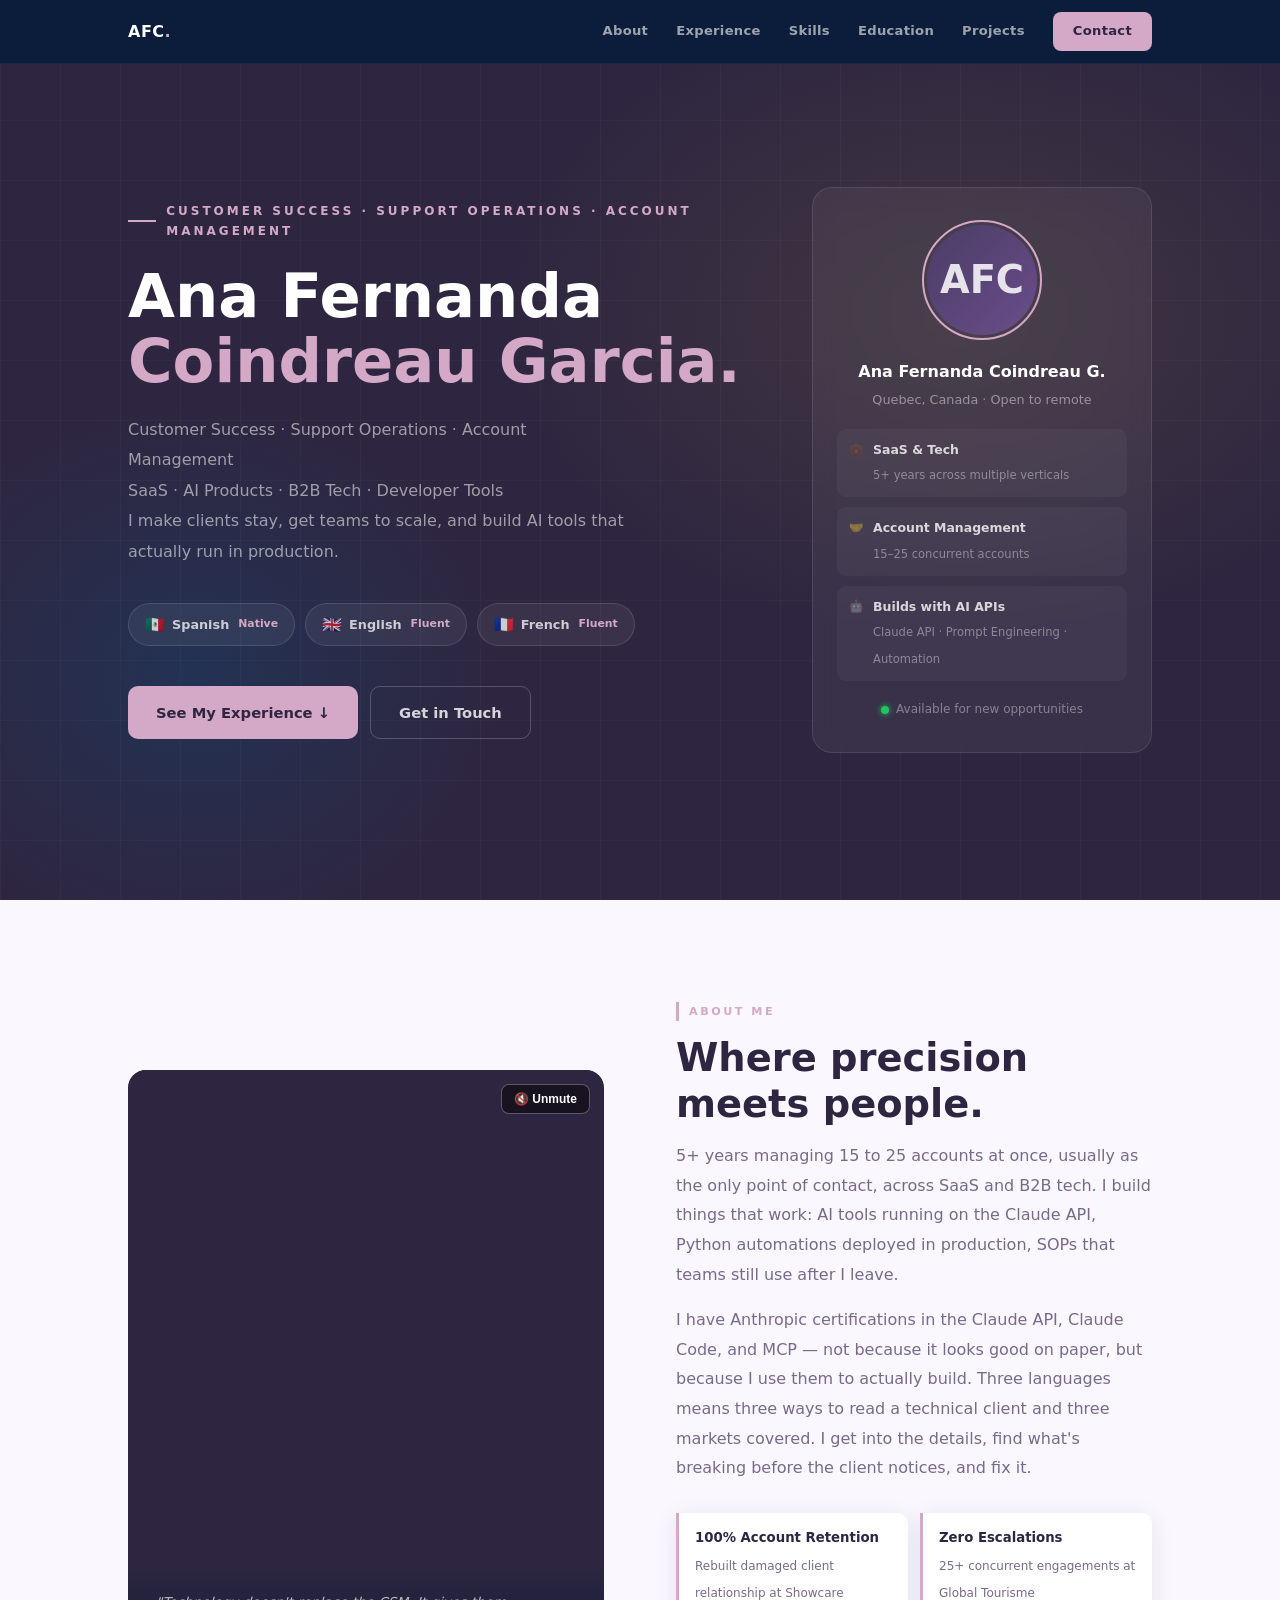
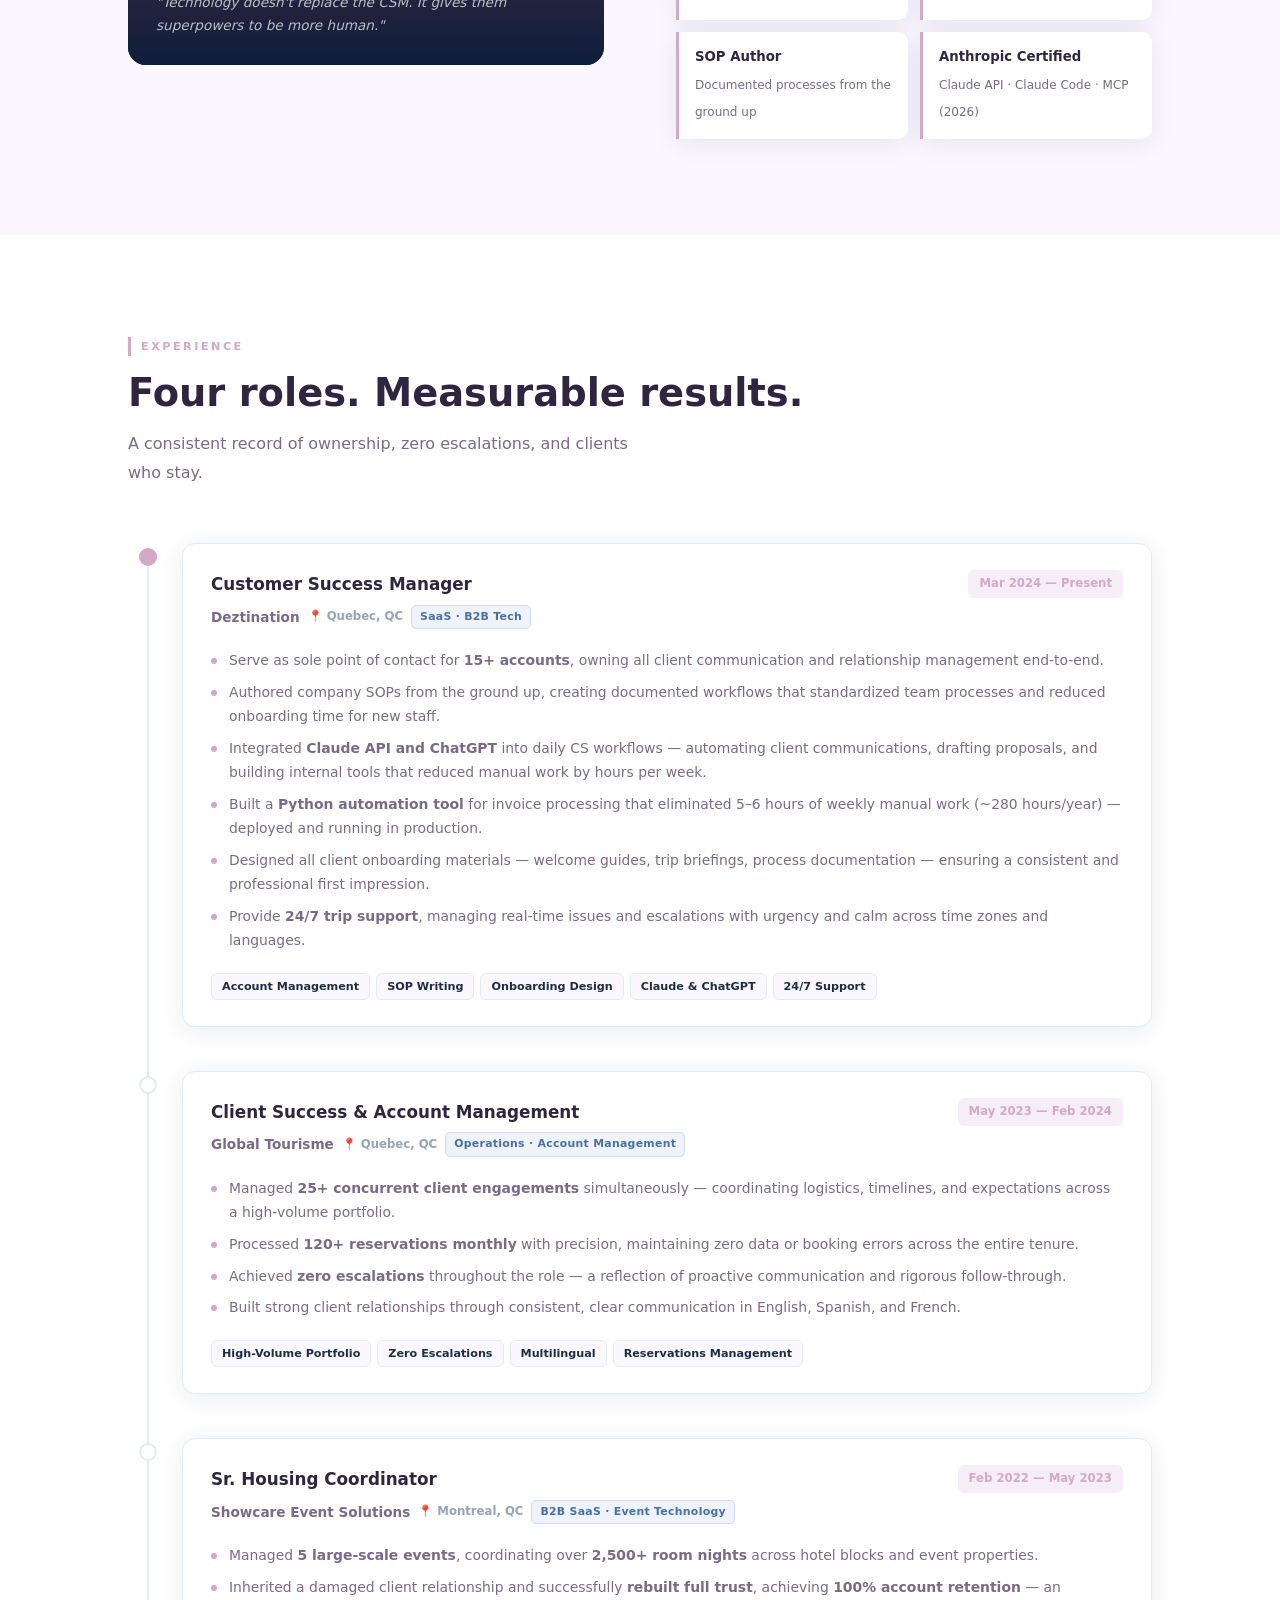
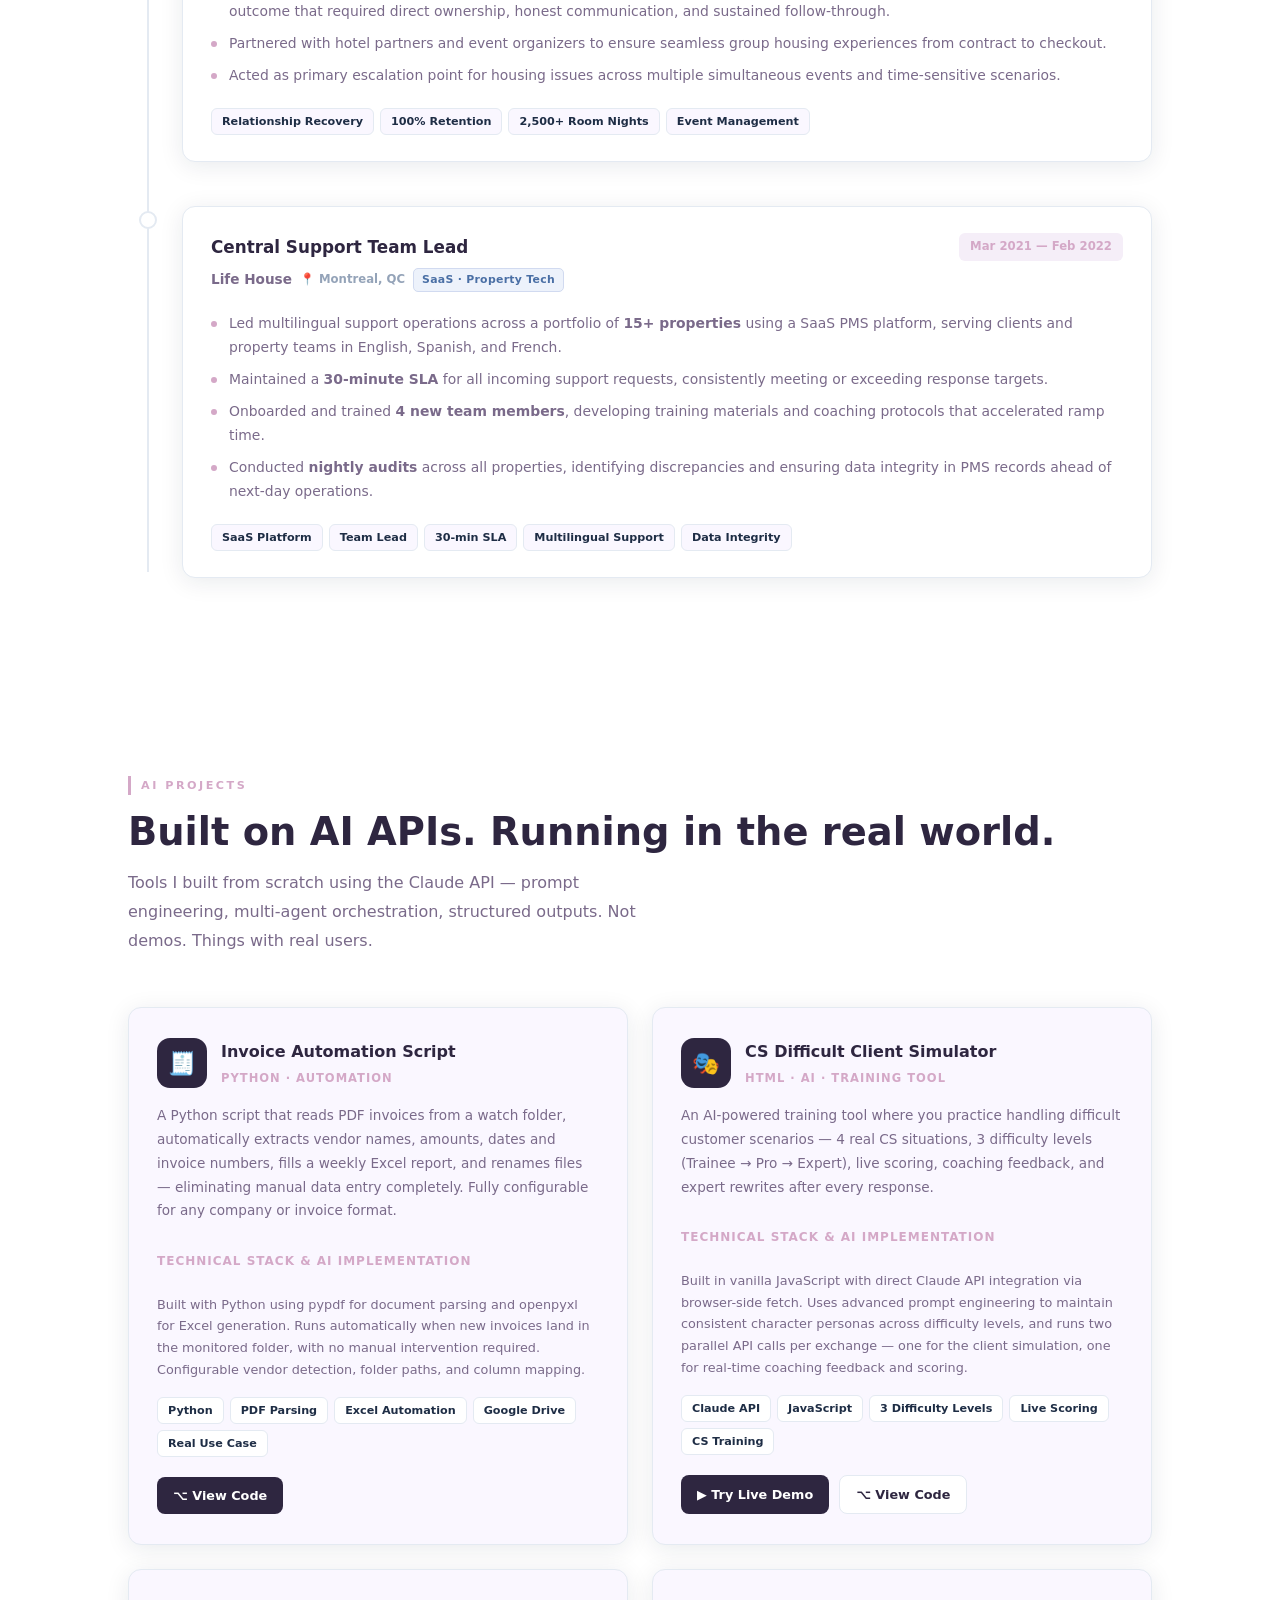
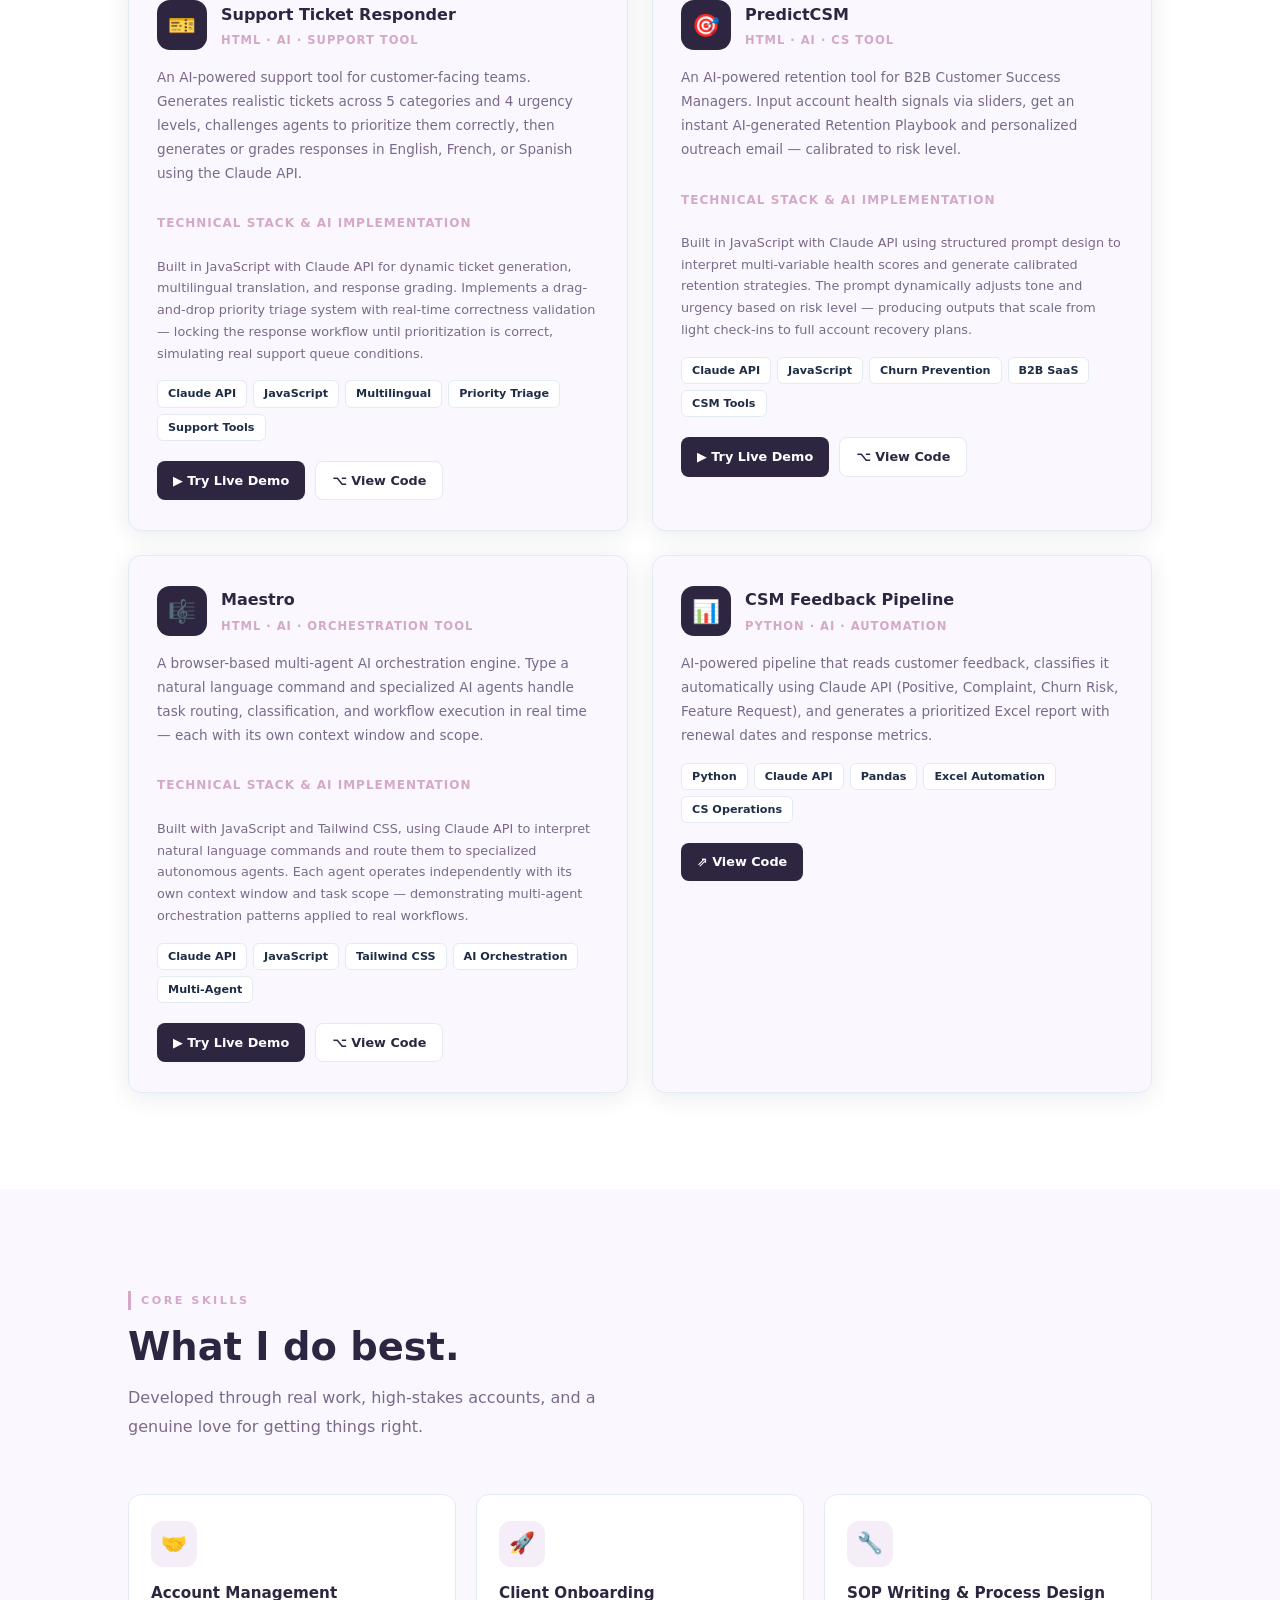
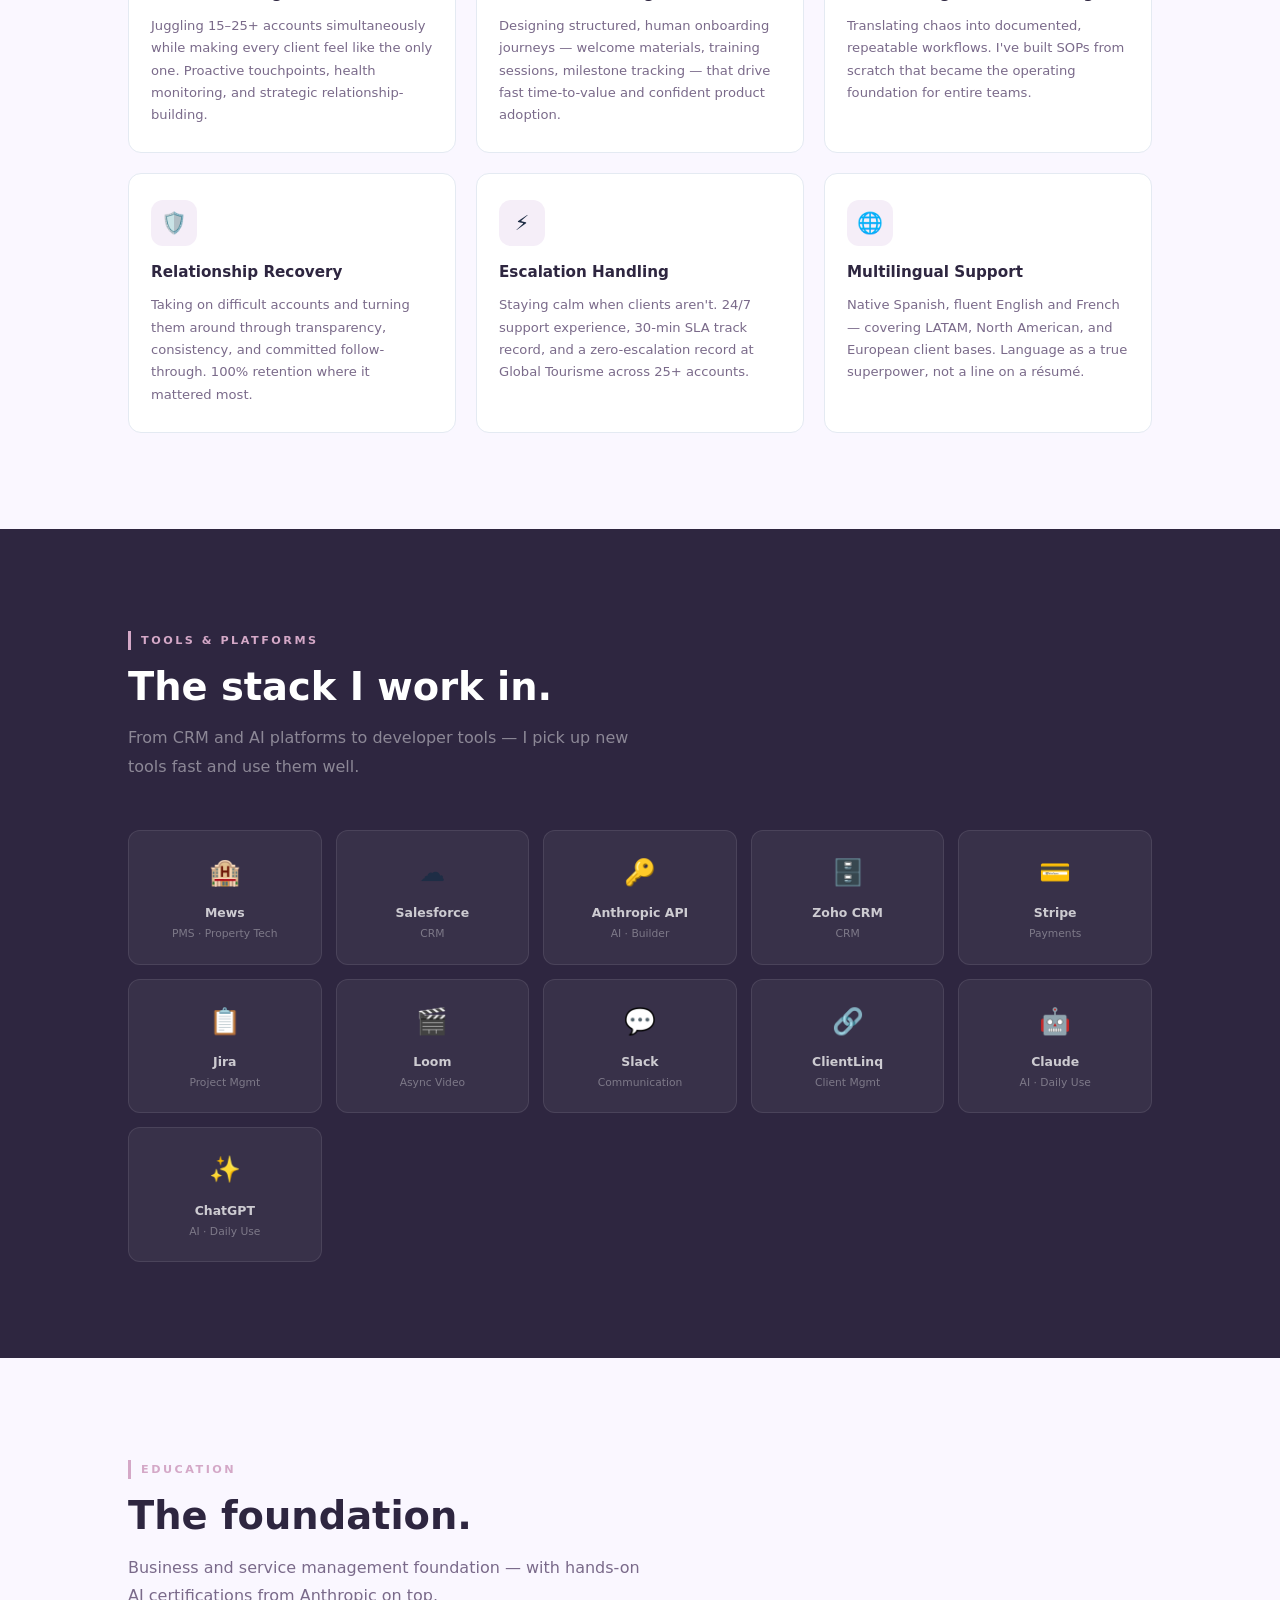
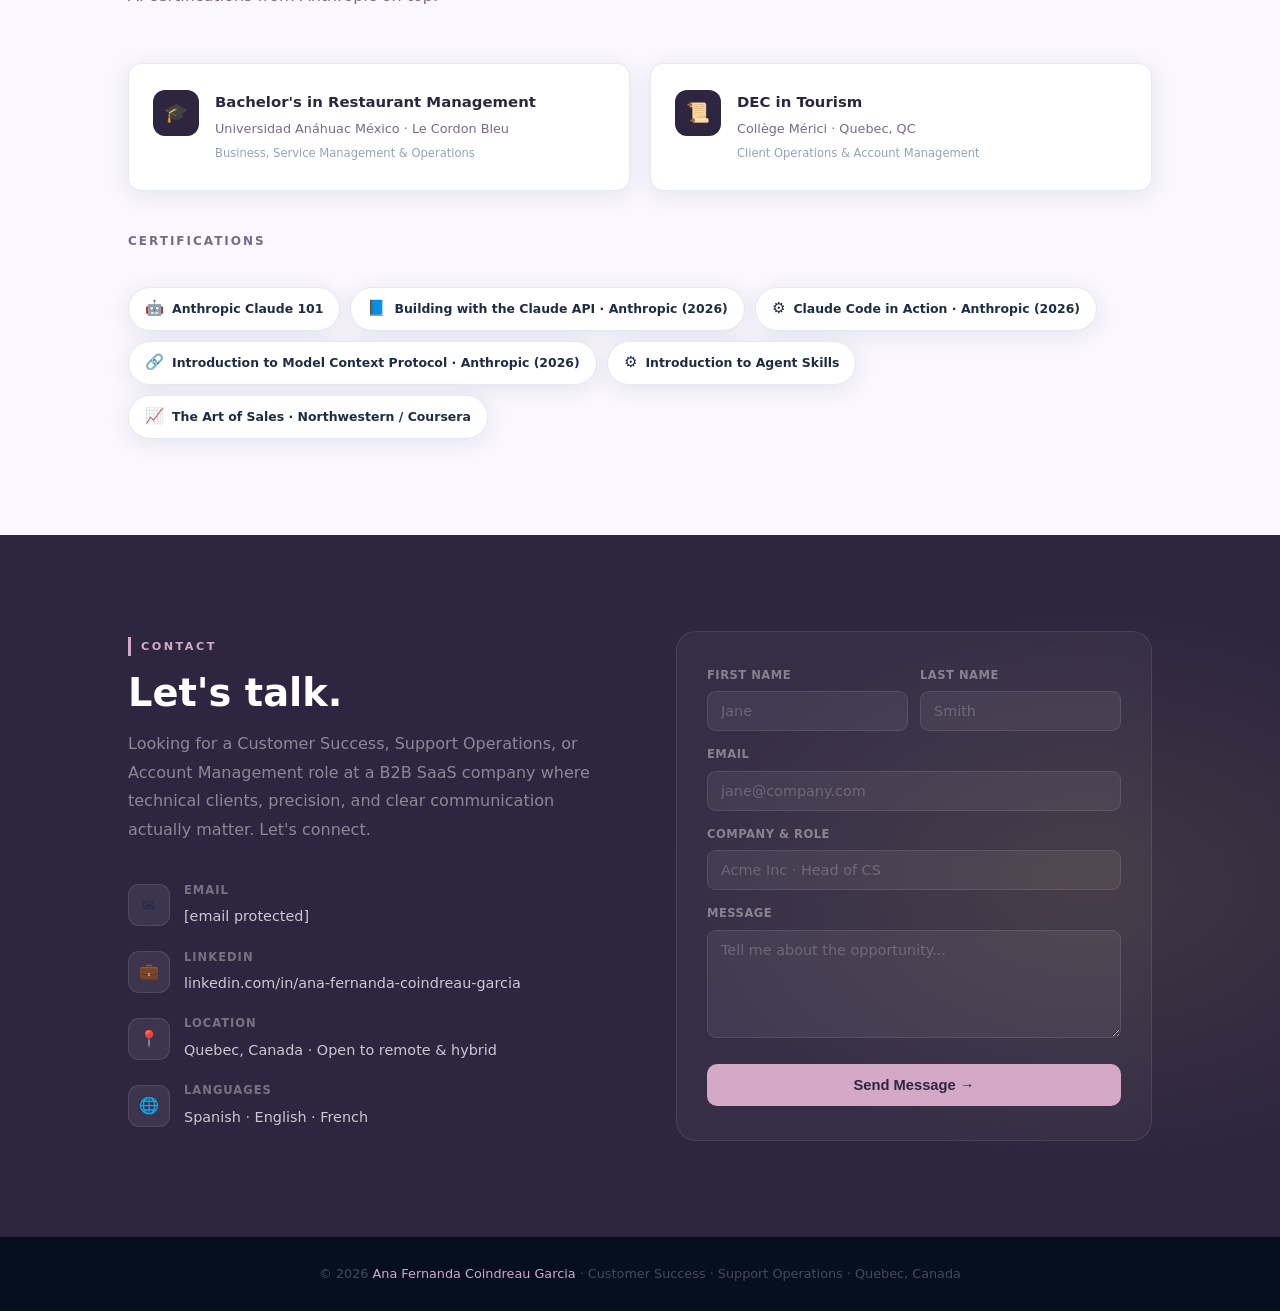
==== index.html @ 80652ab2 "update positioning and contact form" ====
<!DOCTYPE html>
<html lang="en">
<head>
  <meta charset="UTF-8">
  <meta name="viewport" content="width=device-width, initial-scale=1.0">
  <title>Ana Fernanda Coindreau Garcia — Customer Success · Support Operations · Account Management</title>
  <style>
    *, *::before, *::after { margin: 0; padding: 0; box-sizing: border-box; }

    :root {
      --navy:     #2e2640;
      --navy-mid: #3a3050;
      --navy-l:   #4a3d65;
      --gold:     #d4a8c7;
      --gold-l:   #f5eef8;
      --white:    #ffffff;
      --off:      #faf7ff;
      --border:   #e4eaf2;
      --text:     #1e2d45;
      --muted:    #7a6a8a;
      --radius:   13px;
      --sh:       0 4px 24px rgba(11,29,58,.09);
      --sh-lg:    0 12px 48px rgba(11,29,58,.15);
    }

    html { scroll-behavior: smooth; }

    body {
      font-family: 'Segoe UI', system-ui, -apple-system, sans-serif;
      color: var(--text);
      background: var(--white);
      line-height: 1.7;
    }

    a { text-decoration: none; color: inherit; }

    /* ── Helpers ─────────────────────────────────────── */
    .container { max-width: 1080px; margin: 0 auto; padding: 0 28px; }
    section { padding: 96px 0; }

    .tag {
      display: inline-block;
      font-size: .7rem; font-weight: 700; letter-spacing: 2.5px;
      text-transform: uppercase; color: var(--gold);
      border-left: 3px solid var(--gold); padding-left: 10px;
      margin-bottom: 14px;
    }

    .section-title {
      font-size: clamp(1.75rem, 3.5vw, 2.4rem);
      font-weight: 900; color: var(--navy); line-height: 1.2;
      margin-bottom: 14px;
    }

    .section-sub {
      font-size: 1rem; color: var(--muted);
      max-width: 520px; line-height: 1.8;
    }

    /* ── Scroll fade ─────────────────────────────────── */
    .fade { opacity: 1; transform: none; }
    .fade.on { opacity: 1; transform: none; }

    /* ════════════════════════════════════════════════
       NAV
    ════════════════════════════════════════════════ */
    nav {
      position: fixed; top: 0; left: 0; right: 0; z-index: 200;
      height: 64px;
      background: rgba(11,29,58,.97);
      backdrop-filter: blur(14px);
      border-bottom: 1px solid rgba(255,255,255,.06);
      display: flex; align-items: center;
      transition: box-shadow .3s;
    }
    nav.sh { box-shadow: 0 4px 32px rgba(0,0,0,.35); }
    .nav-inner {
      display: flex; align-items: center; justify-content: space-between;
      width: 100%; max-width: 1080px; margin: 0 auto; padding: 0 28px;
    }
    .nav-logo {
      font-size: 1rem; font-weight: 900; color: var(--white); letter-spacing: .5px;
    }
    .nav-logo em { color: var(--gold); font-style: normal; }
    .nav-links { display: flex; gap: 28px; align-items: center; }
    .nav-links a {
      font-size: .82rem; font-weight: 600; letter-spacing: .3px;
      color: rgba(255,255,255,.6); transition: color .2s;
    }
    .nav-links a:hover { color: var(--white); }
    .nav-sim {
      background: rgba(201,168,76,.12) !important;
      border: 1px solid rgba(201,168,76,.3);
      color: var(--gold) !important;
      padding: 7px 16px; border-radius: 8px; font-weight: 700 !important;
      transition: background .2s, border-color .2s !important;
    }
    .nav-sim:hover { background: rgba(201,168,76,.22) !important; border-color: var(--gold) !important; }
    .nav-cta {
      background: var(--gold) !important; color: var(--navy) !important;
      padding: 8px 20px; border-radius: 8px; font-weight: 800 !important;
      transition: opacity .2s !important;
    }
    .nav-cta:hover { opacity: .88 !important; }

    /* ════════════════════════════════════════════════
       HERO
    ════════════════════════════════════════════════ */
    #hero {
      min-height: 100vh;
      background: var(--navy);
      display: flex; align-items: center;
      padding: 120px 0 80px;
      position: relative; overflow: hidden;
    }
    #hero::before {
      content: '';
      position: absolute; inset: 0;
      background:
        radial-gradient(ellipse 55% 55% at 75% 35%, rgba(201,168,76,.12) 0%, transparent 65%),
        radial-gradient(ellipse 40% 50% at 15% 75%, rgba(28,58,96,.6) 0%, transparent 60%);
      pointer-events: none;
    }
    /* subtle grid lines */
    #hero::after {
      content: '';
      position: absolute; inset: 0;
      background-image:
        linear-gradient(rgba(255,255,255,.025) 1px, transparent 1px),
        linear-gradient(90deg, rgba(255,255,255,.025) 1px, transparent 1px);
      background-size: 60px 60px;
      pointer-events: none;
    }

    .hero-inner {
      position: relative; z-index: 1;
      display: grid; grid-template-columns: 1fr 340px; gap: 64px; align-items: center;
    }

    .hero-kicker {
      display: flex; align-items: center; gap: 10px; margin-bottom: 22px;
    }
    .hero-kicker::before {
      content: ''; display: block; width: 32px; height: 2px; background: var(--gold);
    }
    .hero-kicker span {
      font-size: .75rem; font-weight: 700; letter-spacing: 3px;
      text-transform: uppercase; color: var(--gold);
    }

    .hero-name {
      font-size: clamp(2.4rem, 5vw, 3.8rem);
      font-weight: 900; color: var(--white); line-height: 1.08;
      margin-bottom: 20px;
    }
    .hero-name span { color: var(--gold); }

    .hero-tagline {
      font-size: 1rem; color: rgba(255,255,255,.55);
      line-height: 1.9; margin-bottom: 36px; max-width: 500px;
    }

    .lang-pills { display: flex; gap: 10px; flex-wrap: wrap; margin-bottom: 40px; }
    .lang-pill {
      display: flex; align-items: center; gap: 7px;
      background: rgba(255,255,255,.06);
      border: 1px solid rgba(255,255,255,.12);
      border-radius: 30px; padding: 7px 16px;
      font-size: .8rem; font-weight: 600; color: rgba(255,255,255,.75);
    }
    .lang-pill .flag { font-size: 1rem; }
    .lang-pill .level {
      font-size: .68rem; color: var(--gold); margin-left: 2px; font-weight: 700;
    }

    .hero-btns { display: flex; gap: 12px; flex-wrap: wrap; }
    .btn-gold {
      display: inline-flex; align-items: center; gap: 8px;
      background: var(--gold); color: var(--navy);
      padding: 13px 28px; border-radius: 10px;
      font-weight: 800; font-size: .92rem;
      transition: opacity .2s, transform .15s;
    }
    .btn-gold:hover { opacity: .88; transform: translateY(-2px); }
    .btn-ghost {
      display: inline-flex; align-items: center; gap: 8px;
      border: 1.5px solid rgba(255,255,255,.2); color: rgba(255,255,255,.8);
      padding: 13px 28px; border-radius: 10px;
      font-weight: 600; font-size: .92rem;
      transition: border-color .2s, background .2s, transform .15s;
    }
    .btn-ghost:hover {
      border-color: rgba(255,255,255,.5); background: rgba(255,255,255,.05);
      transform: translateY(-2px);
    }

    /* Hero card */
    .hero-card {
      background: rgba(255,255,255,.05);
      border: 1px solid rgba(255,255,255,.1);
      border-radius: 20px; padding: 32px 24px;
      backdrop-filter: blur(10px); text-align: center;
    }
    .avatar {
      width: 120px; height: 120px; border-radius: 50%;
      border: 2px solid var(--gold); padding: 3px;
      margin: 0 auto 18px;
    }
    .avatar-inner {
      width: 100%; height: 100%; border-radius: 50%;
      background: linear-gradient(135deg, var(--navy-l), #6b4d8a);
      display: flex; align-items: center; justify-content: center;
      font-size: 2.4rem; font-weight: 900; color: rgba(255,255,255,.85);
    }
    .hero-card h3 { font-size: 1rem; font-weight: 800; color: var(--white); margin-bottom: 4px; }
    .hero-card p  { font-size: .8rem; color: rgba(255,255,255,.45); margin-bottom: 18px; }
    .hc-row { display: flex; flex-direction: column; gap: 10px; text-align: left; }
    .hc-item {
      display: flex; align-items: flex-start; gap: 10px;
      background: rgba(255,255,255,.04); border-radius: 9px; padding: 10px 12px;
    }
    .hc-icon { font-size: 1rem; flex-shrink: 0; margin-top: 1px; }
    .hc-item strong { display: block; font-size: .78rem; font-weight: 700; color: rgba(255,255,255,.8); }
    .hc-item span   { font-size: .72rem; color: rgba(255,255,255,.4); }
    .avail {
      display: flex; align-items: center; gap: 7px; justify-content: center;
      margin-top: 18px; font-size: .75rem; color: rgba(255,255,255,.4);
    }
    .avail::before {
      content: ''; width: 8px; height: 8px; border-radius: 50%;
      background: #22c55e; box-shadow: 0 0 6px #22c55e;
      animation: blink 2s infinite;
    }
    @keyframes blink { 0%,100%{opacity:1} 50%{opacity:.3} }

    /* ════════════════════════════════════════════════
       ABOUT
    ════════════════════════════════════════════════ */
    #about { background: var(--off); }
    .about-grid { display: grid; grid-template-columns: 1fr 1fr; gap: 72px; align-items: center; }
    .about-left { position: relative; }
    .about-box {
      aspect-ratio: 4/5; border-radius: 18px;
      background: linear-gradient(145deg, var(--navy) 0%, var(--navy-l) 100%);
      display: flex; align-items: center; justify-content: center;
      font-size: 6rem; color: rgba(255,255,255,.1);
      overflow: hidden; position: relative;
    }
    .about-box-overlay {
      position: absolute; bottom: 0; left: 0; right: 0;
      padding: 28px; background: linear-gradient(to top, rgba(11,29,58,.9), transparent);
    }
    .about-box-overlay p {
      font-size: .85rem; color: rgba(255,255,255,.7); font-style: italic;
    }
    .about-float {
      position: absolute; bottom: 80px; right: -20px;
      background: var(--white); border-radius: 14px; padding: 14px 18px;
      box-shadow: var(--sh-lg); display: flex; align-items: center; gap: 12px;
    }
    .af-icon {
      width: 40px; height: 40px; border-radius: 10px;
      background: var(--gold-l); display: flex; align-items: center;
      justify-content: center; font-size: 1.1rem; flex-shrink: 0;
    }
    .about-float strong { display: block; font-size: .85rem; font-weight: 800; color: var(--navy); }
    .about-float span   { font-size: .73rem; color: var(--muted); }
    .about-text p { color: var(--muted); line-height: 1.85; margin-bottom: 18px; }
    .about-grid-2 {
      display: grid; grid-template-columns: 1fr 1fr; gap: 12px; margin-top: 30px;
    }
    .about-chip {
      background: var(--white); border-left: 3px solid var(--gold);
      border-radius: 0 10px 10px 0; padding: 14px 16px;
      box-shadow: var(--sh);
    }
    .about-chip strong { display: block; font-size: .83rem; font-weight: 800; color: var(--navy); margin-bottom: 2px; }
    .about-chip span   { font-size: .75rem; color: var(--muted); }

    /* ════════════════════════════════════════════════
       EXPERIENCE
    ════════════════════════════════════════════════ */
    #experience { background: var(--white); }
    .exp-head { margin-bottom: 56px; }
    .timeline { position: relative; }
    .timeline::before {
      content: ''; position: absolute; left: 19px; top: 6px; bottom: 6px;
      width: 2px; background: var(--border);
    }
    .exp-item { position: relative; padding-left: 54px; padding-bottom: 44px; }
    .exp-item:last-child { padding-bottom: 0; }
    .exp-dot {
      position: absolute; left: 11px; top: 5px;
      width: 18px; height: 18px; border-radius: 50%;
      background: var(--white); border: 2.5px solid var(--border); z-index: 1;
      transition: border-color .3s, background .3s;
    }
    .exp-item:hover .exp-dot,
    .exp-dot.now { border-color: var(--gold); background: var(--gold); }

    .exp-card {
      background: var(--white); border: 1px solid var(--border);
      border-radius: var(--radius); padding: 26px 28px;
      box-shadow: var(--sh);
      transition: box-shadow .25s, border-color .25s;
    }
    .exp-card:hover { box-shadow: var(--sh-lg); border-color: #c9d6e8; }

    .exp-top {
      display: flex; justify-content: space-between;
      align-items: flex-start; gap: 16px; margin-bottom: 6px;
      flex-wrap: wrap;
    }
    .exp-role { font-size: 1.05rem; font-weight: 800; color: var(--navy); }
    .exp-period {
      font-size: .73rem; font-weight: 700; color: var(--gold);
      background: var(--gold-l); padding: 4px 11px; border-radius: 6px;
      white-space: nowrap;
    }
    .exp-company {
      font-size: .85rem; font-weight: 600; color: var(--muted);
      display: flex; align-items: center; gap: 8px; flex-wrap: wrap;
      margin-bottom: 16px;
    }
    .exp-loc { font-size: .73rem; color: #94a3b8; }
    .ind-tag {
      font-size: .68rem; font-weight: 700; letter-spacing: .3px;
      background: #edf2fb; border: 1px solid #d1daf0;
      color: #4a6fa5; padding: 2px 8px; border-radius: 5px;
    }

    .exp-bullets { list-style: none; }
    .exp-bullets li {
      font-size: .87rem; color: var(--muted); line-height: 1.72;
      padding: 4px 0 4px 18px; position: relative;
    }
    .exp-bullets li::before {
      content: ''; position: absolute; left: 0; top: 13px;
      width: 6px; height: 6px; border-radius: 50%; background: var(--gold);
    }

    .exp-footer { display: flex; flex-wrap: wrap; gap: 6px; margin-top: 16px; }
    .exp-tag {
      font-size: .7rem; font-weight: 600; color: var(--text);
      background: var(--off); border: 1px solid var(--border);
      padding: 3px 10px; border-radius: 6px;
    }

    /* ════════════════════════════════════════════════
       SKILLS
    ════════════════════════════════════════════════ */
    #skills { background: var(--off); }
    .skills-grid { display: grid; grid-template-columns: repeat(3,1fr); gap: 20px; margin-top: 52px; }
    .skill-card {
      background: var(--white); border: 1px solid var(--border);
      border-radius: var(--radius); padding: 26px 22px;
      transition: box-shadow .25s, border-color .25s, transform .2s;
    }
    .skill-card:hover {
      box-shadow: var(--sh-lg); border-color: #c9d6e8; transform: translateY(-4px);
    }
    .sk-icon {
      width: 46px; height: 46px; border-radius: 12px;
      background: var(--gold-l);
      display: flex; align-items: center; justify-content: center;
      font-size: 1.3rem; margin-bottom: 14px;
    }
    .skill-card h3 { font-size: .95rem; font-weight: 800; color: var(--navy); margin-bottom: 8px; }
    .skill-card p  { font-size: .82rem; color: var(--muted); line-height: 1.7; }

    /* ════════════════════════════════════════════════
       TOOLS
    ════════════════════════════════════════════════ */
    #tools { background: var(--navy); }
    #tools .section-title { color: var(--white); }
    #tools .section-sub   { color: rgba(255,255,255,.45); }
    .tools-grid { display: grid; grid-template-columns: repeat(5,1fr); gap: 14px; margin-top: 48px; }
    .tool-card {
      background: rgba(255,255,255,.05);
      border: 1px solid rgba(255,255,255,.09);
      border-radius: 12px; padding: 20px 16px;
      text-align: center;
      transition: background .2s, border-color .2s, transform .18s;
      cursor: default;
    }
    .tool-card:hover {
      background: rgba(201,168,76,.1); border-color: rgba(201,168,76,.35);
      transform: translateY(-3px);
    }
    .tool-emoji { font-size: 1.6rem; margin-bottom: 8px; }
    .tool-name  { font-size: .78rem; font-weight: 700; color: rgba(255,255,255,.75); }
    .tool-type  { font-size: .67rem; color: rgba(255,255,255,.35); margin-top: 2px; }

    /* ════════════════════════════════════════════════
       EDUCATION
    ════════════════════════════════════════════════ */
    #education { background: var(--off); }
    .edu-grid { display: grid; grid-template-columns: repeat(2,1fr); gap: 20px; margin-top: 52px; }
    .edu-card {
      background: var(--white); border: 1px solid var(--border);
      border-radius: var(--radius); padding: 26px 24px;
      box-shadow: var(--sh); display: flex; gap: 16px;
      transition: box-shadow .25s;
    }
    .edu-card:hover { box-shadow: var(--sh-lg); }
    .edu-card.span-2 { grid-column: 1/-1; }
    .edu-icon {
      width: 46px; height: 46px; border-radius: 12px;
      background: var(--navy); flex-shrink: 0;
      display: flex; align-items: center; justify-content: center;
      font-size: 1.2rem;
    }
    .edu-icon.gold-bg { background: var(--gold-l); }
    .edu-body strong { display: block; font-size: .93rem; font-weight: 800; color: var(--navy); margin-bottom: 3px; }
    .edu-body span   { display: block; font-size: .8rem; color: var(--muted); }

    .cert-row { display: flex; flex-wrap: wrap; gap: 10px; margin-top: 36px; }
    .cert-pill {
      display: flex; align-items: center; gap: 8px;
      background: var(--white); border: 1px solid var(--border);
      border-radius: 30px; padding: 8px 16px;
      font-size: .78rem; font-weight: 600; color: var(--text);
      box-shadow: var(--sh);
    }
    .cert-pill span { font-size: .95rem; }

    /* ════════════════════════════════════════════════
       CONTACT
    ════════════════════════════════════════════════ */
    #contact {
      background: var(--navy);
      position: relative; overflow: hidden;
    }
    #contact::before {
      content: ''; position: absolute; inset: 0;
      background: radial-gradient(ellipse 50% 60% at 85% 50%, rgba(201,168,76,.12) 0%, transparent 65%);
      pointer-events: none;
    }
    .contact-grid { display: grid; grid-template-columns: 1fr 1fr; gap: 72px; align-items: start; position: relative; }
    .contact-left .section-title { color: var(--white); }
    .contact-left .section-sub   { color: rgba(255,255,255,.45); }
    .contact-items { margin-top: 36px; display: flex; flex-direction: column; gap: 18px; }
    .ci {
      display: flex; align-items: center; gap: 14px;
    }
    .ci-icon {
      width: 42px; height: 42px; border-radius: 11px;
      background: rgba(255,255,255,.07); border: 1px solid rgba(255,255,255,.1);
      display: flex; align-items: center; justify-content: center;
      font-size: 1rem; flex-shrink: 0;
    }
    .ci strong { display: block; font-size: .72rem; font-weight: 700; letter-spacing: 1px; text-transform: uppercase; color: rgba(255,255,255,.35); margin-bottom: 2px; }
    .ci a, .ci span { font-size: .9rem; color: rgba(255,255,255,.75); }
    .ci a:hover { color: var(--gold); }

    /* Form */
    .c-form {
      background: rgba(255,255,255,.04);
      border: 1px solid rgba(255,255,255,.09);
      border-radius: 20px; padding: 34px 30px;
      backdrop-filter: blur(10px);
    }
    .fr { margin-bottom: 14px; }
    .fr label {
      display: block; font-size: .72rem; font-weight: 700;
      letter-spacing: .5px; text-transform: uppercase;
      color: rgba(255,255,255,.4); margin-bottom: 6px;
    }
    .fr input, .fr textarea {
      width: 100%;
      background: rgba(255,255,255,.06); border: 1px solid rgba(255,255,255,.1);
      border-radius: 9px; padding: 11px 13px;
      color: var(--white); font-size: .9rem; font-family: inherit; outline: none;
      transition: border-color .2s, background .2s;
    }
    .fr input::placeholder, .fr textarea::placeholder { color: rgba(255,255,255,.22); }
    .fr input:focus, .fr textarea:focus {
      border-color: var(--gold); background: rgba(255,255,255,.09);
    }
    .fr textarea { resize: vertical; min-height: 108px; }
    .fr-2 { display: grid; grid-template-columns: 1fr 1fr; gap: 12px; }
    .btn-send {
      width: 100%; background: var(--gold); color: var(--navy);
      border: none; border-radius: 10px; padding: 13px;
      font-size: .92rem; font-weight: 800; cursor: pointer;
      margin-top: 4px; transition: opacity .2s, transform .15s;
    }
    .btn-send:hover { opacity: .88; transform: translateY(-2px); }

    /* ════════════════════════════════════════════════
       FOOTER
    ════════════════════════════════════════════════ */
    footer {
      background: #060f1f; padding: 26px;
      text-align: center; font-size: .8rem; color: rgba(255,255,255,.25);
    }
    footer em { color: var(--gold); font-style: normal; }

    /* ════════════════════════════════════════════════
       RESPONSIVE
    ════════════════════════════════════════════════ */
    @media (max-width: 900px) {
      .hero-inner { grid-template-columns: 1fr; }
      .hero-card  { display: none; }
      .about-grid { grid-template-columns: 1fr; }
      .about-left { display: none; }
      .skills-grid { grid-template-columns: 1fr 1fr; }
      .tools-grid  { grid-template-columns: repeat(3,1fr); }
      .edu-grid    { grid-template-columns: 1fr; }
      .edu-card.span-2 { grid-column: auto; }
      .contact-grid { grid-template-columns: 1fr; }
      .fr-2 { grid-template-columns: 1fr; }
    }
    @media (max-width: 600px) {
      .skills-grid { grid-template-columns: 1fr; }
      .tools-grid  { grid-template-columns: repeat(2,1fr); }
      .nav-links a:not(.nav-cta) { display: none; }
    }

    /* ════════════════════════════════════════════════
       PROJECTS
    ════════════════════════════════════════════════ */
    #projects { background: var(--white); }
    .projects-grid { display: grid; grid-template-columns: 1fr 1fr; gap: 24px; margin-top: 52px; }
    .proj-card {
      background: var(--off); border: 1px solid var(--border);
      border-radius: var(--radius); padding: 30px 28px;
      box-shadow: var(--sh); display: flex; flex-direction: column; gap: 16px;
      transition: box-shadow .25s, border-color .25s, transform .2s;
    }
    .proj-card:hover { box-shadow: var(--sh-lg); border-color: #c9d6e8; transform: translateY(-4px); }
    .proj-top { display: flex; align-items: center; gap: 14px; }
    .proj-icon {
      width: 50px; height: 50px; border-radius: 13px;
      background: var(--navy); display: flex; align-items: center;
      justify-content: center; font-size: 1.4rem; flex-shrink: 0;
    }
    .proj-title { font-size: 1rem; font-weight: 900; color: var(--navy); margin-bottom: 3px; }
    .proj-type { font-size: .72rem; font-weight: 700; color: var(--gold); letter-spacing: 1px; text-transform: uppercase; }
    .proj-desc { font-size: .85rem; color: var(--muted); line-height: 1.75; }
    .proj-tags { display: flex; flex-wrap: wrap; gap: 6px; }
    .proj-tag {
      font-size: .7rem; font-weight: 600; color: var(--text);
      background: var(--white); border: 1px solid var(--border);
      padding: 3px 10px; border-radius: 6px;
    }
    .proj-links { display: flex; gap: 10px; flex-wrap: wrap; margin-top: 4px; }
    .proj-link {
      display: inline-flex; align-items: center; gap: 6px;
      font-size: .8rem; font-weight: 700;
      padding: 8px 16px; border-radius: 8px;
      transition: all .2s;
    }
    .proj-link.primary {
      background: var(--navy); color: var(--white);
    }
    .proj-link.primary:hover { background: var(--navy-l); transform: translateY(-1px); }
    .proj-link.secondary {
      background: var(--white); color: var(--navy);
      border: 1.5px solid var(--border);
    }
    .proj-link.secondary:hover { border-color: var(--gold); color: var(--gold); transform: translateY(-1px); }
    .proj-link.demo {
      background: var(--gold-l); color: var(--navy);
      border: 1.5px solid rgba(201,168,76,.3);
    }
    .proj-link.demo:hover { background: var(--gold); transform: translateY(-1px); }
    .proj-coming {
      font-size: .75rem; color: var(--muted); font-style: italic;
      display: flex; align-items: center; gap: 6px;
    }
    @media (max-width: 900px) { .projects-grid { grid-template-columns: 1fr; } }
  </style>
</head>
<body>

<!-- ══ NAV ══════════════════════════════════════════ -->
<nav id="nav">
  <div class="nav-inner">
    <div class="nav-logo">AFC<em>.</em></div>
    <div class="nav-links">
      <a href="#about">About</a>
      <a href="#experience">Experience</a>
      <a href="#skills">Skills</a>
      <a href="#education">Education</a>
      <a href="#projects">Projects</a>
<a href="#contact" class="nav-cta">Contact</a>
            </div>
        </div>
    </div>
</nav>  </div>
</nav>

<!-- ══ HERO ═════════════════════════════════════════ -->
<section id="hero">
  <div class="container">
    <div class="hero-inner">

      <div>
        <div class="hero-kicker"><span>Customer Success · Support Operations · Account Management</span></div>

        <h1 class="hero-name">
          Ana Fernanda<br><span>Coindreau Garcia.</span>
        </h1>

        <p class="hero-tagline">
          Customer Success · Support Operations · Account Management<br>
          SaaS · AI Products · B2B Tech · Developer Tools<br>
          I make clients stay, get teams to scale, and build AI tools that actually run in production.
        </p>

        <div class="lang-pills">
          <div class="lang-pill"><span class="flag">🇲🇽</span> Spanish <span class="level">Native</span></div>
          <div class="lang-pill"><span class="flag">🇬🇧</span> English <span class="level">Fluent</span></div>
          <div class="lang-pill"><span class="flag">🇫🇷</span> French <span class="level">Fluent</span></div>
        </div>

        <div class="hero-btns">
          <a href="#experience" class="btn-gold">See My Experience ↓</a>
          <a href="#contact" class="btn-ghost">Get in Touch</a>
        </div>
      </div>

      <!-- Card -->
      <div class="hero-card fade">
        <div class="avatar"><div class="avatar-inner">AFC</div></div>
        <h3>Ana Fernanda Coindreau G.</h3>
        <p>Quebec, Canada · Open to remote</p>
        <div class="hc-row">
          <div class="hc-item">
            <span class="hc-icon">💼</span>
            <div><strong>SaaS & Tech</strong><span>5+ years across multiple verticals</span></div>
          </div>
          <div class="hc-item">
            <span class="hc-icon">🤝</span>
            <div><strong>Account Management</strong><span>15–25 concurrent accounts</span></div>
          </div>
          <div class="hc-item">
            <span class="hc-icon">🤖</span>
            <div><strong>Builds with AI APIs</strong><span>Claude API · Prompt Engineering · Automation</span></div>
          </div>
        </div>
        <div class="avail">Available for new opportunities</div>
      </div>

    </div>
  </div>
</section>

<!-- ══ ABOUT ═════════════════════════════════════════ -->
<section id="about">
  <div class="container">
    <div class="about-grid">

      <div class="about-left fade">
        <div class="about-box">
          <video id="about-video" autoplay muted loop playsinline style="width:100%;height:100%;object-fit:cover;object-position:center top;position:absolute;inset:0;border-radius:18px;background:#2e2640;">
            <source src="intro.mp4" type="video/mp4">
          </video>
          <button id="unmute-btn" onclick="toggleMute()" style="position:absolute;top:14px;right:14px;z-index:10;background:rgba(0,0,0,.5);border:1px solid rgba(255,255,255,.3);border-radius:8px;padding:7px 12px;color:white;font-size:.75rem;font-weight:700;cursor:pointer;backdrop-filter:blur(6px);">🔇 Unmute</button>
          <div class="about-box-overlay">
            <p>"Technology doesn't replace the CSM. It gives them superpowers to be more human."</p>
          </div>
        </div>

      </div>

      <div class="fade">
        <span class="tag">About Me</span>
        <h2 class="section-title">Where precision meets people.</h2>
        <p class="about-text" style="color:var(--muted);line-height:1.85;margin-bottom:16px">
          5+ years managing 15 to 25 accounts at once, usually as the only point of contact, across SaaS and B2B tech. I build things that work: AI tools running on the Claude API, Python automations deployed in production, SOPs that teams still use after I leave.
        </p>
        <p style="color:var(--muted);line-height:1.85;margin-bottom:16px">
          I have Anthropic certifications in the Claude API, Claude Code, and MCP — not because it looks good on paper, but because I use them to actually build. Three languages means three ways to read a technical client and three markets covered. I get into the details, find what's breaking before the client notices, and fix it.
        </p>
        <div class="about-grid-2">
          <div class="about-chip">
            <strong>100% Account Retention</strong>
            <span>Rebuilt damaged client relationship at Showcare</span>
          </div>
          <div class="about-chip">
            <strong>Zero Escalations</strong>
            <span>25+ concurrent engagements at Global Tourisme</span>
          </div>
          <div class="about-chip">
            <strong>SOP Author</strong>
            <span>Documented processes from the ground up</span>
          </div>
          <div class="about-chip">
            <strong>Anthropic Certified</strong>
            <span>Claude API · Claude Code · MCP (2026)</span>
          </div>
        </div>
      </div>

    </div>
  </div>
</section>

<!-- ══ EXPERIENCE ════════════════════════════════════ -->
<section id="experience">
  <div class="container">
    <div class="exp-head fade">
      <span class="tag">Experience</span>
      <h2 class="section-title">Four roles. Measurable results.</h2>
      <p class="section-sub">A consistent record of ownership, zero escalations, and clients who stay.</p>
    </div>

    <div class="timeline">

      <!-- 1 -->
      <div class="exp-item fade">
        <div class="exp-dot now"></div>
        <div class="exp-card">
          <div class="exp-top">
            <div class="exp-role">Customer Success Manager</div>
            <div class="exp-period">Mar 2024 — Present</div>
          </div>
          <div class="exp-company">
            Deztination
            <span class="exp-loc">📍 Quebec, QC</span>
            <span class="ind-tag">SaaS · B2B Tech</span>
          </div>
          <ul class="exp-bullets">
            <li>Serve as sole point of contact for <strong>15+ accounts</strong>, owning all client communication and relationship management end-to-end.</li>
            <li>Authored company SOPs from the ground up, creating documented workflows that standardized team processes and reduced onboarding time for new staff.</li>
            <li>Integrated <strong>Claude API and ChatGPT</strong> into daily CS workflows — automating client communications, drafting proposals, and building internal tools that reduced manual work by hours per week.</li>
             <li>Built a <strong>Python automation tool</strong> for invoice processing that eliminated 5–6 hours of weekly manual work (~280 hours/year) — deployed and running in production.</li>            
              <li>Designed all client onboarding materials — welcome guides, trip briefings, process documentation — ensuring a consistent and professional first impression.</li>
            <li>Provide <strong>24/7 trip support</strong>, managing real-time issues and escalations with urgency and calm across time zones and languages.</li>
          </ul>
          <div class="exp-footer">
            <span class="exp-tag">Account Management</span>
            <span class="exp-tag">SOP Writing</span>
            <span class="exp-tag">Onboarding Design</span>
            <span class="exp-tag">Claude & ChatGPT</span>
            <span class="exp-tag">24/7 Support</span>
          </div>
        </div>
      </div>

      <!-- 2 -->
      <div class="exp-item fade">
        <div class="exp-dot"></div>
        <div class="exp-card">
          <div class="exp-top">
            <div class="exp-role">Client Success & Account Management</div>
            <div class="exp-period">May 2023 — Feb 2024</div>
          </div>
          <div class="exp-company">
            Global Tourisme
            <span class="exp-loc">📍 Quebec, QC</span>
            <span class="ind-tag">Operations · Account Management</span>
          </div>
          <ul class="exp-bullets">
            <li>Managed <strong>25+ concurrent client engagements</strong> simultaneously — coordinating logistics, timelines, and expectations across a high-volume portfolio.</li>
            <li>Processed <strong>120+ reservations monthly</strong> with precision, maintaining zero data or booking errors across the entire tenure.</li>
            <li>Achieved <strong>zero escalations</strong> throughout the role — a reflection of proactive communication and rigorous follow-through.</li>
            <li>Built strong client relationships through consistent, clear communication in English, Spanish, and French.</li>
          </ul>
          <div class="exp-footer">
            <span class="exp-tag">High-Volume Portfolio</span>
            <span class="exp-tag">Zero Escalations</span>
            <span class="exp-tag">Multilingual</span>
            <span class="exp-tag">Reservations Management</span>
          </div>
        </div>
      </div>

      <!-- 3 -->
      <div class="exp-item fade">
        <div class="exp-dot"></div>
        <div class="exp-card">
          <div class="exp-top">
            <div class="exp-role">Sr. Housing Coordinator</div>
            <div class="exp-period">Feb 2022 — May 2023</div>
          </div>
          <div class="exp-company">
            Showcare Event Solutions
            <span class="exp-loc">📍 Montreal, QC</span>
            <span class="ind-tag">B2B SaaS · Event Technology</span>
          </div>
          <ul class="exp-bullets">
            <li>Managed <strong>5 large-scale events</strong>, coordinating over <strong>2,500+ room nights</strong> across hotel blocks and event properties.</li>
            <li>Inherited a damaged client relationship and successfully <strong>rebuilt full trust</strong>, achieving <strong>100% account retention</strong> — an outcome that required direct ownership, honest communication, and sustained follow-through.</li>
            <li>Partnered with hotel partners and event organizers to ensure seamless group housing experiences from contract to checkout.</li>
            <li>Acted as primary escalation point for housing issues across multiple simultaneous events and time-sensitive scenarios.</li>
          </ul>
          <div class="exp-footer">
            <span class="exp-tag">Relationship Recovery</span>
            <span class="exp-tag">100% Retention</span>
            <span class="exp-tag">2,500+ Room Nights</span>
            <span class="exp-tag">Event Management</span>
          </div>
        </div>
      </div>

      <!-- 4 -->
      <div class="exp-item fade">
        <div class="exp-dot"></div>
        <div class="exp-card">
          <div class="exp-top">
            <div class="exp-role">Central Support Team Lead</div>
            <div class="exp-period">Mar 2021 — Feb 2022</div>
          </div>
          <div class="exp-company">
            Life House
            <span class="exp-loc">📍 Montreal, QC</span>
            <span class="ind-tag">SaaS · Property Tech</span>
          </div>
          <ul class="exp-bullets">
            <li>Led multilingual support operations across a portfolio of <strong>15+ properties</strong> using a SaaS PMS platform, serving clients and property teams in English, Spanish, and French.</li>
            <li>Maintained a <strong>30-minute SLA</strong> for all incoming support requests, consistently meeting or exceeding response targets.</li>
            <li>Onboarded and trained <strong>4 new team members</strong>, developing training materials and coaching protocols that accelerated ramp time.</li>
            <li>Conducted <strong>nightly audits</strong> across all properties, identifying discrepancies and ensuring data integrity in PMS records ahead of next-day operations.</li>
          </ul>
          <div class="exp-footer">
            <span class="exp-tag">SaaS Platform</span>
            <span class="exp-tag">Team Lead</span>
            <span class="exp-tag">30-min SLA</span>
            <span class="exp-tag">Multilingual Support</span>
            <span class="exp-tag">Data Integrity</span>
          </div>
        </div>
      </div>

    </div>
  </div>
</section>


<!-- ══ PROJECTS ══════════════════════════════════════ -->
<section id="projects">
  <div class="container">
    <div class="fade">
      <span class="tag">AI Projects</span>
      <h2 class="section-title">Built on AI APIs. Running in the real world.</h2>
      <p class="section-sub">Tools I built from scratch using the Claude API — prompt engineering, multi-agent orchestration, structured outputs. Not demos. Things with real users.</p>
    </div>
    <div class="projects-grid">

      <!-- Project 1 -->
      <div class="proj-card fade">
        <div class="proj-top">
          <div class="proj-icon">🧾</div>
          <div>
            <div class="proj-title">Invoice Automation Script</div>
            <div class="proj-type">Python · Automation</div>
          </div>
        </div>
        <p class="proj-desc">
          A Python script that reads PDF invoices from a watch folder, automatically extracts vendor names, amounts, dates and invoice numbers, fills a weekly Excel report, and renames files — eliminating manual data entry completely. Fully configurable for any company or invoice format.
        </p>
        <p style="font-size:.75rem;font-weight:700;letter-spacing:1px;text-transform:uppercase;color:var(--gold);margin:12px 0 6px">Technical Stack & AI Implementation</p>
        <p style="font-size:.8rem;color:var(--muted);line-height:1.7;">Built with Python using pypdf for document parsing and openpyxl for Excel generation. Runs automatically when new invoices land in the monitored folder, with no manual intervention required. Configurable vendor detection, folder paths, and column mapping.</p>
        <div class="proj-tags">
          <span class="proj-tag">Python</span>
          <span class="proj-tag">PDF Parsing</span>
          <span class="proj-tag">Excel Automation</span>
          <span class="proj-tag">Google Drive</span>
          <span class="proj-tag">Real Use Case</span>
        </div>
        <div class="proj-links">
          <a href="https://github.com/Fernanda-Coindreau/invoice-automation" target="_blank" class="proj-link primary">⌥ View Code</a>
        </div>
      </div>

      <!-- Project 2 -->
      <div class="proj-card fade">
        <div class="proj-top">
          <div class="proj-icon">🎭</div>
          <div>
            <div class="proj-title">CS Difficult Client Simulator</div>
            <div class="proj-type">HTML · AI · Training Tool</div>
          </div>
        </div>
        <p class="proj-desc">
          An AI-powered training tool where you practice handling difficult customer scenarios — 4 real CS situations, 3 difficulty levels (Trainee → Pro → Expert), live scoring, coaching feedback, and expert rewrites after every response.
        </p>
        <p style="font-size:.75rem;font-weight:700;letter-spacing:1px;text-transform:uppercase;color:var(--gold);margin:12px 0 6px">Technical Stack & AI Implementation</p>
        <p style="font-size:.8rem;color:var(--muted);line-height:1.7;">Built in vanilla JavaScript with direct Claude API integration via browser-side fetch. Uses advanced prompt engineering to maintain consistent character personas across difficulty levels, and runs two parallel API calls per exchange — one for the client simulation, one for real-time coaching feedback and scoring.</p>
        <div class="proj-tags">
          <span class="proj-tag">Claude API</span>
          <span class="proj-tag">JavaScript</span>
          <span class="proj-tag">3 Difficulty Levels</span>
          <span class="proj-tag">Live Scoring</span>
          <span class="proj-tag">CS Training</span>
        </div>
        <div class="proj-links">
          <a href="https://fernanda-coindreau.github.io/cs-ticket-simulator" target="_blank" class="proj-link primary">▶ Try Live Demo</a>
          <a href="https://github.com/Fernanda-Coindreau/cs-ticket-simulator" target="_blank" class="proj-link secondary">⌥ View Code</a>
    
        </div>
      </div>
      <!-- Project 3 -->
      <div class="proj-card fade">
        <div class="proj-top">
          <div class="proj-icon">🎫</div>
          <div>
            <div class="proj-title">Support Ticket Responder</div>
            <div class="proj-type">HTML · AI · Support Tool</div>
          </div>
        </div>
        <p class="proj-desc">
          An AI-powered support tool for customer-facing teams. Generates realistic tickets across 5 categories and 4 urgency levels, challenges agents to prioritize them correctly, then generates or grades responses in English, French, or Spanish using the Claude API.
        </p>
        <p style="font-size:.75rem;font-weight:700;letter-spacing:1px;text-transform:uppercase;color:var(--gold);margin:12px 0 6px">Technical Stack & AI Implementation</p>
        <p style="font-size:.8rem;color:var(--muted);line-height:1.7;">Built in JavaScript with Claude API for dynamic ticket generation, multilingual translation, and response grading. Implements a drag-and-drop priority triage system with real-time correctness validation — locking the response workflow until prioritization is correct, simulating real support queue conditions.</p>
        <div class="proj-tags">
          <span class="proj-tag">Claude API</span>
          <span class="proj-tag">JavaScript</span>
          <span class="proj-tag">Multilingual</span>
          <span class="proj-tag">Priority Triage</span>
          <span class="proj-tag">Support Tools</span>
        </div>
        <div class="proj-links">
          <a href="https://fernanda-coindreau.github.io/ticket-responder/ticket-responder.html" target="_blank" class="proj-link primary">▶ Try Live Demo</a>
          <a href="https://github.com/Fernanda-Coindreau/ticket-responder" target="_blank" class="proj-link secondary">⌥ View Code</a>
        </div>
      </div>

      <!-- Project 4 - PredictCSM -->
      <div class="proj-card fade">
        <div class="proj-top">
          <div class="proj-icon">🎯</div>
          <div>
            <div class="proj-title">PredictCSM</div>
            <div class="proj-type">HTML · AI · CS Tool</div>
          </div>
        </div>
        <p class="proj-desc">An AI-powered retention tool for B2B Customer Success Managers. Input account health signals via sliders, get an instant AI-generated Retention Playbook and personalized outreach email — calibrated to risk level.</p>
        <p style="font-size:.75rem;font-weight:700;letter-spacing:1px;text-transform:uppercase;color:var(--gold);margin:12px 0 6px">Technical Stack & AI Implementation</p>
        <p style="font-size:.8rem;color:var(--muted);line-height:1.7;">Built in JavaScript with Claude API using structured prompt design to interpret multi-variable health scores and generate calibrated retention strategies. The prompt dynamically adjusts tone and urgency based on risk level — producing outputs that scale from light check-ins to full account recovery plans.</p>
        <div class="proj-tags">
          <span class="proj-tag">Claude API</span>
          <span class="proj-tag">JavaScript</span>
          <span class="proj-tag">Churn Prevention</span>
          <span class="proj-tag">B2B SaaS</span>
          <span class="proj-tag">CSM Tools</span>
        </div>
        <div class="proj-links">
          <a href="https://fernanda-coindreau.github.io/predictcsm/predictcsm.html" target="_blank" class="proj-link primary">▶ Try Live Demo</a>
          <a href="https://github.com/Fernanda-Coindreau/Fernanda-Coindreau.github.io/tree/main/predictcsm" target="_blank" class="proj-link secondary">⌥ View Code</a>
        </div>
      </div>

      <!-- Project 5 - Maestro -->
      <div class="proj-card fade">
        <div class="proj-top">
          <div class="proj-icon">🎼</div>
          <div>
            <div class="proj-title">Maestro</div>
            <div class="proj-type">HTML · AI · Orchestration Tool</div>
          </div>
        </div>
        <p class="proj-desc">
          A browser-based multi-agent AI orchestration engine. Type a natural language command and specialized AI agents handle task routing, classification, and workflow execution in real time — each with its own context window and scope.
        </p>
        <p style="font-size:.75rem;font-weight:700;letter-spacing:1px;text-transform:uppercase;color:var(--gold);margin:12px 0 6px">Technical Stack & AI Implementation</p>
        <p style="font-size:.8rem;color:var(--muted);line-height:1.7;">Built with JavaScript and Tailwind CSS, using Claude API to interpret natural language commands and route them to specialized autonomous agents. Each agent operates independently with its own context window and task scope — demonstrating multi-agent orchestration patterns applied to real workflows.</p>
        <div class="proj-tags">
          <span class="proj-tag">Claude API</span>
          <span class="proj-tag">JavaScript</span>
          <span class="proj-tag">Tailwind CSS</span>
          <span class="proj-tag">AI Orchestration</span>
          <span class="proj-tag">Multi-Agent</span>
        </div>
        <div class="proj-links">
          <a href="https://fernanda-coindreau.github.io/maestro" target="_blank" class="proj-link primary">▶ Try Live Demo</a>
          <a href="https://github.com/Fernanda-Coindreau/maestro" target="_blank" class="proj-link secondary">⌥ View Code</a>
        </div>
      </div>

      <!-- Project 6 - CSM Feedback Pipeline -->
      <div class="proj-card fade">
        <div class="proj-top">
          <div class="proj-icon">📊</div>
          <div>
            <div class="proj-title">CSM Feedback Pipeline</div>
            <div class="proj-type">Python · AI · Automation</div>
          </div>
        </div>
        <p class="proj-desc">
          AI-powered pipeline that reads customer feedback, classifies it automatically using Claude API (Positive, Complaint, Churn Risk, Feature Request), and generates a prioritized Excel report with renewal dates and response metrics.
        </p>
        <div class="proj-tags">
          <span class="proj-tag">Python</span>
          <span class="proj-tag">Claude API</span>
          <span class="proj-tag">Pandas</span>
          <span class="proj-tag">Excel Automation</span>
          <span class="proj-tag">CS Operations</span>
        </div>
        <div class="proj-links">
          <a href="https://github.com/Fernanda-Coindreau/csm-feedback-pipeline" target="_blank" class="proj-link primary">⇗ View Code</a>
        </div>
      </div>

    </div>

    </div>
  </div>
</section>

<!-- ══ SKILLS ════════════════════════════════════════ -->
<section id="skills">
  <div class="container">
    <div class="fade">
      <span class="tag">Core Skills</span>
      <h2 class="section-title">What I do best.</h2>
      <p class="section-sub">Developed through real work, high-stakes accounts, and a genuine love for getting things right.</p>
    </div>
    <div class="skills-grid">
      <div class="skill-card fade">
        <div class="sk-icon">🤝</div>
        <h3>Account Management</h3>
        <p>Juggling 15–25+ accounts simultaneously while making every client feel like the only one. Proactive touchpoints, health monitoring, and strategic relationship-building.</p>
      </div>
      <div class="skill-card fade">
        <div class="sk-icon">🚀</div>
        <h3>Client Onboarding</h3>
        <p>Designing structured, human onboarding journeys — welcome materials, training sessions, milestone tracking — that drive fast time-to-value and confident product adoption.</p>
      </div>
      <div class="skill-card fade">
        <div class="sk-icon">🔧</div>
        <h3>SOP Writing & Process Design</h3>
        <p>Translating chaos into documented, repeatable workflows. I've built SOPs from scratch that became the operating foundation for entire teams.</p>
      </div>
      <div class="skill-card fade">
        <div class="sk-icon">🛡️</div>
        <h3>Relationship Recovery</h3>
        <p>Taking on difficult accounts and turning them around through transparency, consistency, and committed follow-through. 100% retention where it mattered most.</p>
      </div>
      <div class="skill-card fade">
        <div class="sk-icon">⚡</div>
        <h3>Escalation Handling</h3>
        <p>Staying calm when clients aren't. 24/7 support experience, 30-min SLA track record, and a zero-escalation record at Global Tourisme across 25+ accounts.</p>
      </div>
      <div class="skill-card fade">
        <div class="sk-icon">🌐</div>
        <h3>Multilingual Support</h3>
        <p>Native Spanish, fluent English and French — covering LATAM, North American, and European client bases. Language as a true superpower, not a line on a résumé.</p>
      </div>
    </div>
  </div>
</section>

<!-- ══ TOOLS ══════════════════════════════════════════ -->
<section id="tools">
  <div class="container">
    <div class="fade">
      <span class="tag" style="color:var(--gold)">Tools & Platforms</span>
      <h2 class="section-title">The stack I work in.</h2>
      <p class="section-sub">From CRM and AI platforms to developer tools — I pick up new tools fast and use them well.</p>
    </div>
    <div class="tools-grid">
      <div class="tool-card fade">
        <div class="tool-emoji">🏨</div>
        <div class="tool-name">Mews</div>
        <div class="tool-type">PMS · Property Tech</div>
      </div>
      <div class="tool-card fade">
        <div class="tool-emoji">☁️</div>
        <div class="tool-name">Salesforce</div>
        <div class="tool-type">CRM</div>
      </div>
      <div class="tool-card fade">
        <div class="tool-emoji">🔑</div>
        <div class="tool-name">Anthropic API</div>
        <div class="tool-type">AI · Builder</div>
      </div>
      <div class="tool-card fade">
        <div class="tool-emoji">🗄️</div>
        <div class="tool-name">Zoho CRM</div>
        <div class="tool-type">CRM</div>
      </div>
      <div class="tool-card fade">
        <div class="tool-emoji">💳</div>
        <div class="tool-name">Stripe</div>
        <div class="tool-type">Payments</div>
      </div>
      <div class="tool-card fade">
        <div class="tool-emoji">📋</div>
        <div class="tool-name">Jira</div>
        <div class="tool-type">Project Mgmt</div>
      </div>
      <div class="tool-card fade">
        <div class="tool-emoji">🎬</div>
        <div class="tool-name">Loom</div>
        <div class="tool-type">Async Video</div>
      </div>
      <div class="tool-card fade">
        <div class="tool-emoji">💬</div>
        <div class="tool-name">Slack</div>
        <div class="tool-type">Communication</div>
      </div>
      <div class="tool-card fade">
        <div class="tool-emoji">🔗</div>
        <div class="tool-name">ClientLinq</div>
        <div class="tool-type">Client Mgmt</div>
      </div>
      <div class="tool-card fade">
        <div class="tool-emoji">🤖</div>
        <div class="tool-name">Claude</div>
        <div class="tool-type">AI · Daily Use</div>
      </div>
      <div class="tool-card fade">
        <div class="tool-emoji">✨</div>
        <div class="tool-name">ChatGPT</div>
        <div class="tool-type">AI · Daily Use</div>
      </div>
    </div>
  </div>
</section>

<!-- ══ EDUCATION ═════════════════════════════════════ -->
<section id="education">
  <div class="container">
    <div class="fade">
      <span class="tag">Education</span>
      <h2 class="section-title">The foundation.</h2>
      <p class="section-sub">Business and service management foundation — with hands-on AI certifications from Anthropic on top.</p>
    </div>
    <div class="edu-grid">
      <div class="edu-card fade">
        <div class="edu-icon"><span style="font-size:1.2rem">🎓</span></div>
        <div class="edu-body">
          <strong>Bachelor's in Restaurant Management</strong>
          <span>Universidad Anáhuac México · Le Cordon Bleu</span>
          <span style="color:#94a3b8;font-size:.72rem;margin-top:4px;display:block">Business, Service Management & Operations</span>
        </div>
      </div>
      <div class="edu-card fade">
        <div class="edu-icon"><span style="font-size:1.2rem">📜</span></div>
        <div class="edu-body">
          <strong>DEC in Tourism</strong>
          <span>Collège Mérici · Quebec, QC</span>
          <span style="color:#94a3b8;font-size:.72rem;margin-top:4px;display:block">Client Operations & Account Management</span>
        </div>
      </div>
    </div>

    <div style="margin-top:40px" class="fade">
      <p style="font-size:.75rem;font-weight:700;letter-spacing:2px;text-transform:uppercase;color:var(--muted);margin-bottom:18px">
        Certifications
      </p>
      <div class="cert-row">
       <div class="cert-pill"><span>🤖</span> Anthropic Claude 101</div>
<div class="cert-pill"><span>📘</span> Building with the Claude API · Anthropic (2026)</div>
<div class="cert-pill"><span>⚙️</span> Claude Code in Action · Anthropic (2026)</div>
<div class="cert-pill"><span>🔗</span> Introduction to Model Context Protocol · Anthropic (2026)</div>
        <div class="cert-pill"><span>⚙️</span> Introduction to Agent Skills</div>
        <div class="cert-pill"><span>📈</span> The Art of Sales · Northwestern / Coursera</div>
      </div>
    </div>
  </div>
</section>

<!-- ══ CONTACT ═══════════════════════════════════════ -->
<section id="contact">
  <div class="container">
    <div class="contact-grid">

      <div class="contact-left fade">
        <span class="tag">Contact</span>
        <h2 class="section-title">Let's talk.</h2>
        <p class="section-sub">
          Looking for a Customer Success, Support Operations, or Account Management role at a B2B SaaS company where technical clients, precision, and clear communication actually matter. Let's connect.
        </p>
        <div class="contact-items">
          <div class="ci">
            <div class="ci-icon">✉️</div>
            <div>
              <strong>Email</strong>
              <a href="/cdn-cgi/l/email-protection#52343720313d3b3c3533206b6312353f333b3e7c313d3f"><span class="__cf_email__" data-cfemail="1c7a796e7f7375727b7d6e252d5c7b717d7570327f7371">[email&#160;protected]</span></a>
            </div>
          </div>
          <div class="ci">
            <div class="ci-icon">💼</div>
            <div>
              <strong>LinkedIn</strong>
              <a href="https://www.linkedin.com/in/ana-fernanda-coindreau-garcia/" target="_blank">linkedin.com/in/ana-fernanda-coindreau-garcia</a>
            </div>
          </div>
          <div class="ci">
            <div class="ci-icon">📍</div>
            <div>
              <strong>Location</strong>
              <span>Quebec, Canada · Open to remote &amp; hybrid</span>
            </div>
          </div>
          <div class="ci">
            <div class="ci-icon">🌐</div>
            <div>
              <strong>Languages</strong>
              <span>Spanish · English · French</span>
            </div>
          </div>
        </div>
      </div>

      <div class="c-form fade">
        <div class="fr-2">
          <div class="fr"><label>First Name</label><input type="text" placeholder="Jane"></div>
          <div class="fr"><label>Last Name</label><input type="text" placeholder="Smith"></div>
        </div>
        <div class="fr"><label>Email</label><input type="email" placeholder="jane@company.com"></div>
        <div class="fr"><label>Company & Role</label><input type="text" placeholder="Acme Inc · Head of CS"></div>
        <div class="fr">
          <label>Message</label>
          <textarea placeholder="Tell me about the opportunity..."></textarea>
        </div>
        <button class="btn-send" id="send-btn">Send Message →</button>
      </div>

    </div>
  </div>
</section>

<!-- ══ FOOTER ════════════════════════════════════════ -->
<footer>
  <p>© 2026 <em>Ana Fernanda Coindreau Garcia</em> · Customer Success · Support Operations · Quebec, Canada</p>
</footer>

<script data-cfasync="false" src="/cdn-cgi/scripts/5c5dd728/cloudflare-static/email-decode.min.js"></script><script>
  // Nav shadow on scroll
  const nav = document.getElementById('nav');
  window.addEventListener('scroll', () => nav.classList.toggle('sh', scrollY > 40));

  // Mute toggle for about video
  function toggleMute() {
    const video = document.getElementById('about-video');
    const btn = document.getElementById('unmute-btn');
    video.muted = !video.muted;
    btn.textContent = video.muted ? '🔇 Unmute' : '🔊 Mute';
  }

  // Scroll fade-in
  const io = new IntersectionObserver(entries =>
    entries.forEach(e => { if (e.isIntersecting) e.target.classList.add('on'); }),
    { threshold: 0.1 }
  );
  document.querySelectorAll('.fade').forEach(el => io.observe(el));

  // Contact form — sends to Formspree
  document.getElementById('send-btn').addEventListener('click', async () => {
    const btn = document.getElementById('send-btn');
    const firstName = document.querySelector('input[placeholder="Jane"]').value.trim();
    const lastName  = document.querySelector('input[placeholder="Smith"]').value.trim();
    const email     = document.querySelector('input[type="email"]').value.trim();
    const company   = document.querySelector('input[placeholder="Acme Inc · Head of CS"]').value.trim();
    const message   = document.querySelector('textarea').value.trim();

    if (!email || !message) {
      btn.textContent = 'Please fill in Email and Message ✗';
      btn.style.background = '#e05252';
      setTimeout(() => { btn.textContent = 'Send Message →'; btn.style.background = ''; }, 2500);
      return;
    }

    btn.textContent = 'Sending…';
    btn.style.opacity = '.7';
    btn.style.pointerEvents = 'none';

    try {
      const res = await fetch('https://formspree.io/f/mjgzlrog', {
        method: 'POST',
        headers: { 'Content-Type': 'application/json', 'Accept': 'application/json' },
        body: JSON.stringify({ name: `${firstName} ${lastName}`, email, company, message })
      });
      if (res.ok) {
        btn.textContent = 'Message Sent ✓';
        btn.style.background = '#22c55e';
        btn.style.opacity = '1';
      } else {
        throw new Error('Server error');
      }
    } catch {
      btn.textContent = 'Failed — try email directly ✗';
      btn.style.background = '#e05252';
      btn.style.opacity = '1';
      btn.style.pointerEvents = 'auto';
    }
  });
</script>
</body>
</html>
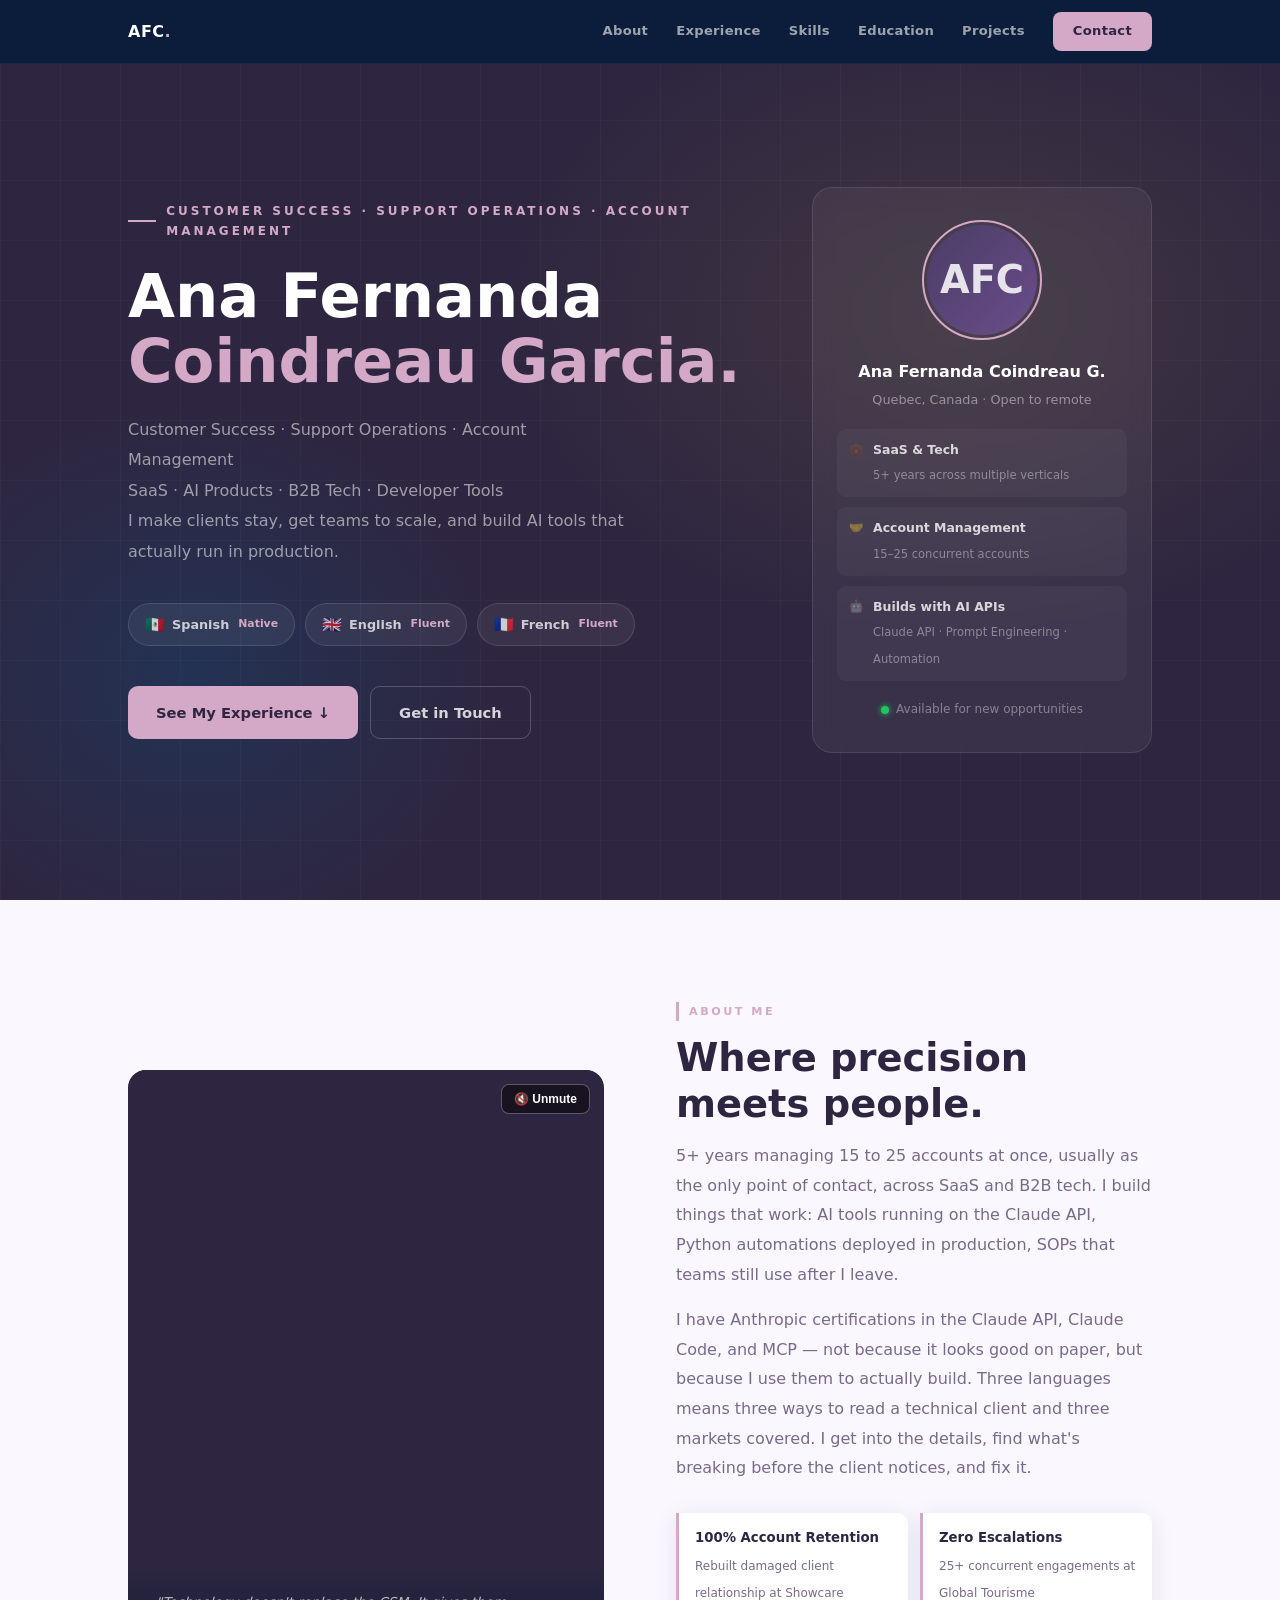
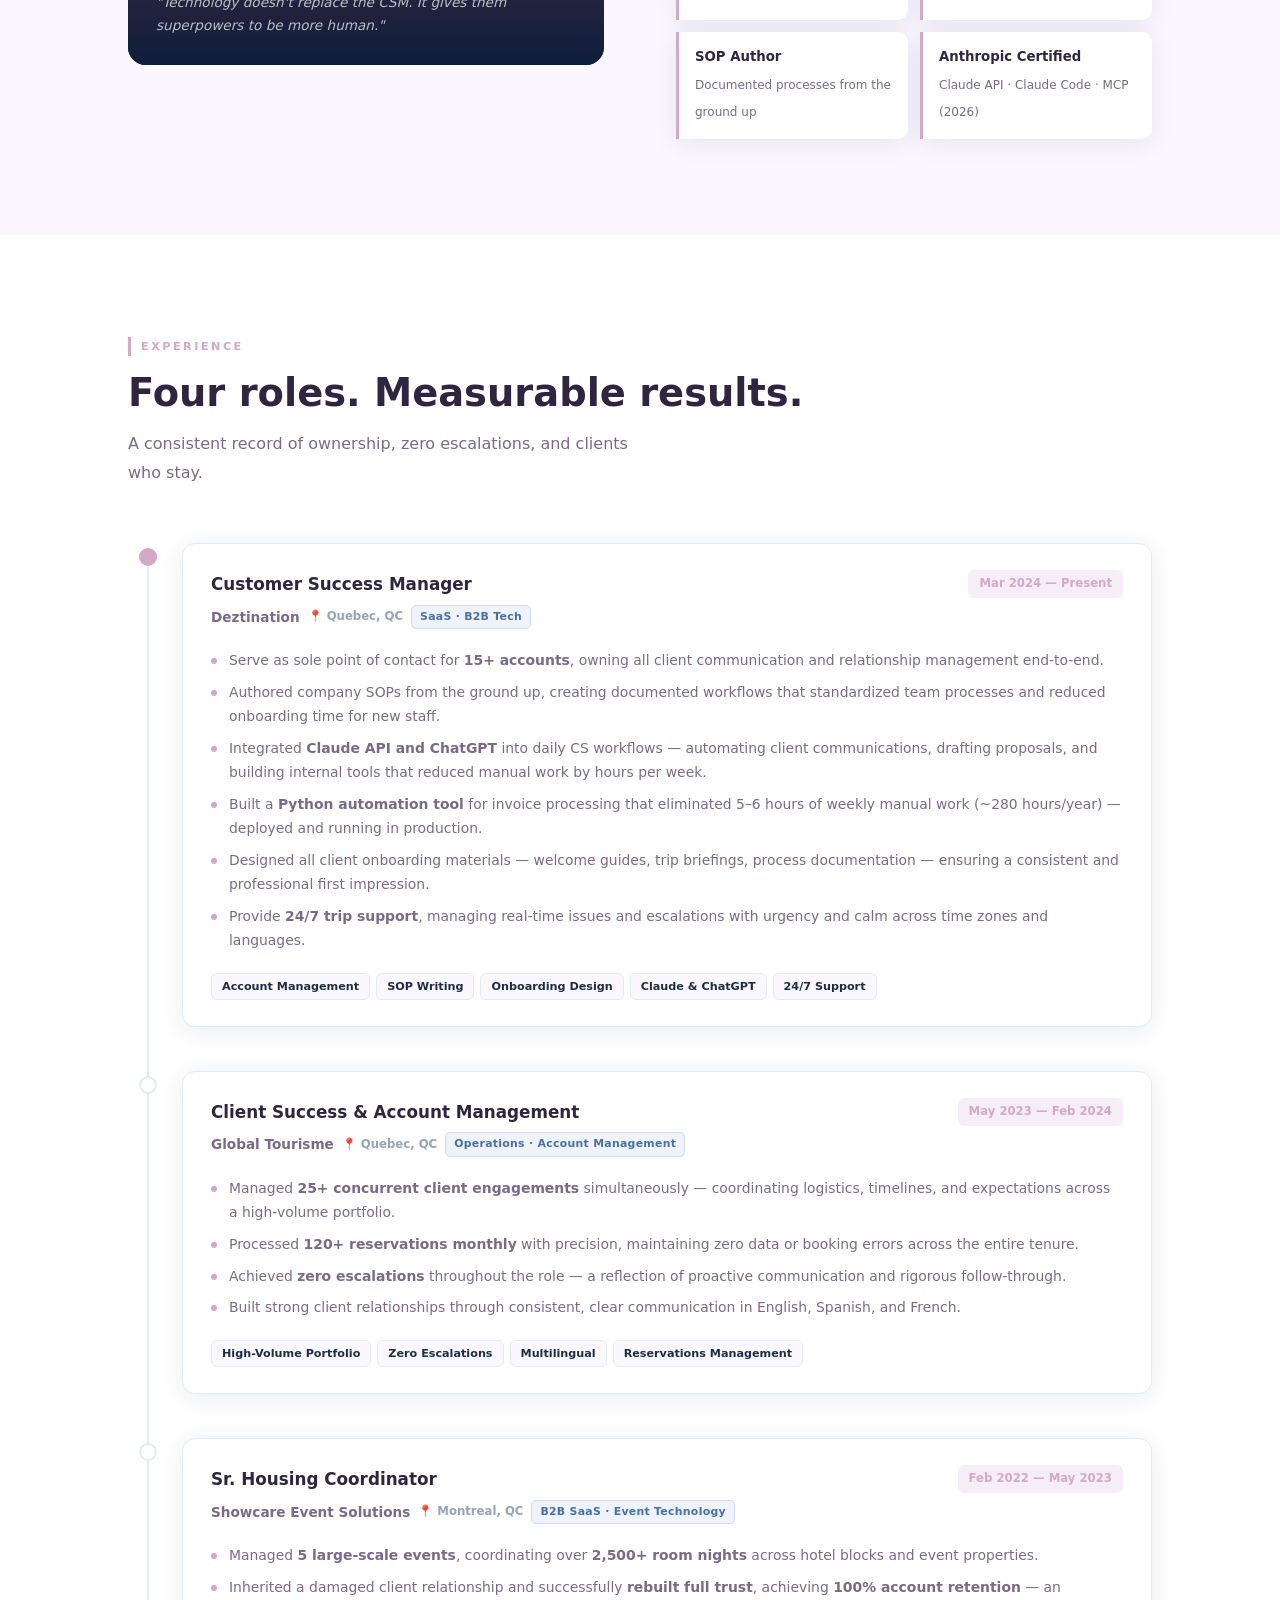
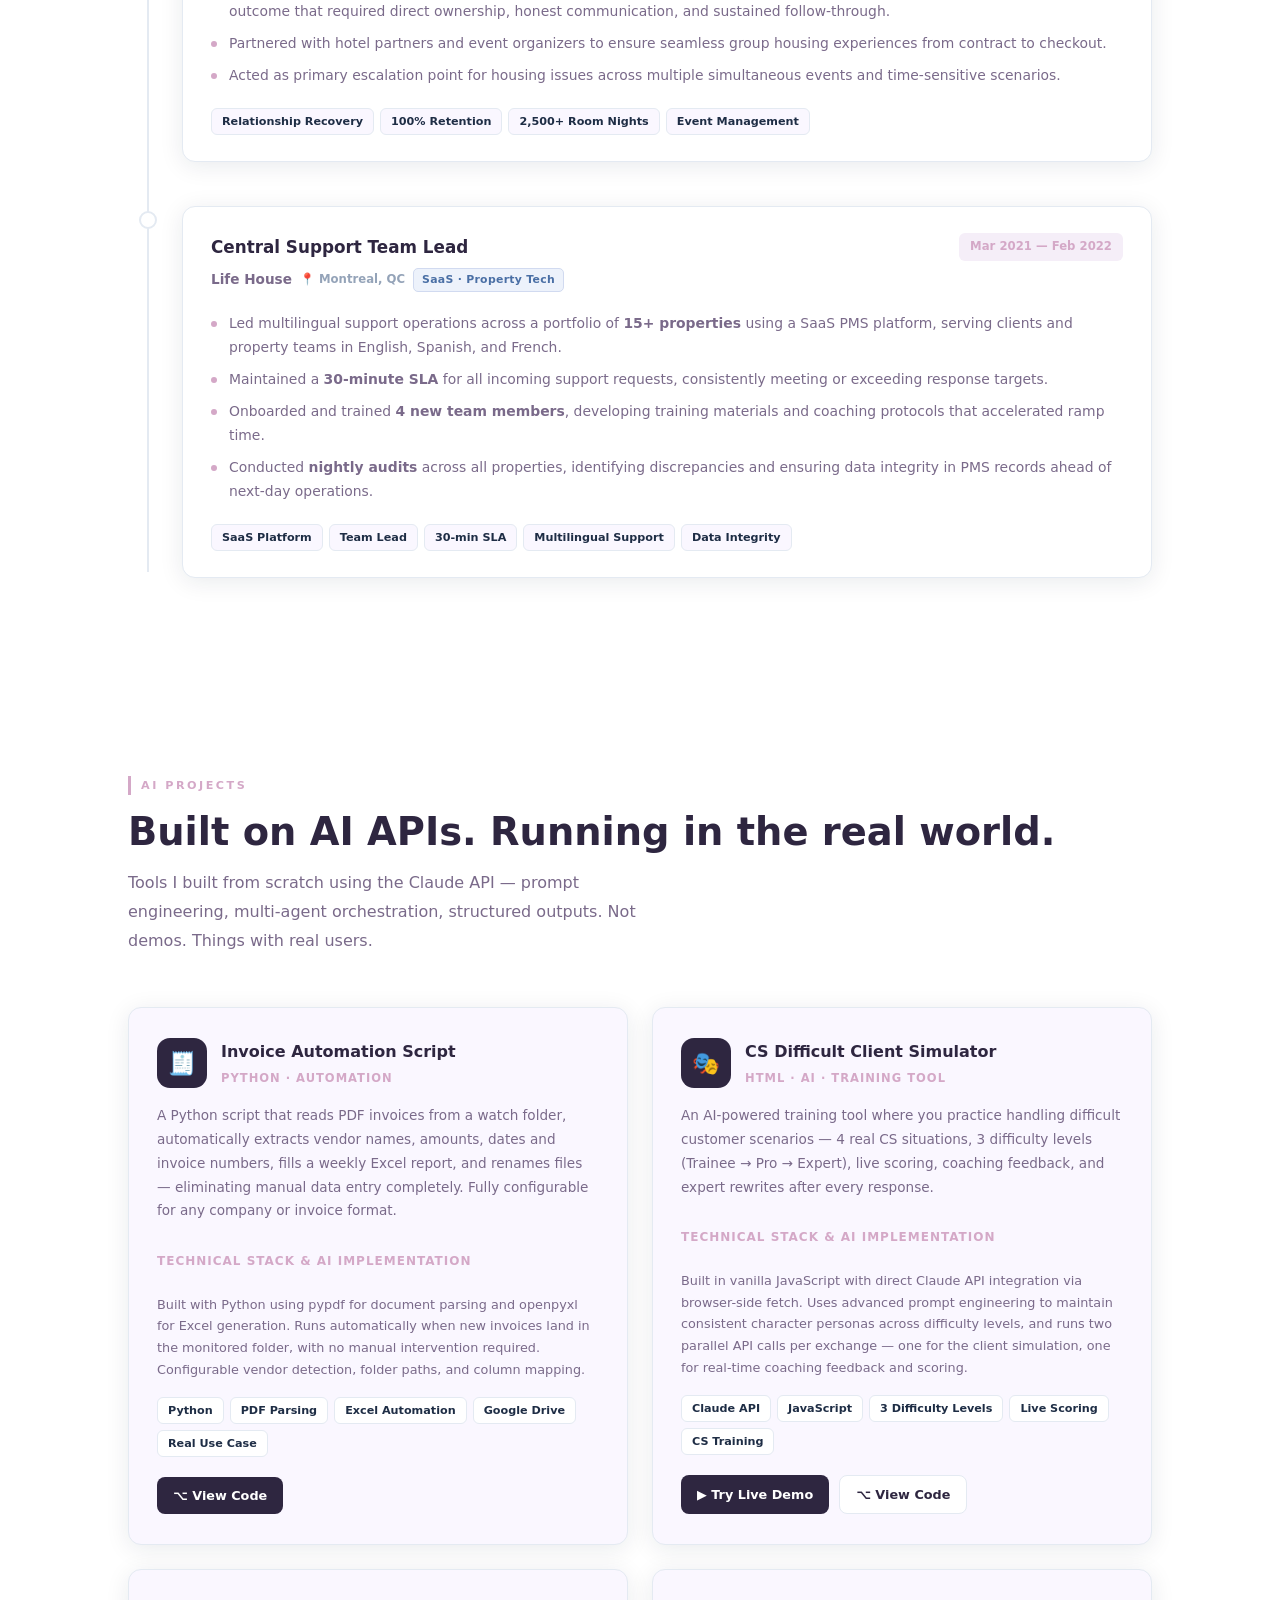
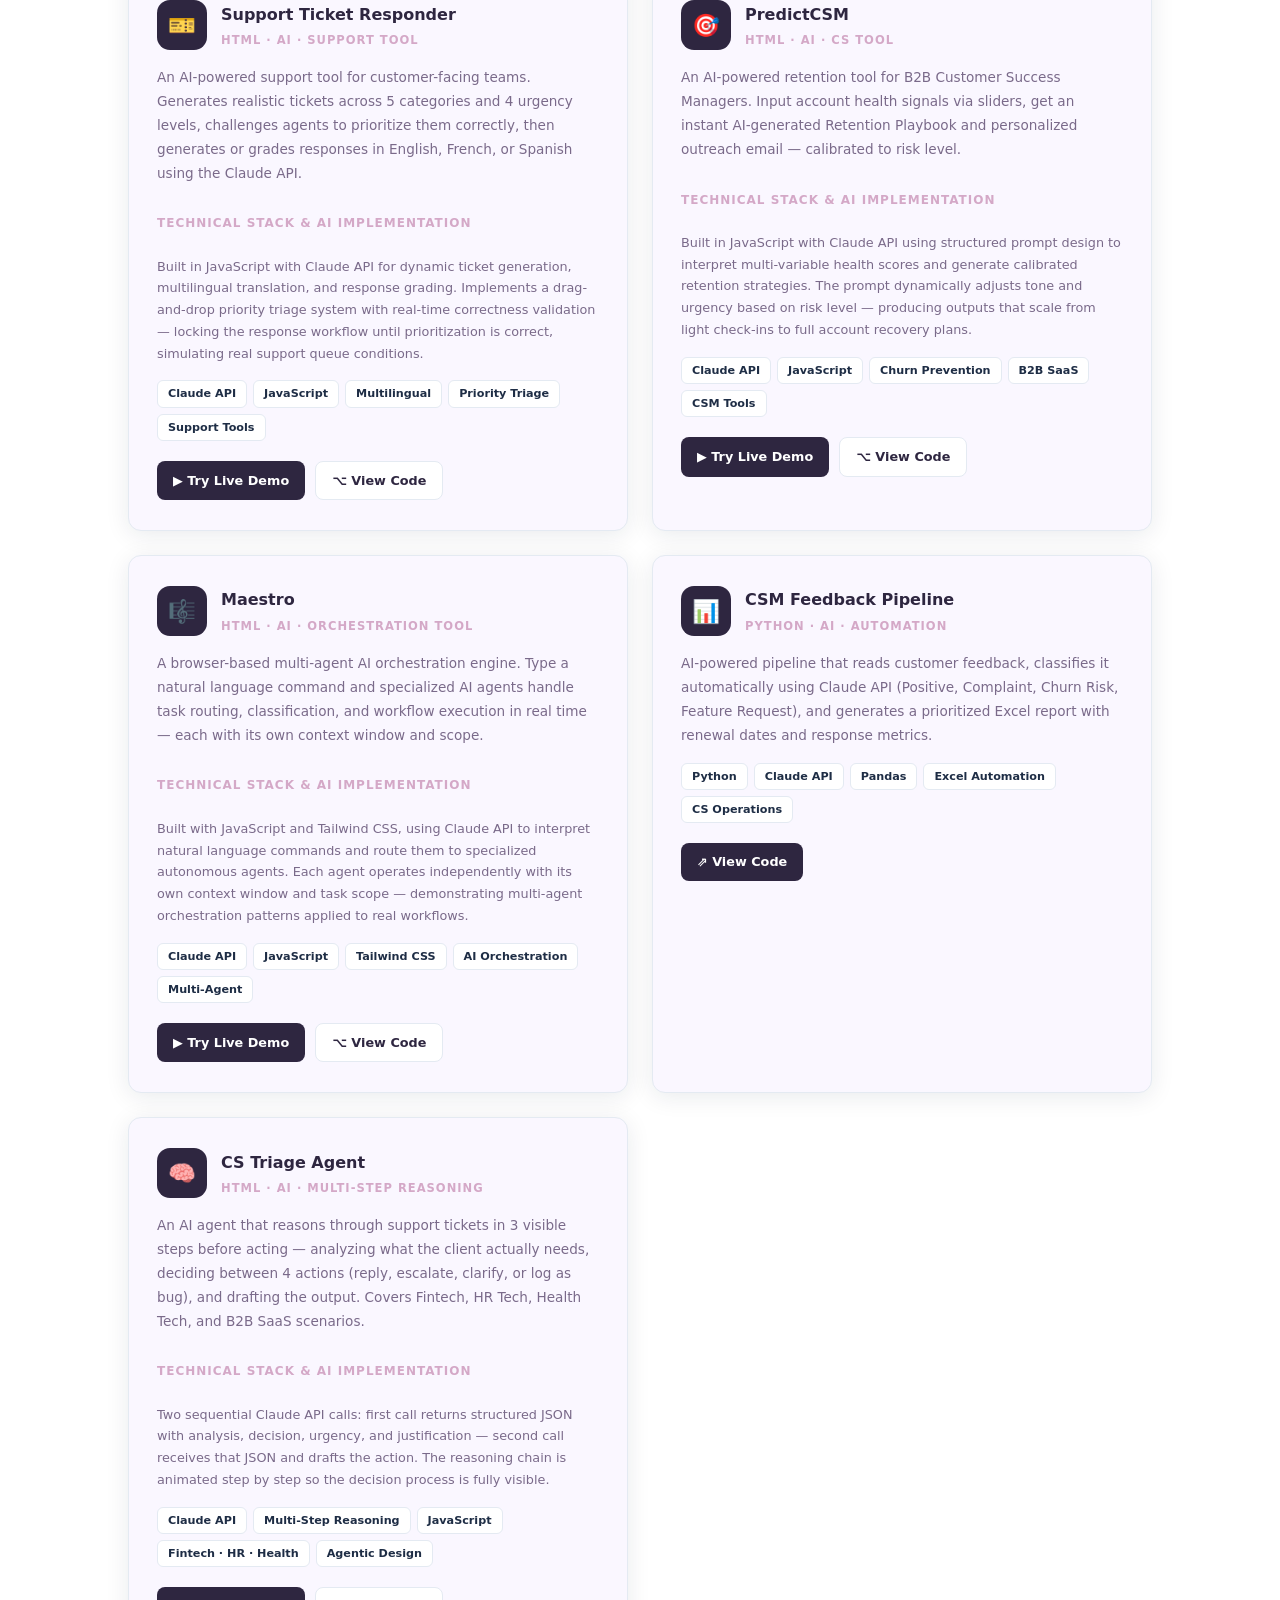
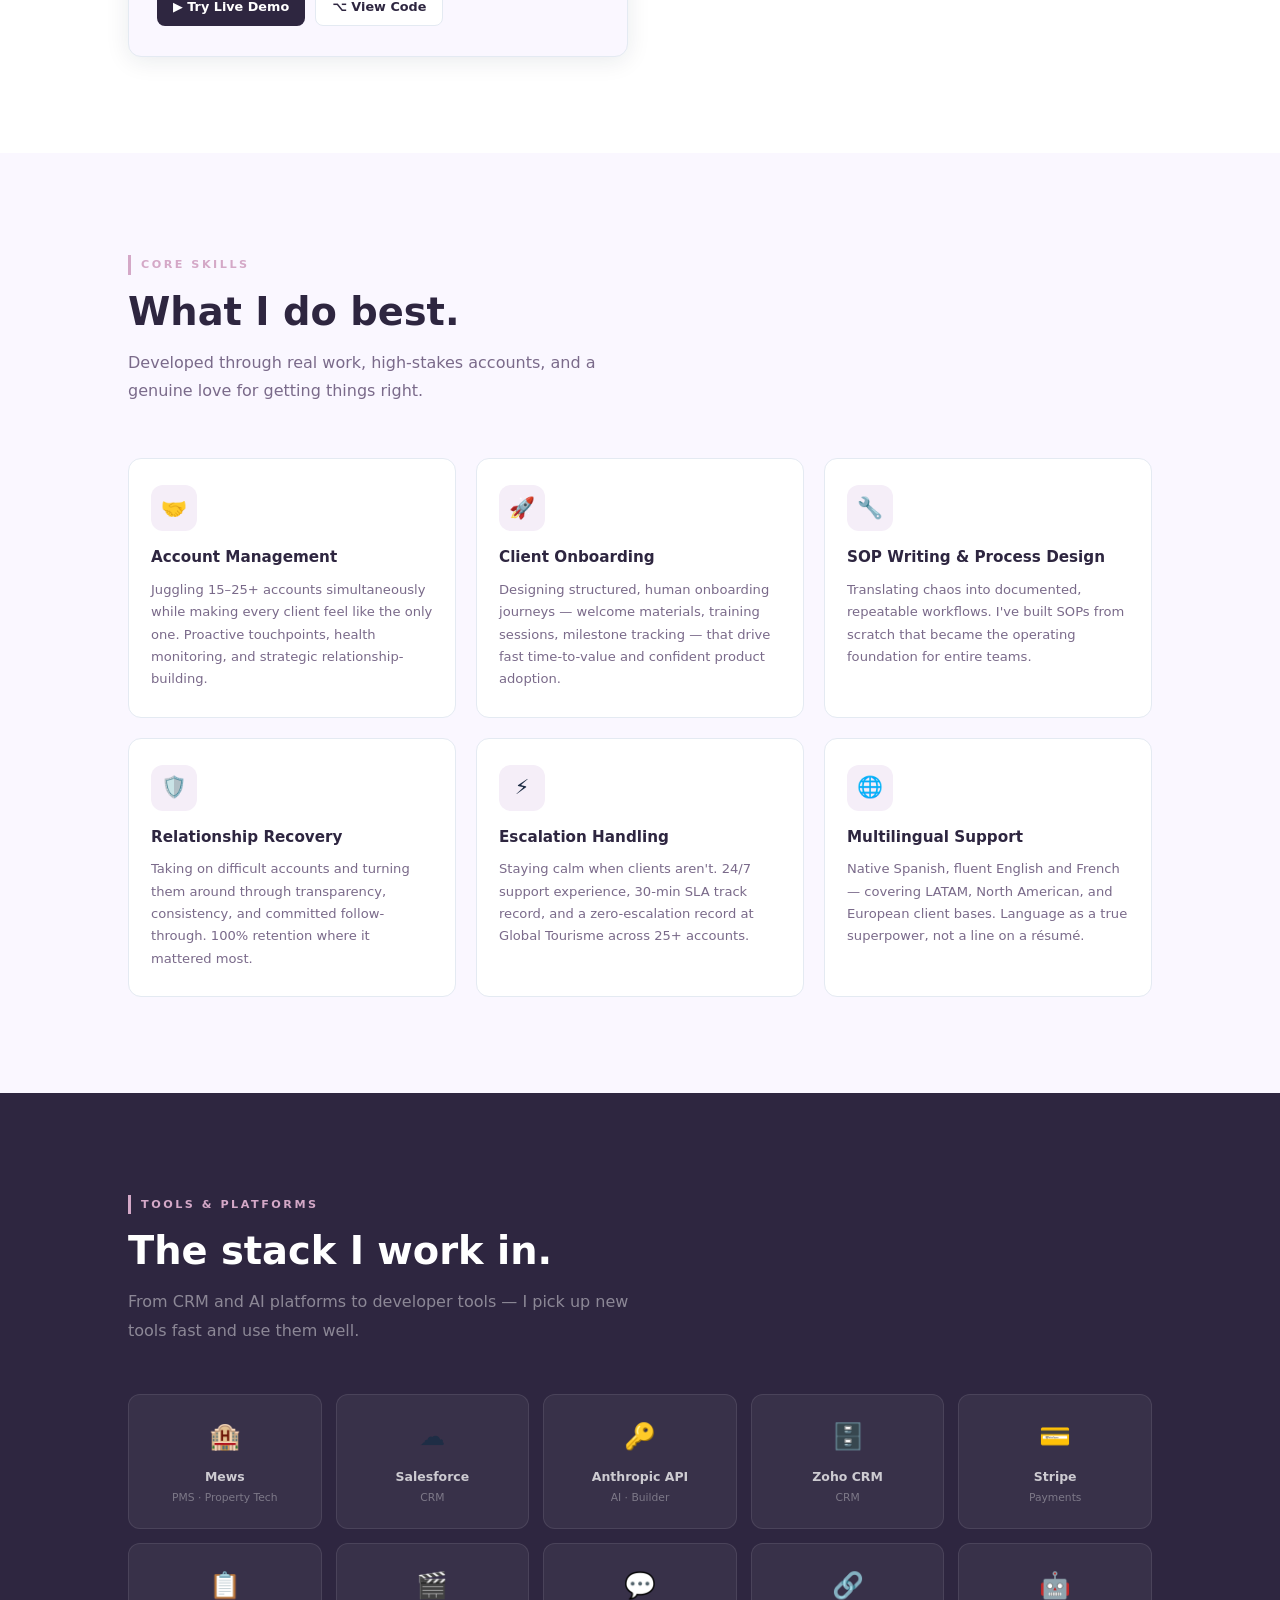
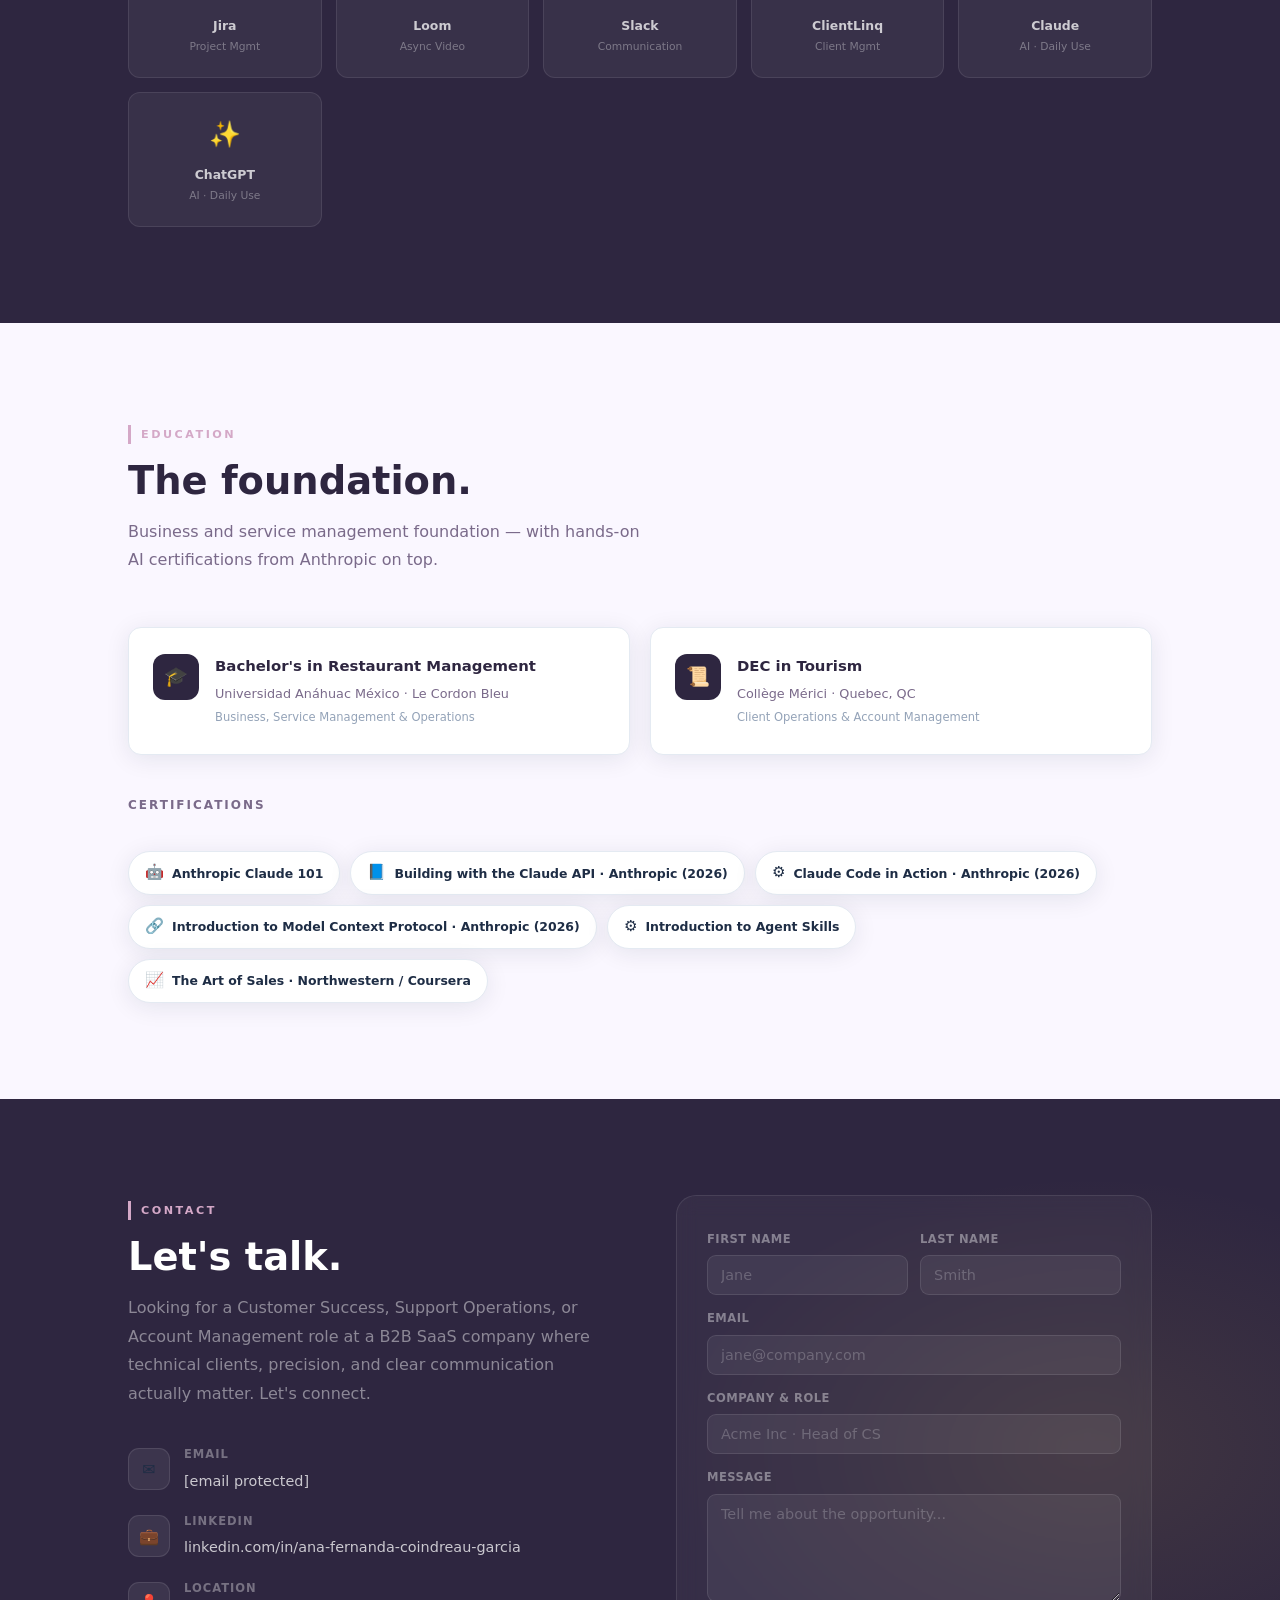
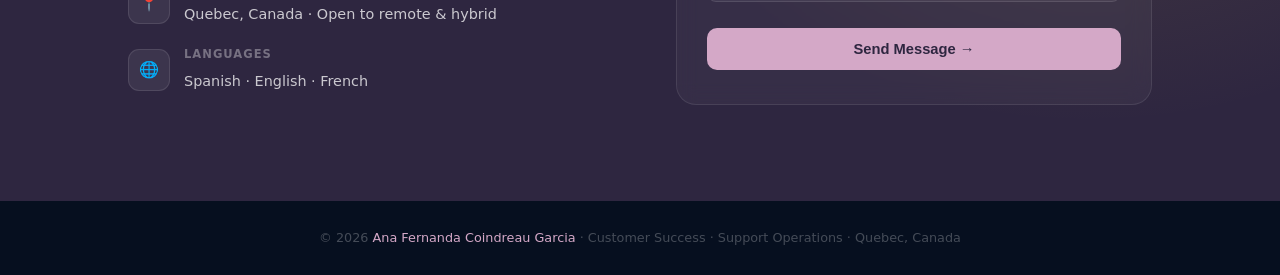
==== commit 2e3d9a7b: "add CS Triage Agent project card" ====
--- a/index.html
+++ b/index.html
@@ -995,7 +995,32 @@
           <a href="https://github.com/Fernanda-Coindreau/csm-feedback-pipeline" target="_blank" class="proj-link primary">⇗ View Code</a>
         </div>
       </div>
-
+<!-- Project 7 - CS Triage Agent -->
+<div class="proj-card fade">
+  <div class="proj-top">
+    <div class="proj-icon">🧠</div>
+    <div>
+      <div class="proj-title">CS Triage Agent</div>
+      <div class="proj-type">HTML · AI · Multi-Step Reasoning</div>
+    </div>
+  </div>
+  <p class="proj-desc">
+    An AI agent that reasons through support tickets in 3 visible steps before acting — analyzing what the client actually needs, deciding between 4 actions (reply, escalate, clarify, or log as bug), and drafting the output. Covers Fintech, HR Tech, Health Tech, and B2B SaaS scenarios.
+  </p>
+  <p style="font-size:.75rem;font-weight:700;letter-spacing:1px;text-transform:uppercase;color:var(--gold);margin:12px 0 6px">Technical Stack & AI Implementation</p>
+  <p style="font-size:.8rem;color:var(--muted);line-height:1.7;">Two sequential Claude API calls: first call returns structured JSON with analysis, decision, urgency, and justification — second call receives that JSON and drafts the action. The reasoning chain is animated step by step so the decision process is fully visible.</p>
+  <div class="proj-tags">
+    <span class="proj-tag">Claude API</span>
+    <span class="proj-tag">Multi-Step Reasoning</span>
+    <span class="proj-tag">JavaScript</span>
+    <span class="proj-tag">Fintech · HR · Health</span>
+    <span class="proj-tag">Agentic Design</span>
+  </div>
+  <div class="proj-links">
+    <a href="https://fernanda-coindreau.github.io/cs-triage-agent/" target="_blank" class="proj-link primary">▶ Try Live Demo</a>
+    <a href="https://github.com/Fernanda-Coindreau/cs-triage-agent" target="_blank" class="proj-link secondary">⌥ View Code</a>
+  </div>
+</div>
     </div>
 
     </div>
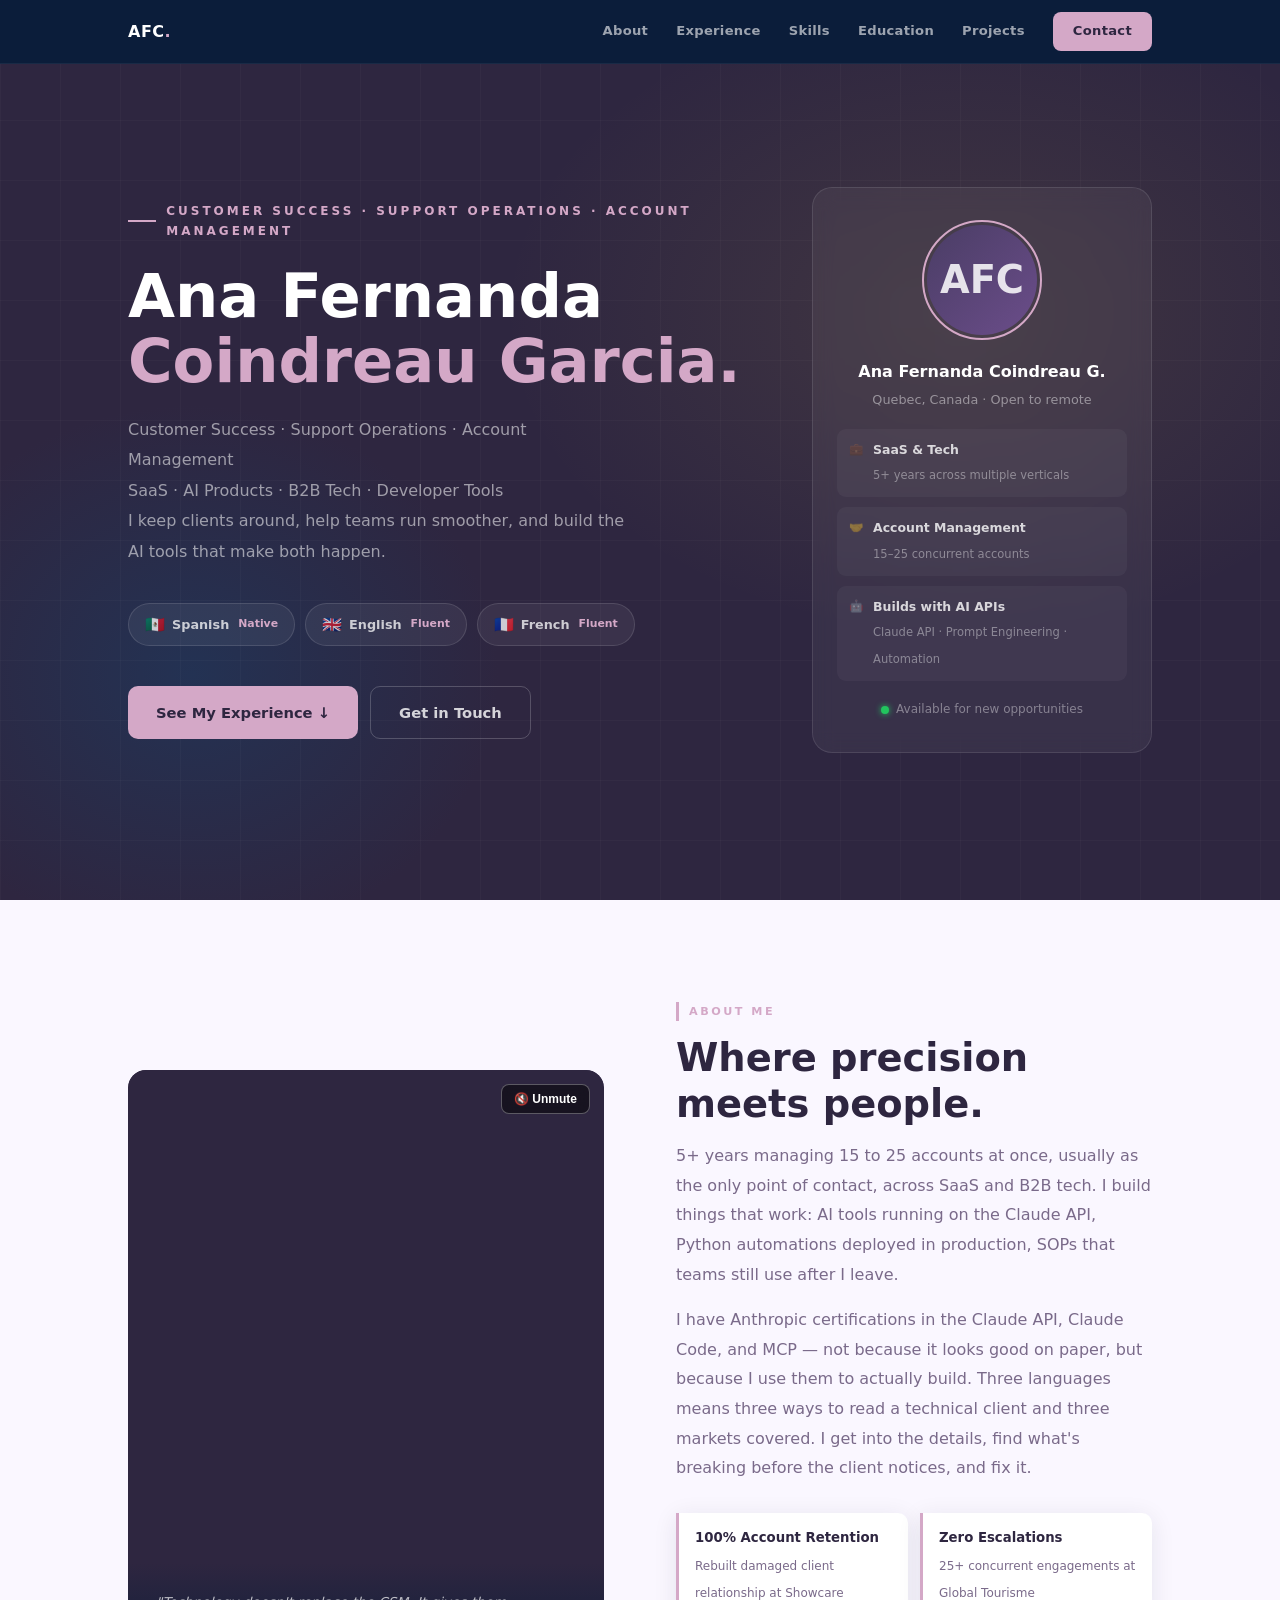
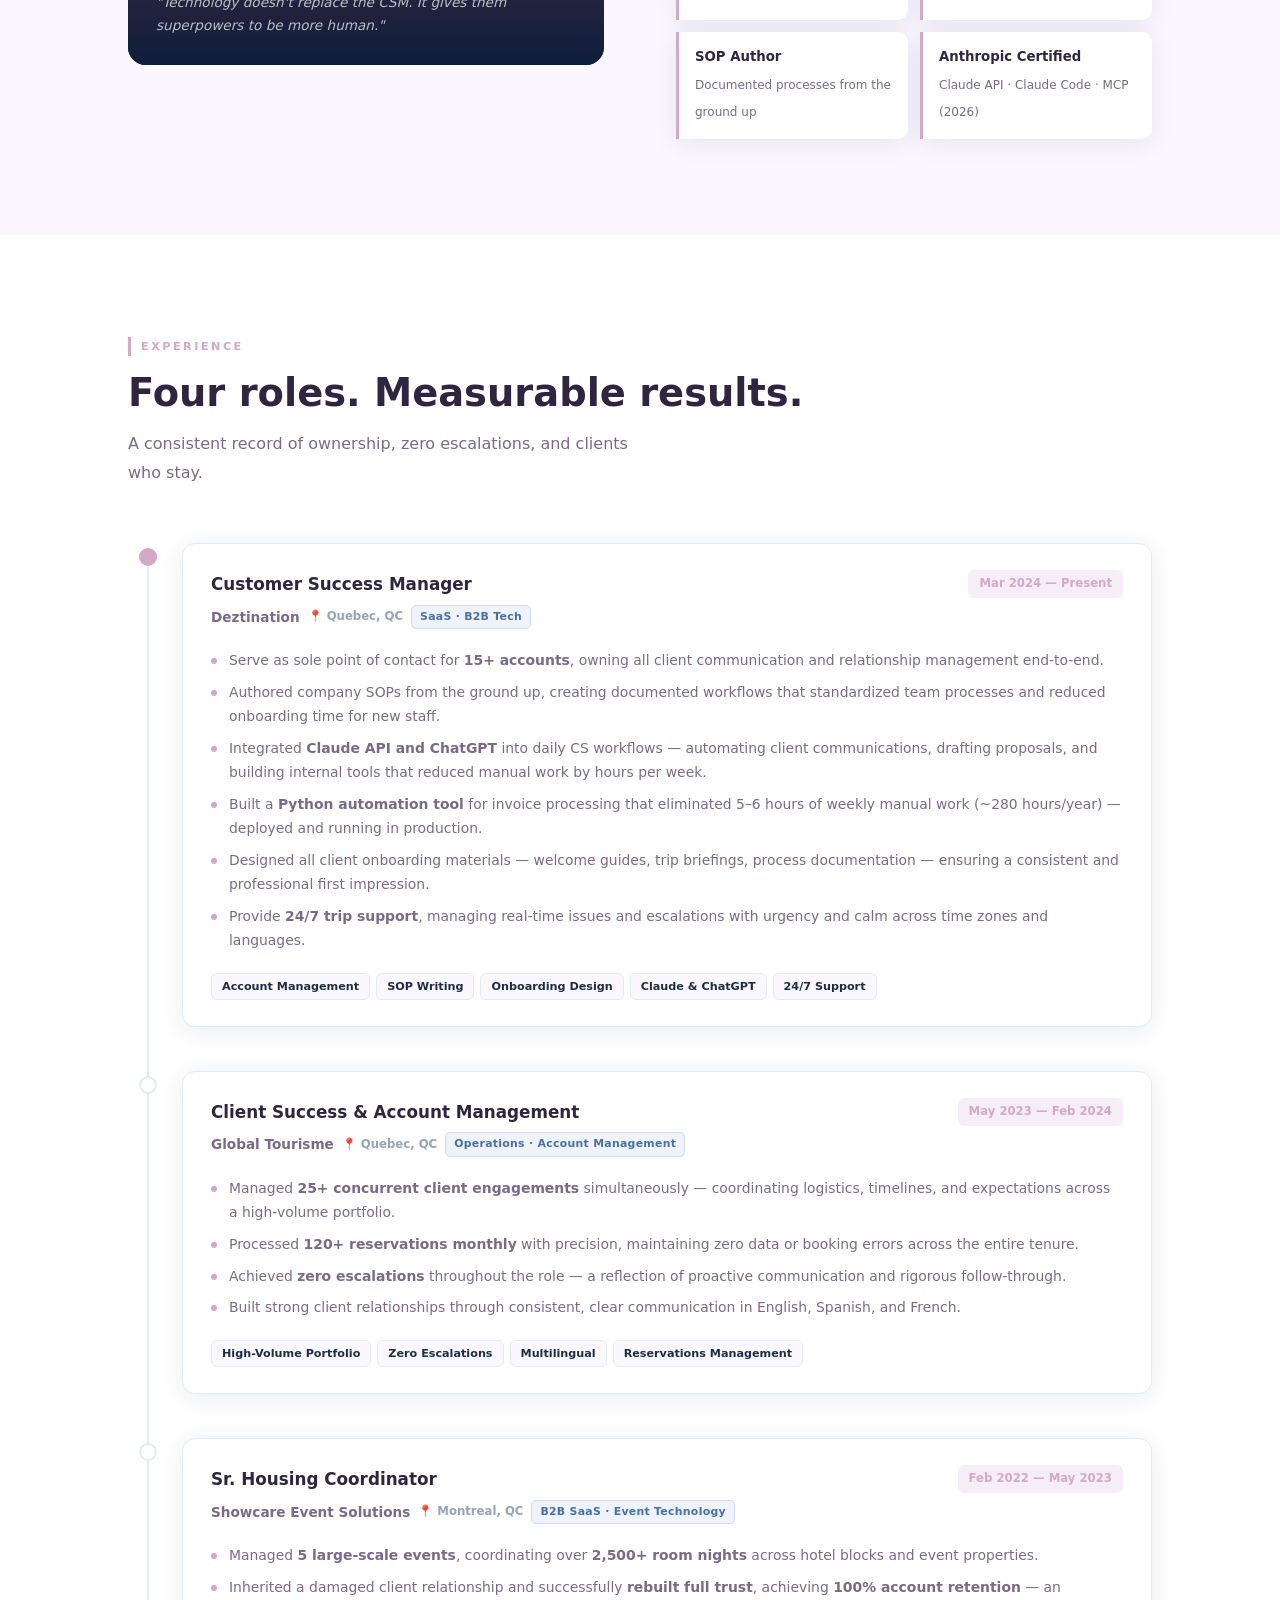
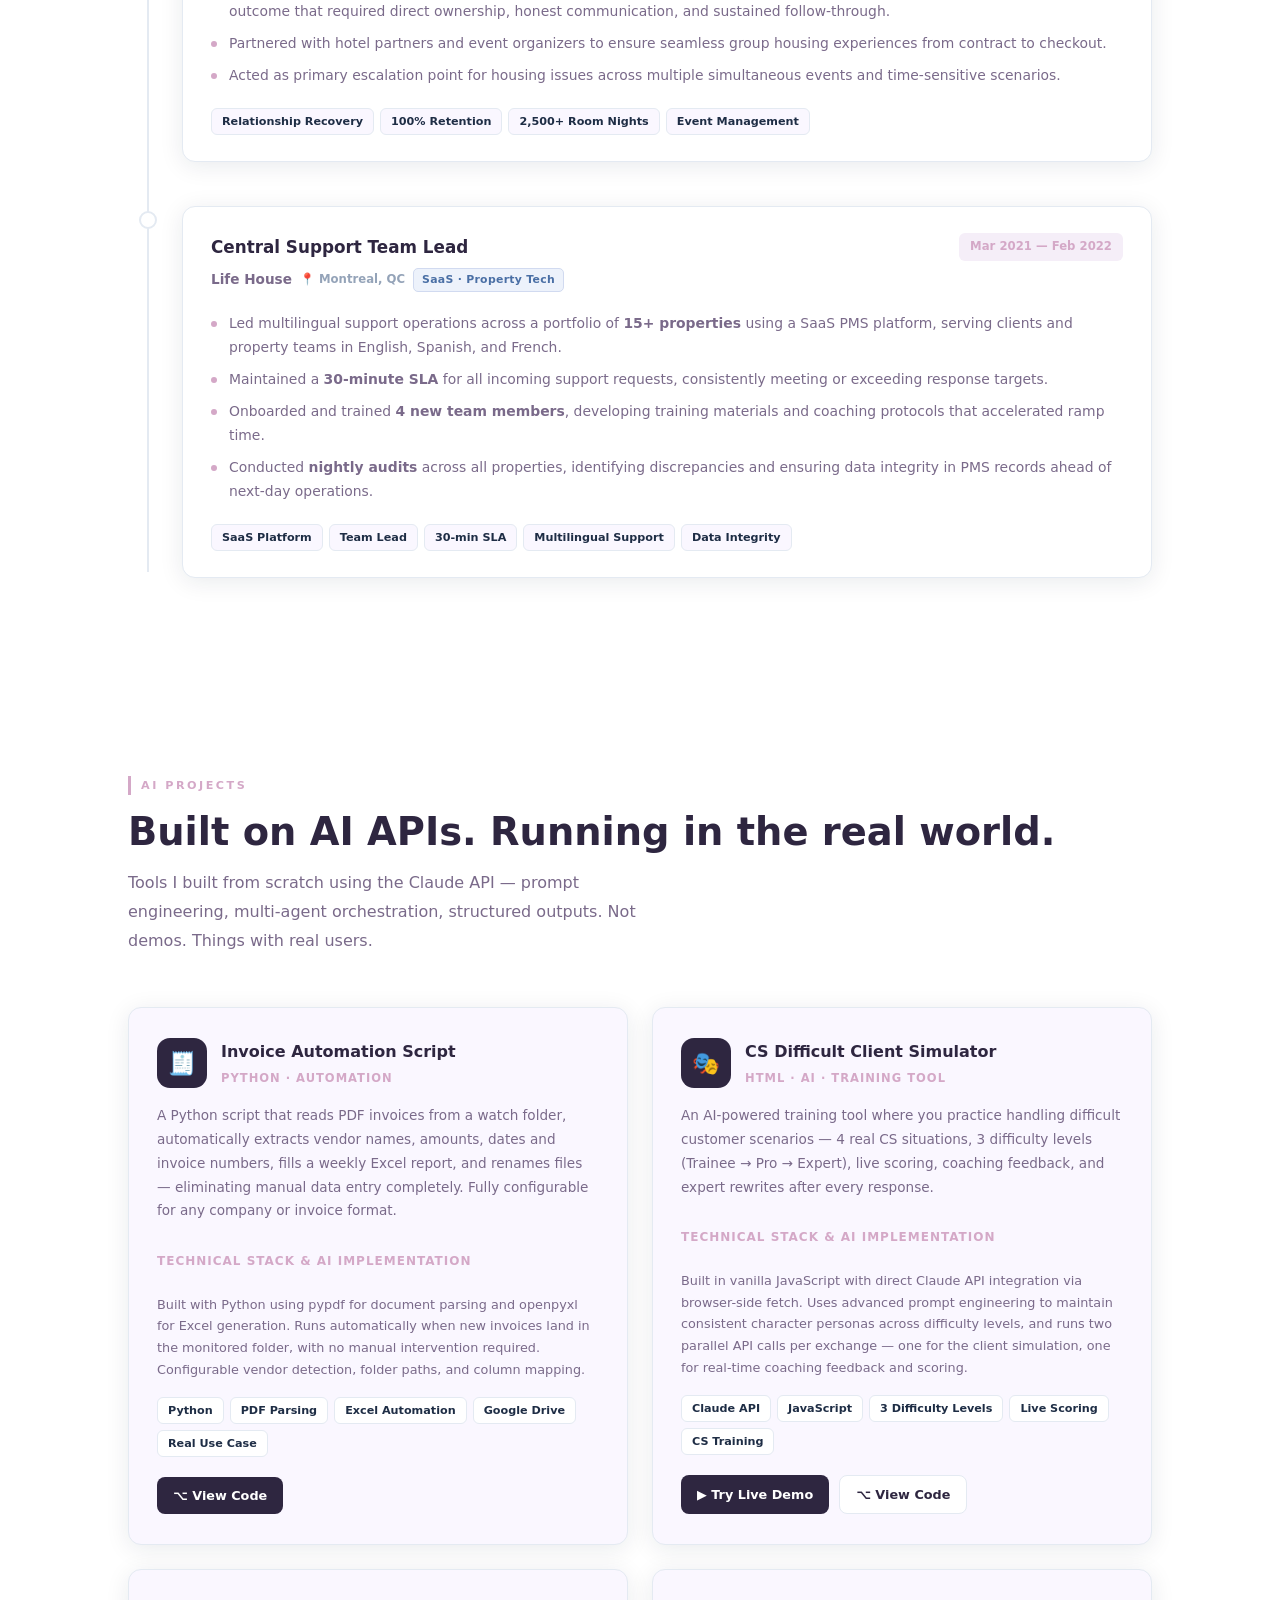
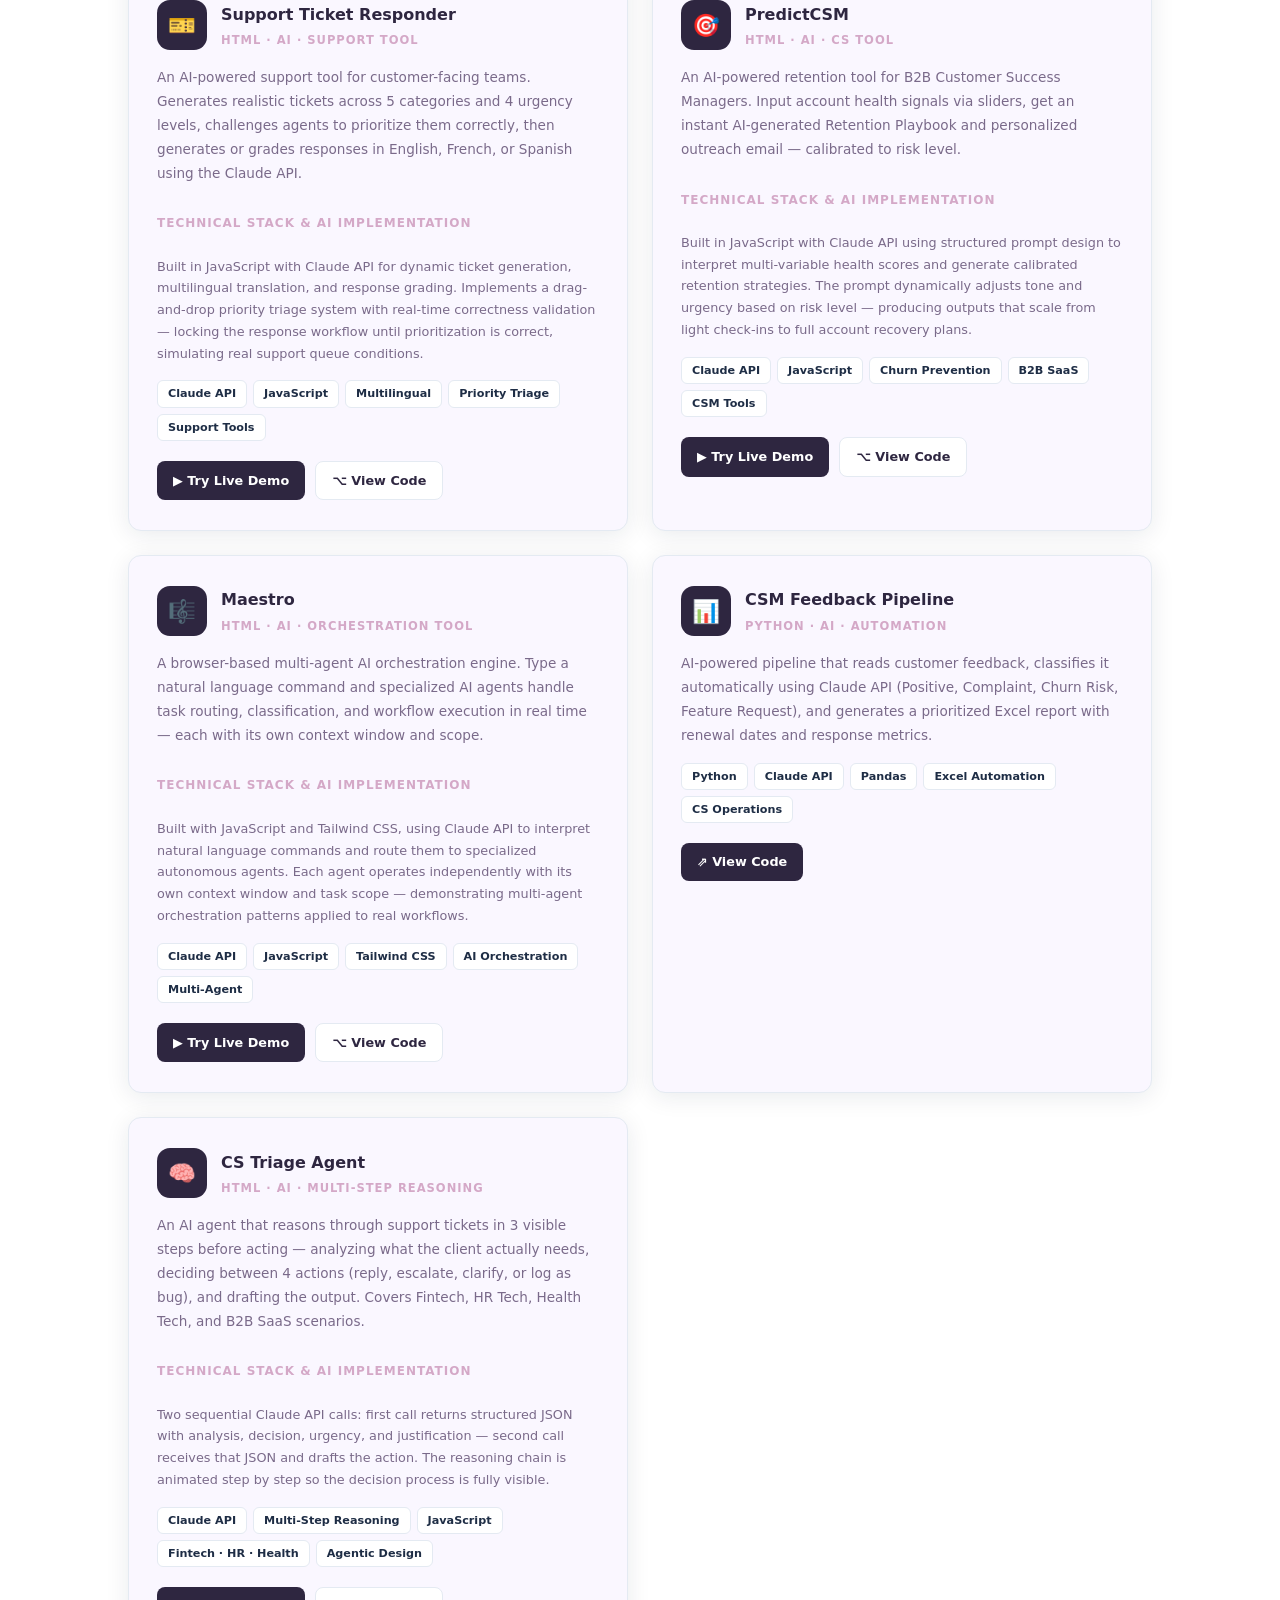
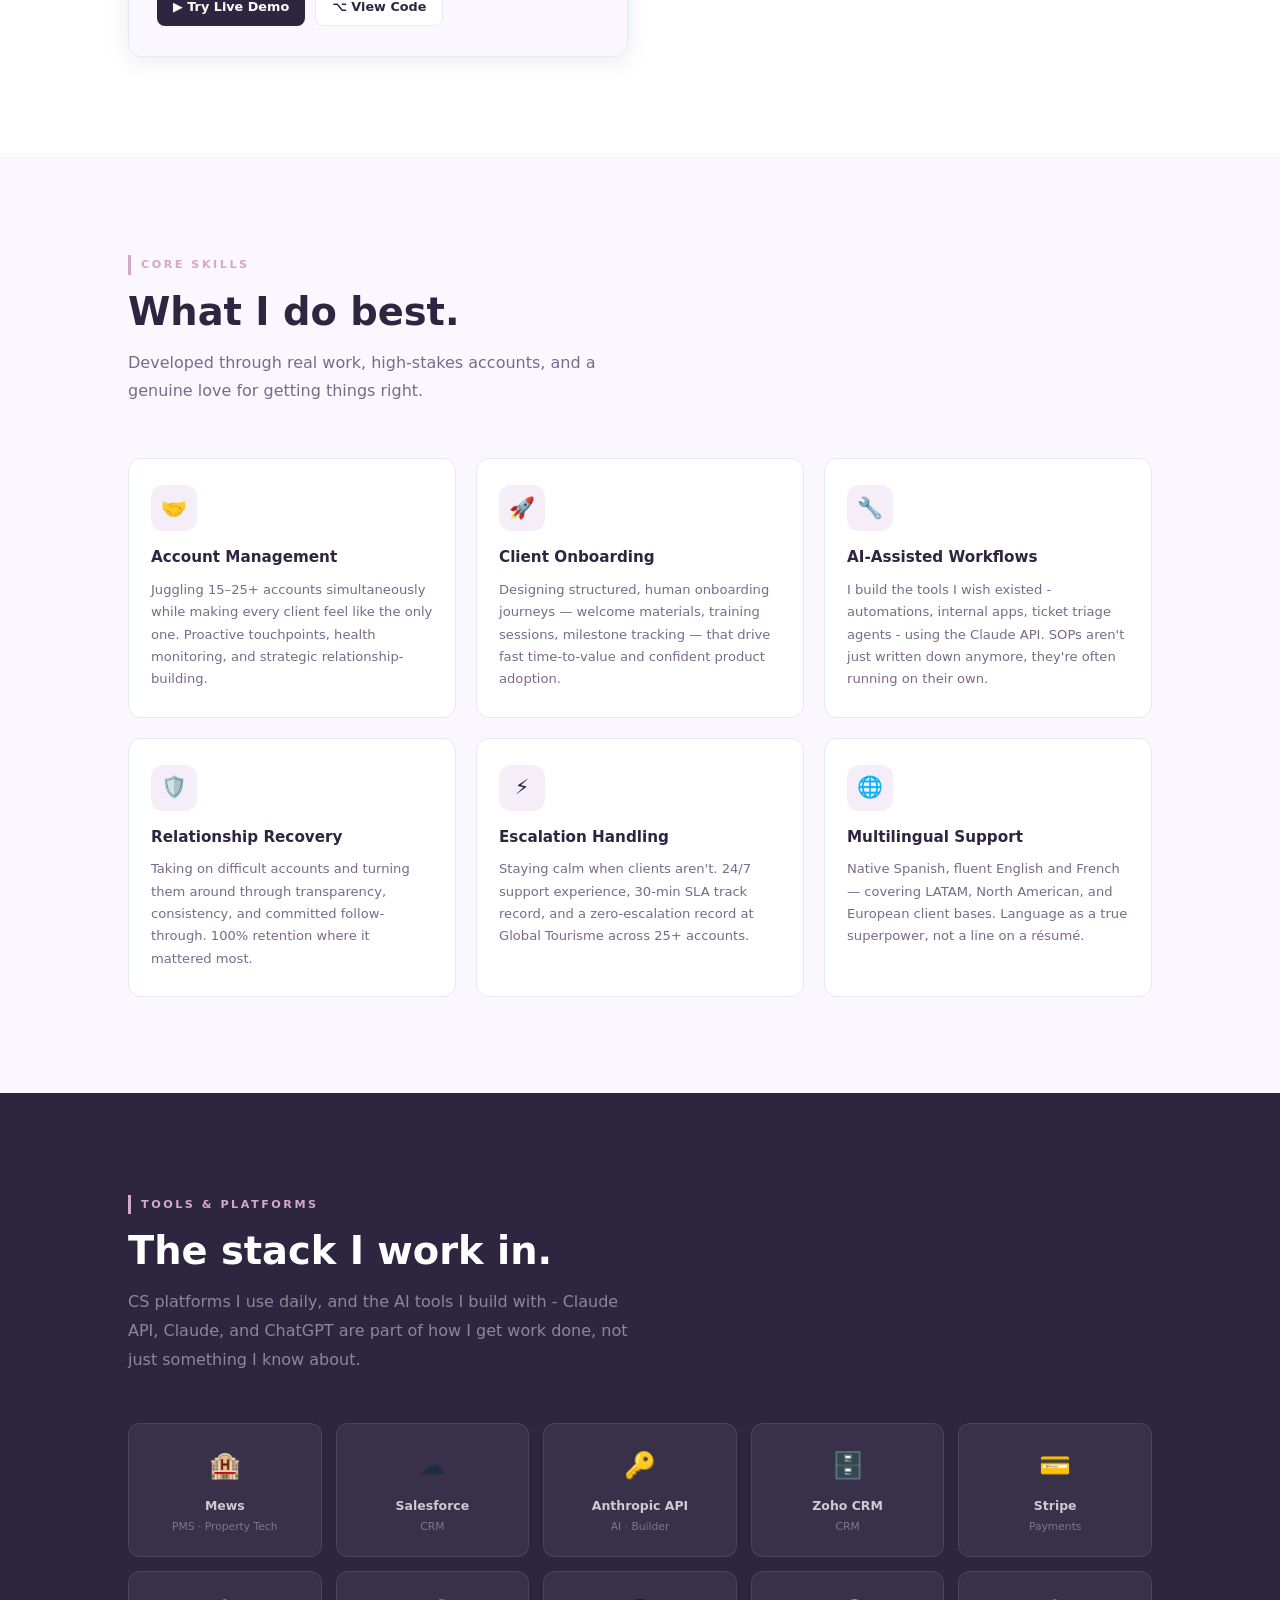
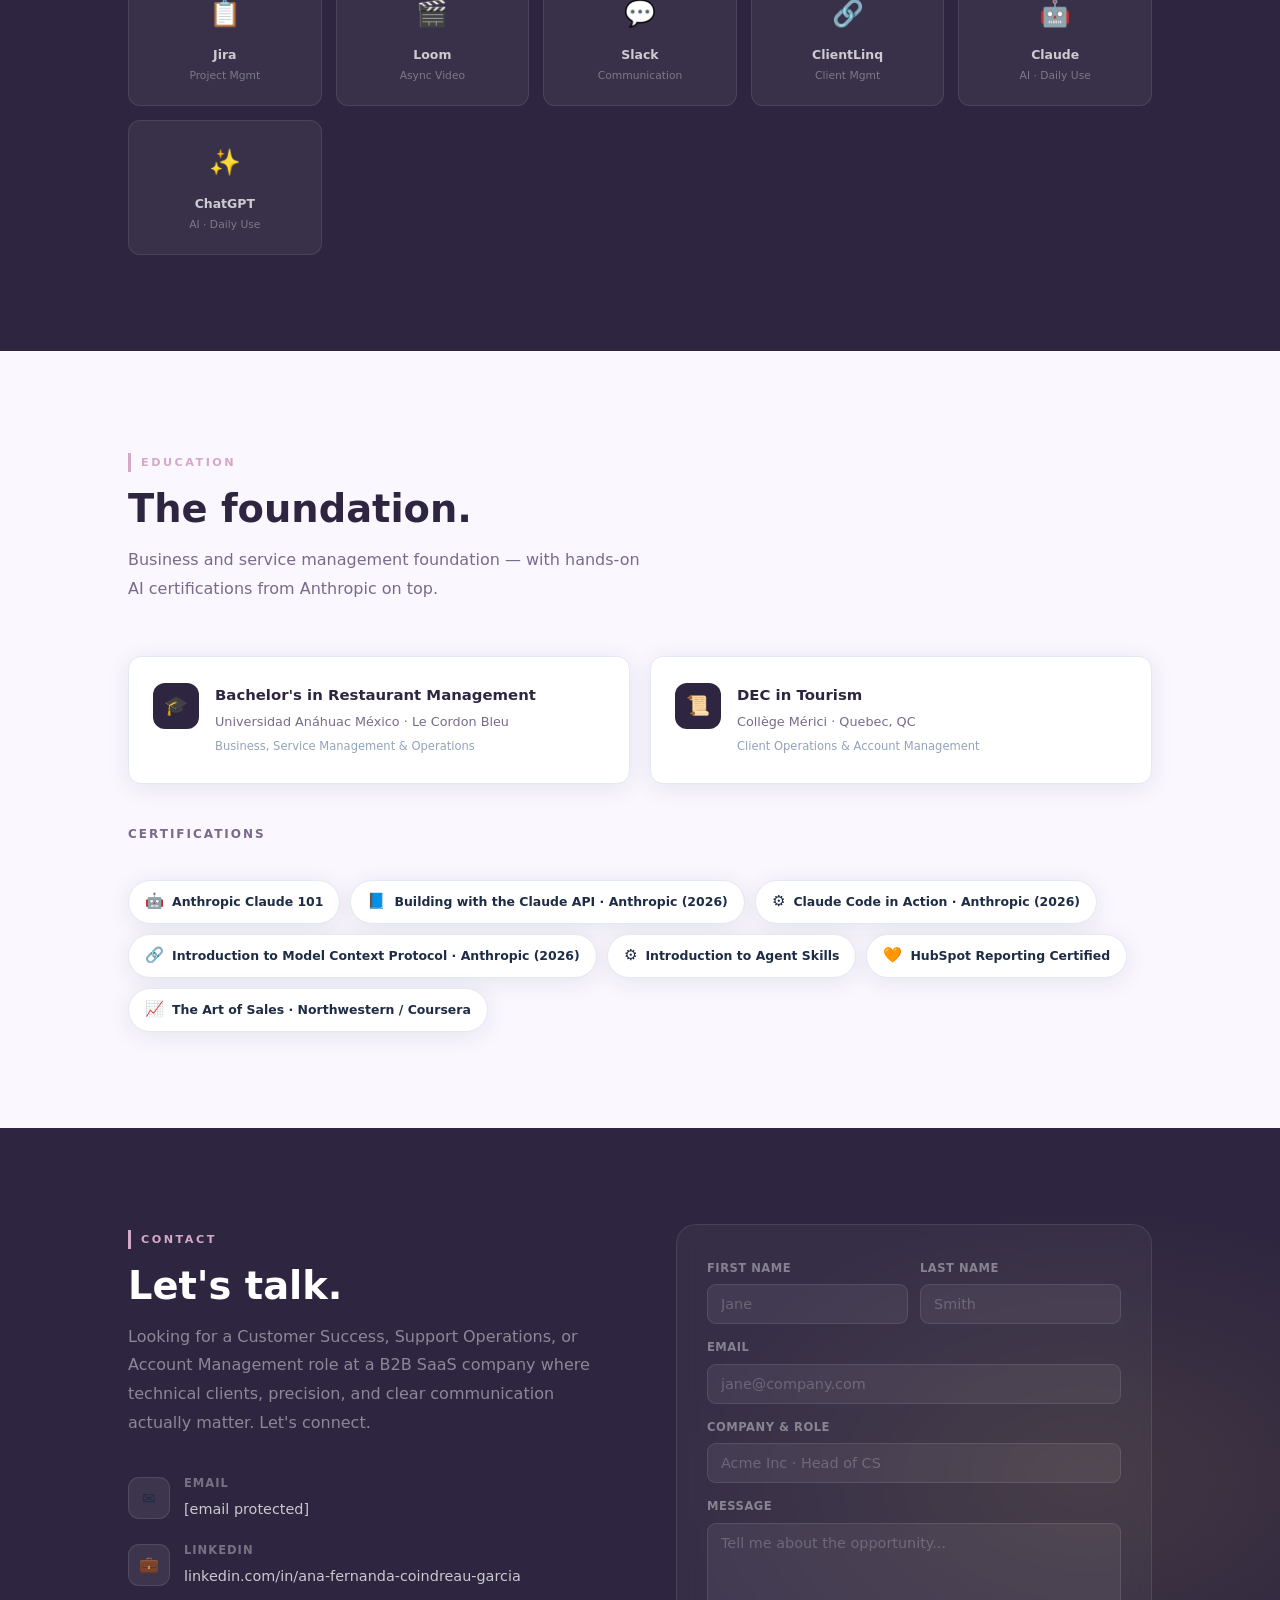
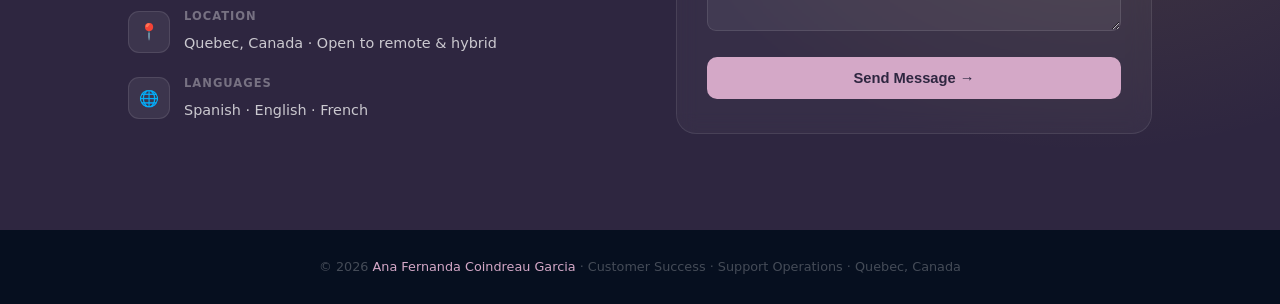
==== commit 29243621: "Update index.html" ====
--- a/index.html
+++ b/index.html
@@ -606,7 +606,7 @@
         <p class="hero-tagline">
           Customer Success · Support Operations · Account Management<br>
           SaaS · AI Products · B2B Tech · Developer Tools<br>
-          I make clients stay, get teams to scale, and build AI tools that actually run in production.
+          I keep clients around, help teams run smoother, and build the AI tools that make both happen.
         </p>
 
         <div class="lang-pills">
@@ -1018,7 +1018,7 @@
   </div>
   <div class="proj-links">
     <a href="https://fernanda-coindreau.github.io/cs-triage-agent/" target="_blank" class="proj-link primary">▶ Try Live Demo</a>
-    <a href="https://github.com/Fernanda-Coindreau/cs-triage-agent" target="_blank" class="proj-link secondary">⌥ View Code</a>
+    <a href="https://github.com/Fernanda-Coindreau/Fernanda-Coindreau.github.io/tree/main/cs-triage-agent" target="_blank" class="proj-link secondary">⌥ View Code</a>
   </div>
 </div>
     </div>
@@ -1048,8 +1048,8 @@
       </div>
       <div class="skill-card fade">
         <div class="sk-icon">🔧</div>
-        <h3>SOP Writing & Process Design</h3>
-        <p>Translating chaos into documented, repeatable workflows. I've built SOPs from scratch that became the operating foundation for entire teams.</p>
+        <h3>AI-Assisted Workflows</h3>
+        <p>I build the tools I wish existed - automations, internal apps, ticket triage agents - using the Claude API. SOPs aren't just written down anymore, they're often running on their own.</p>
       </div>
       <div class="skill-card fade">
         <div class="sk-icon">🛡️</div>
@@ -1076,7 +1076,7 @@
     <div class="fade">
       <span class="tag" style="color:var(--gold)">Tools & Platforms</span>
       <h2 class="section-title">The stack I work in.</h2>
-      <p class="section-sub">From CRM and AI platforms to developer tools — I pick up new tools fast and use them well.</p>
+      <p class="section-sub">CS platforms I use daily, and the AI tools I build with - Claude API, Claude, and ChatGPT are part of how I get work done, not just something I know about.</p>
     </div>
     <div class="tools-grid">
       <div class="tool-card fade">
@@ -1175,6 +1175,7 @@
 <div class="cert-pill"><span>⚙️</span> Claude Code in Action · Anthropic (2026)</div>
 <div class="cert-pill"><span>🔗</span> Introduction to Model Context Protocol · Anthropic (2026)</div>
         <div class="cert-pill"><span>⚙️</span> Introduction to Agent Skills</div>
+        <div class="cert-pill"><span>🧡</span> HubSpot Reporting Certified</div>
         <div class="cert-pill"><span>📈</span> The Art of Sales · Northwestern / Coursera</div>
       </div>
     </div>
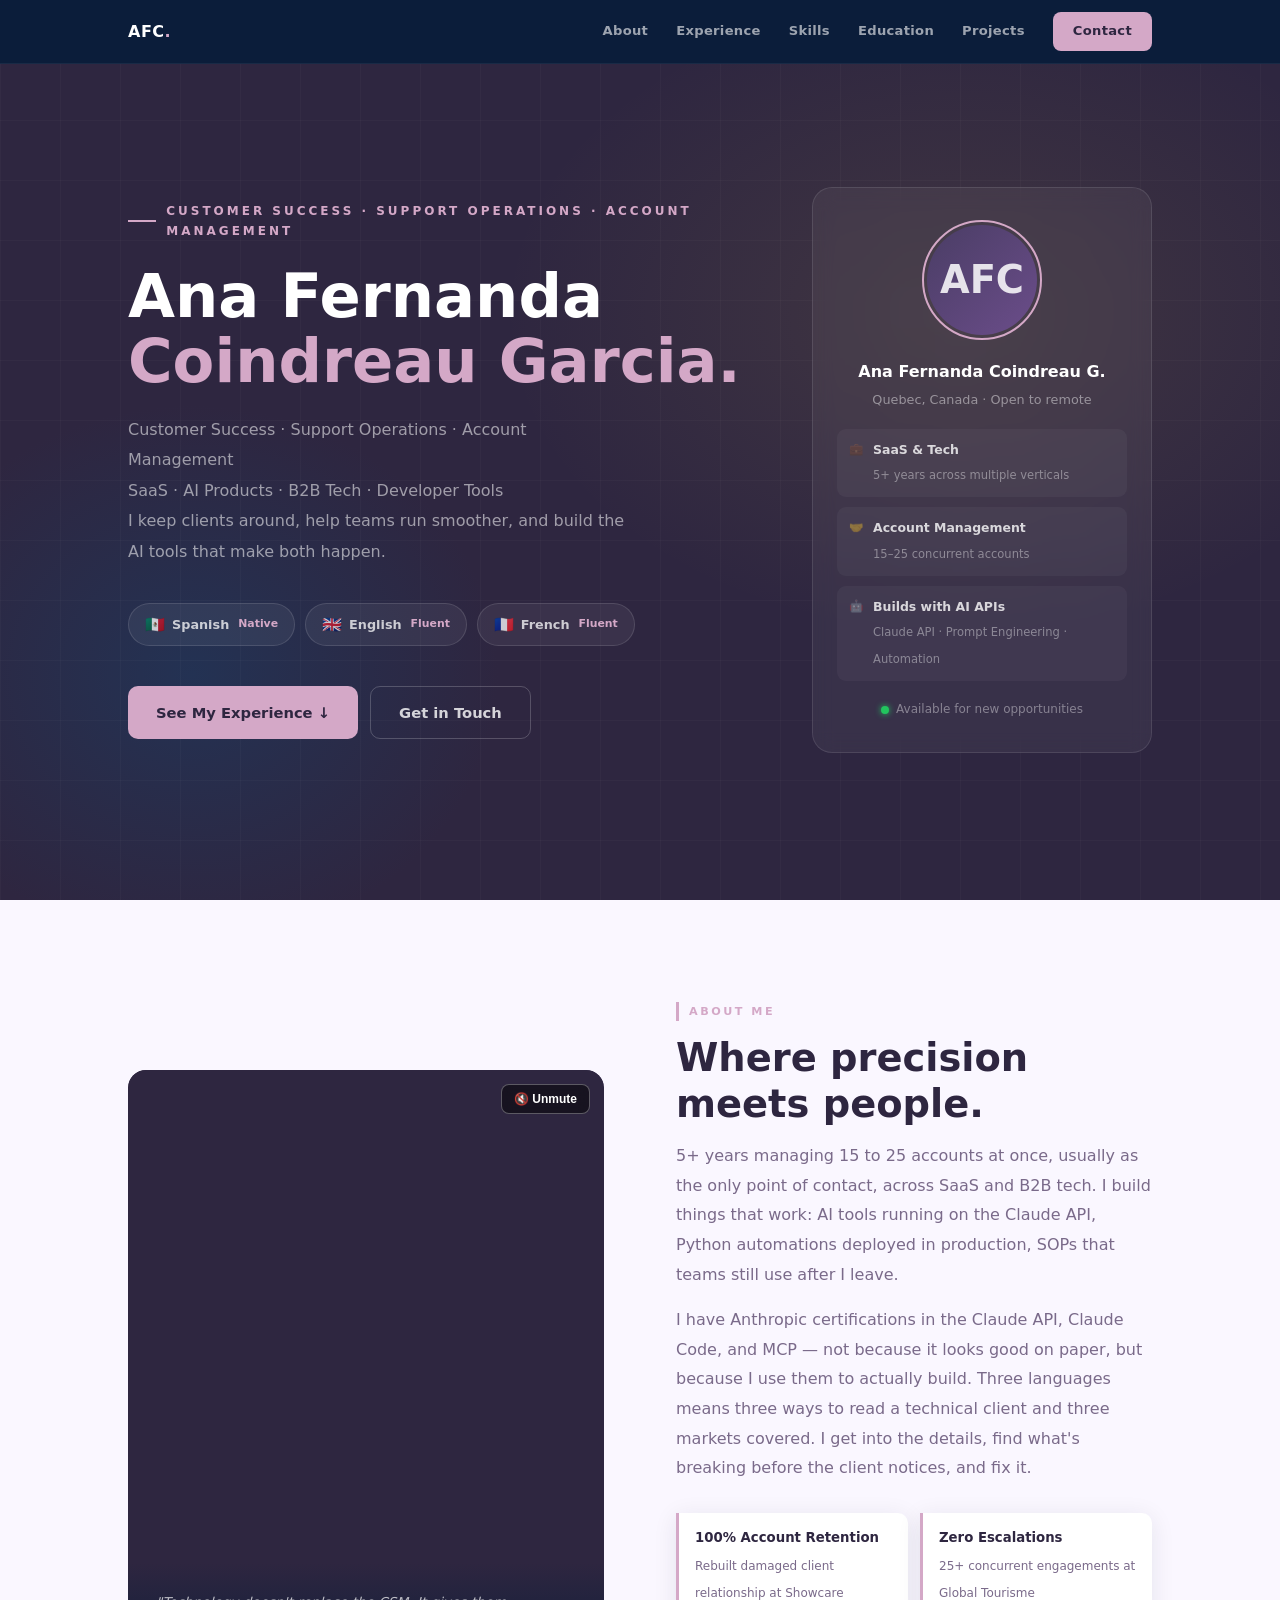
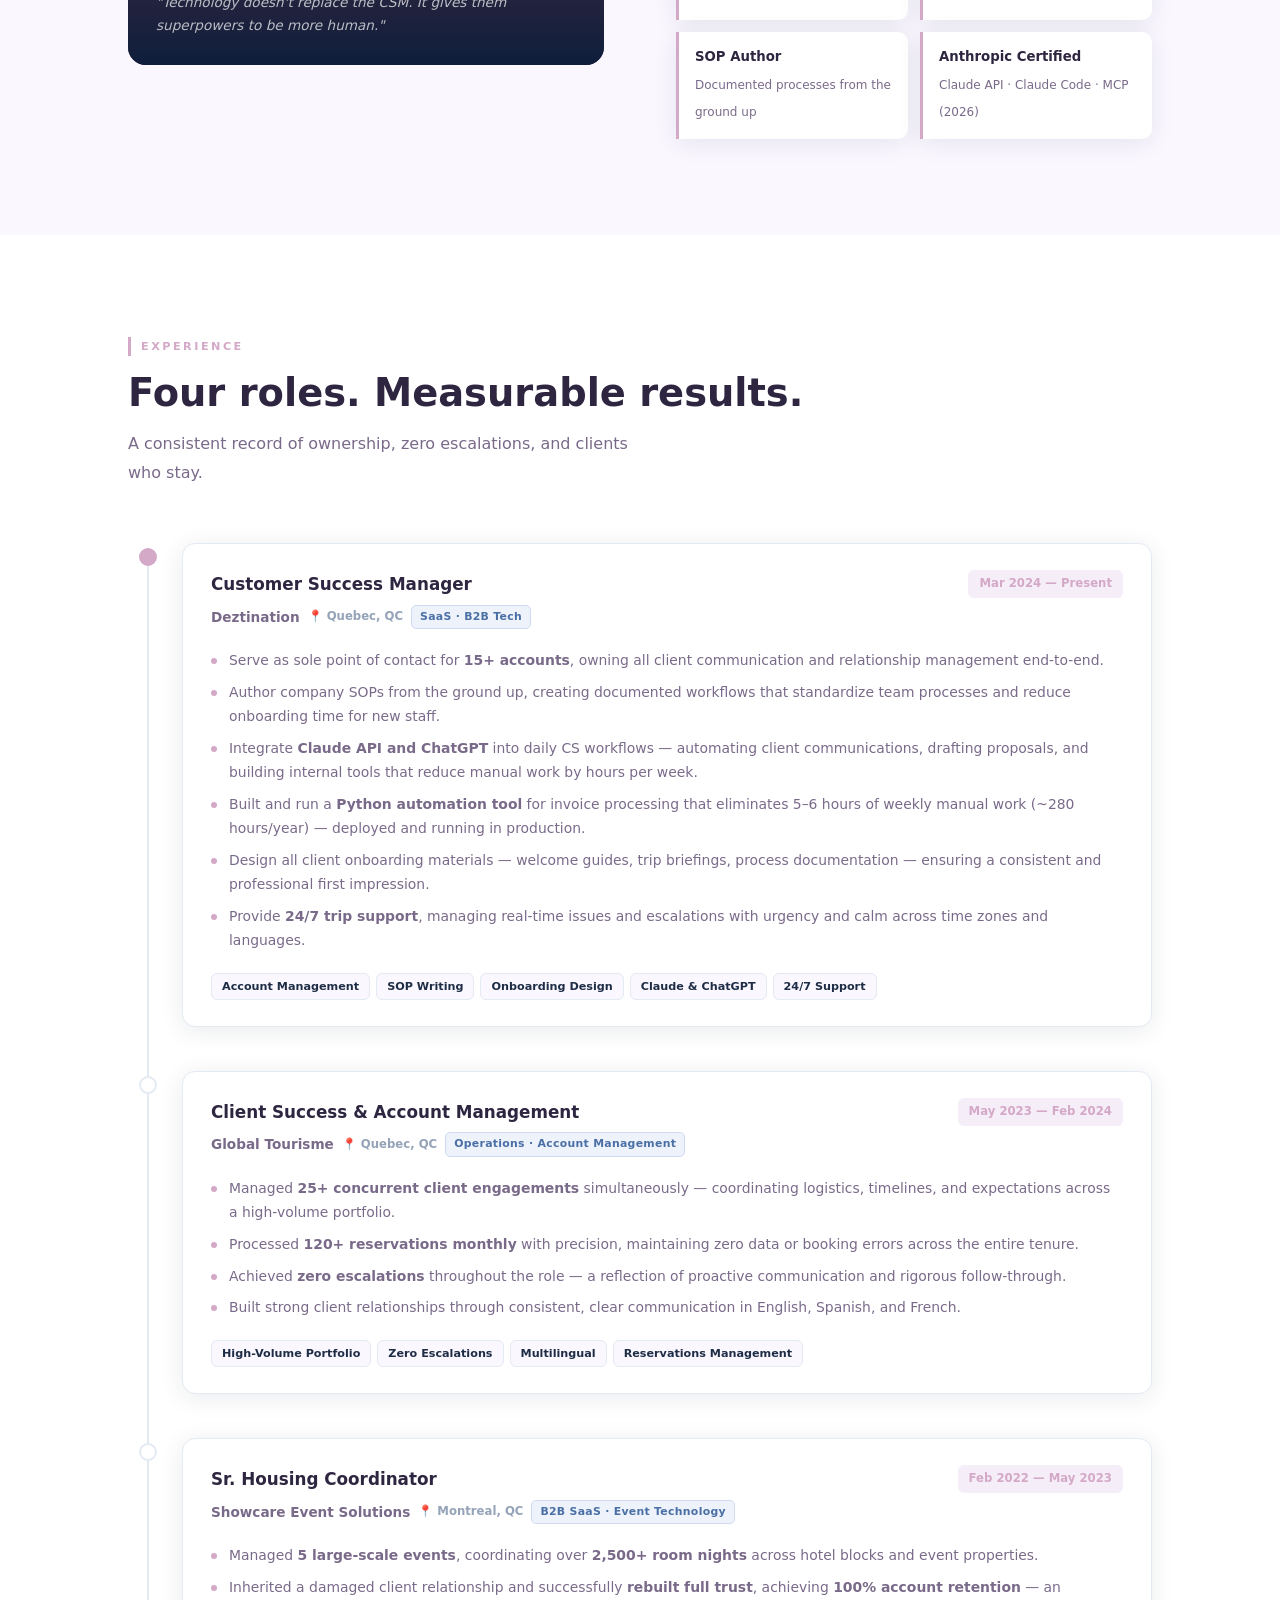
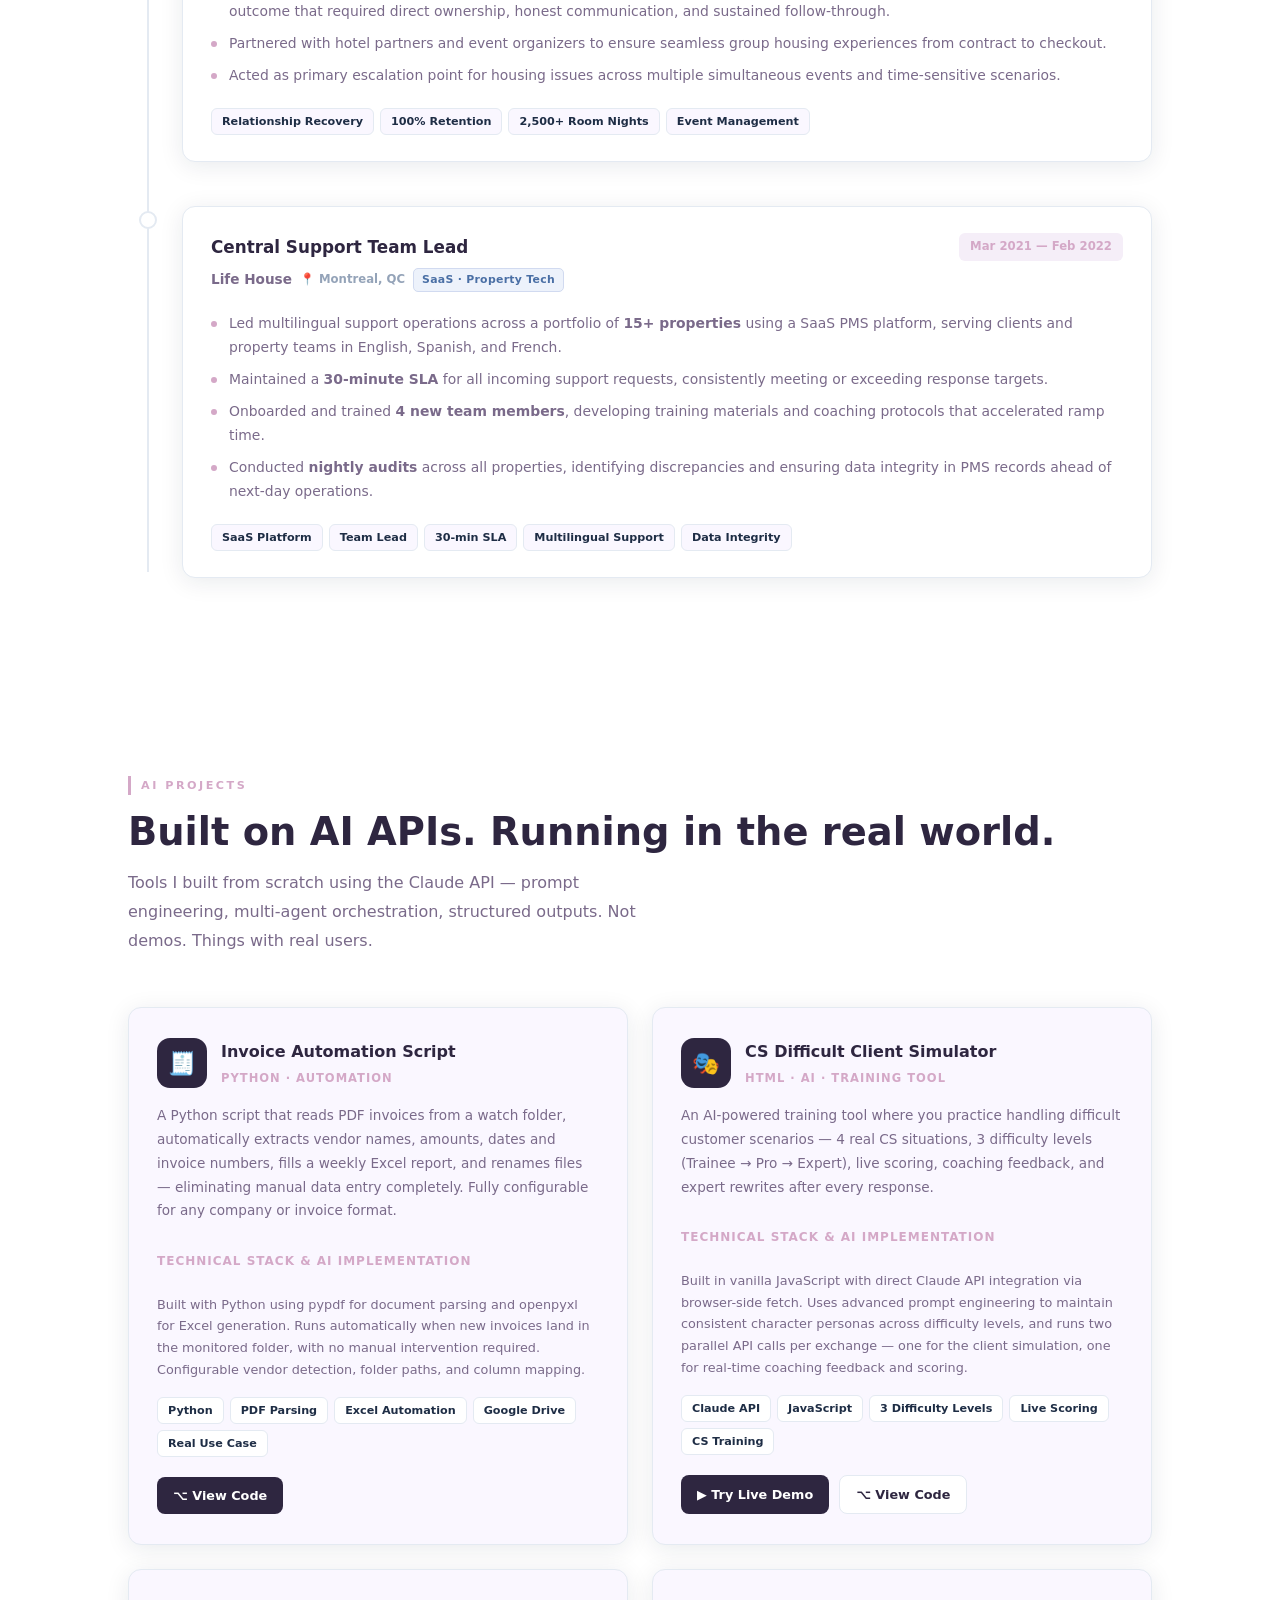
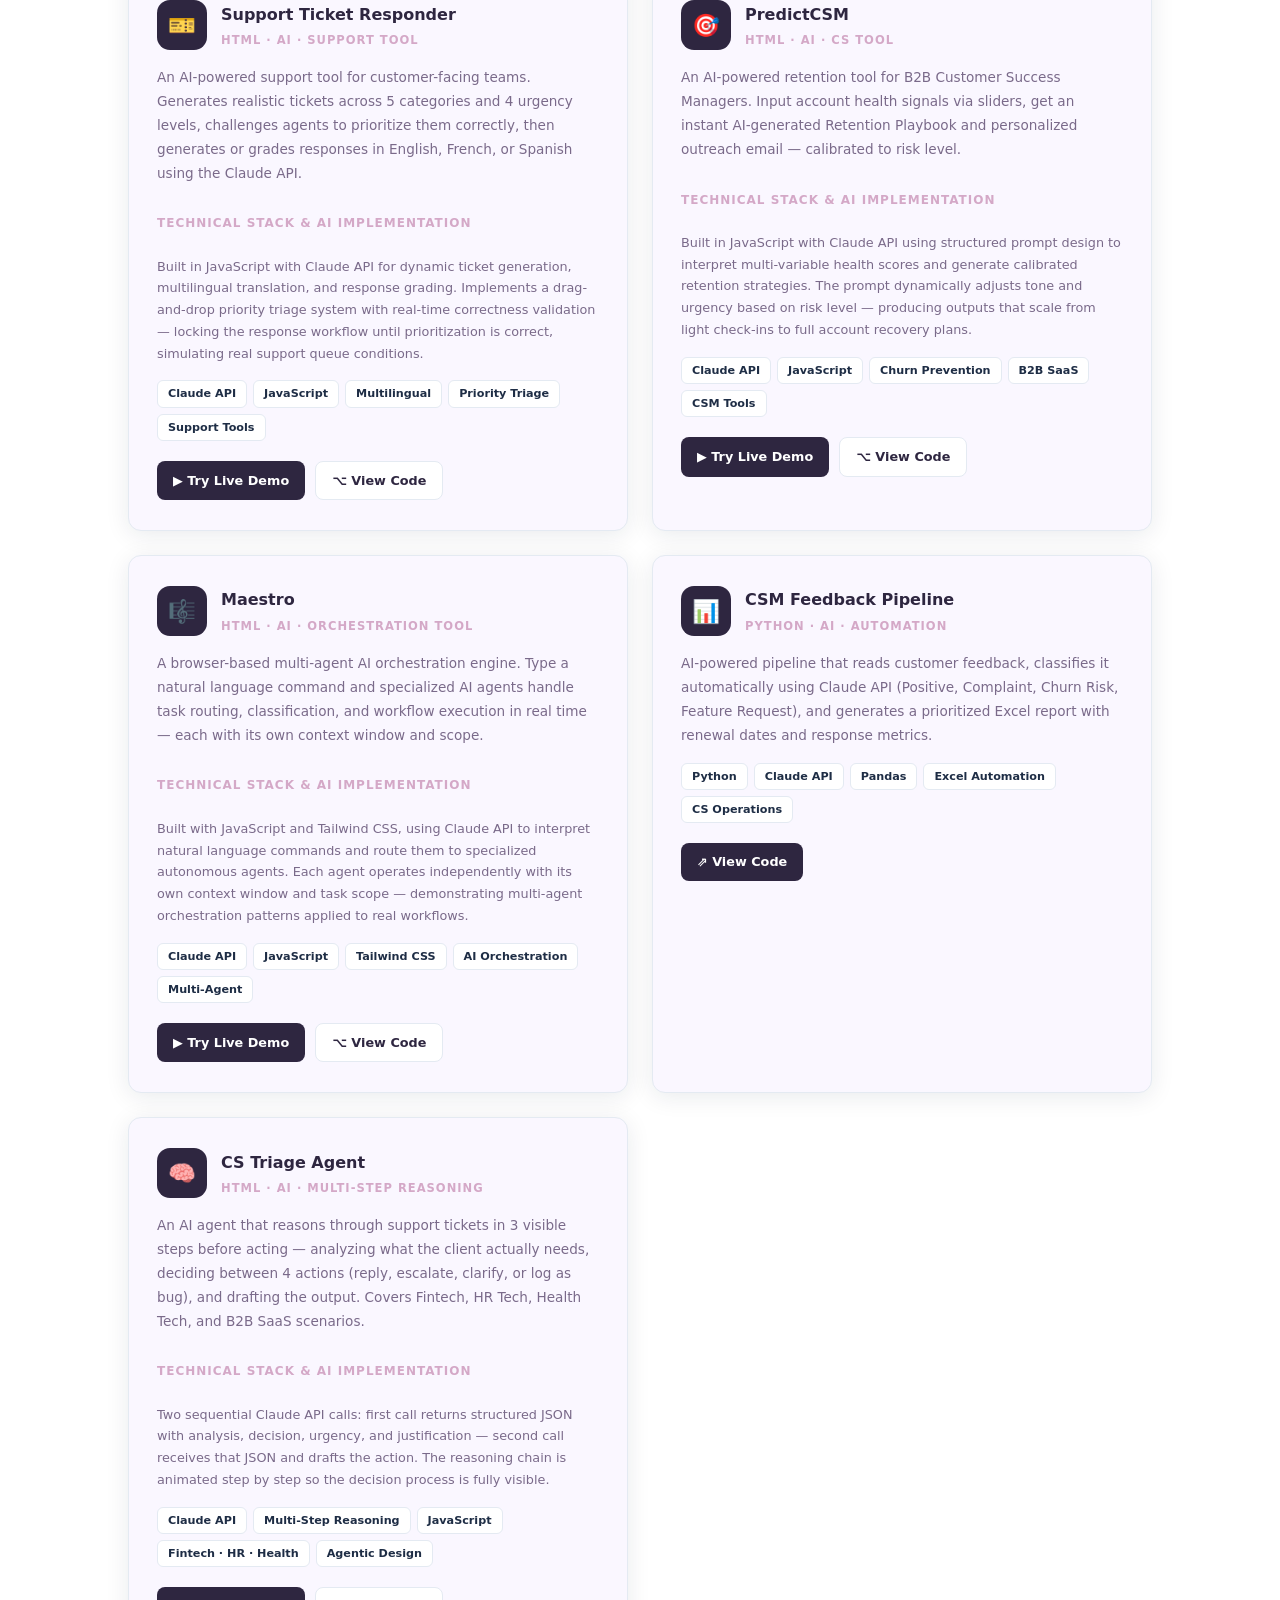
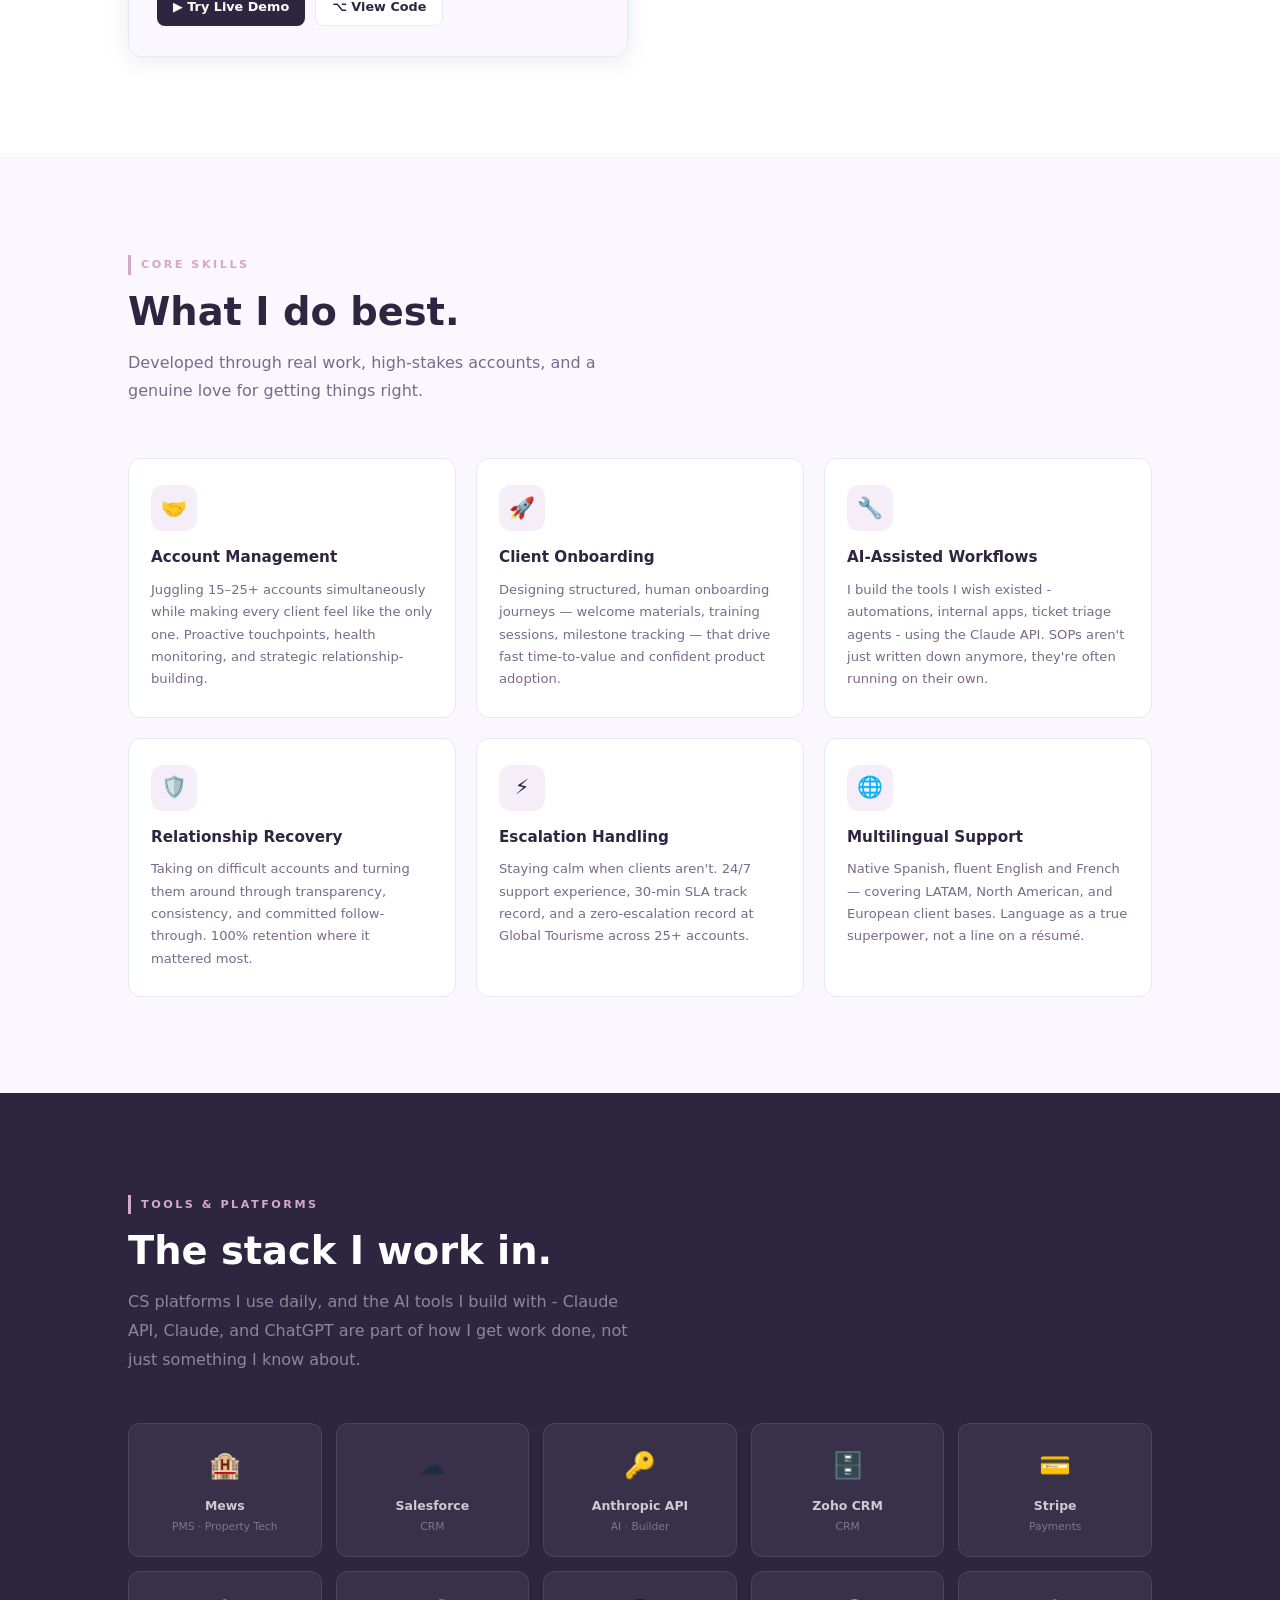
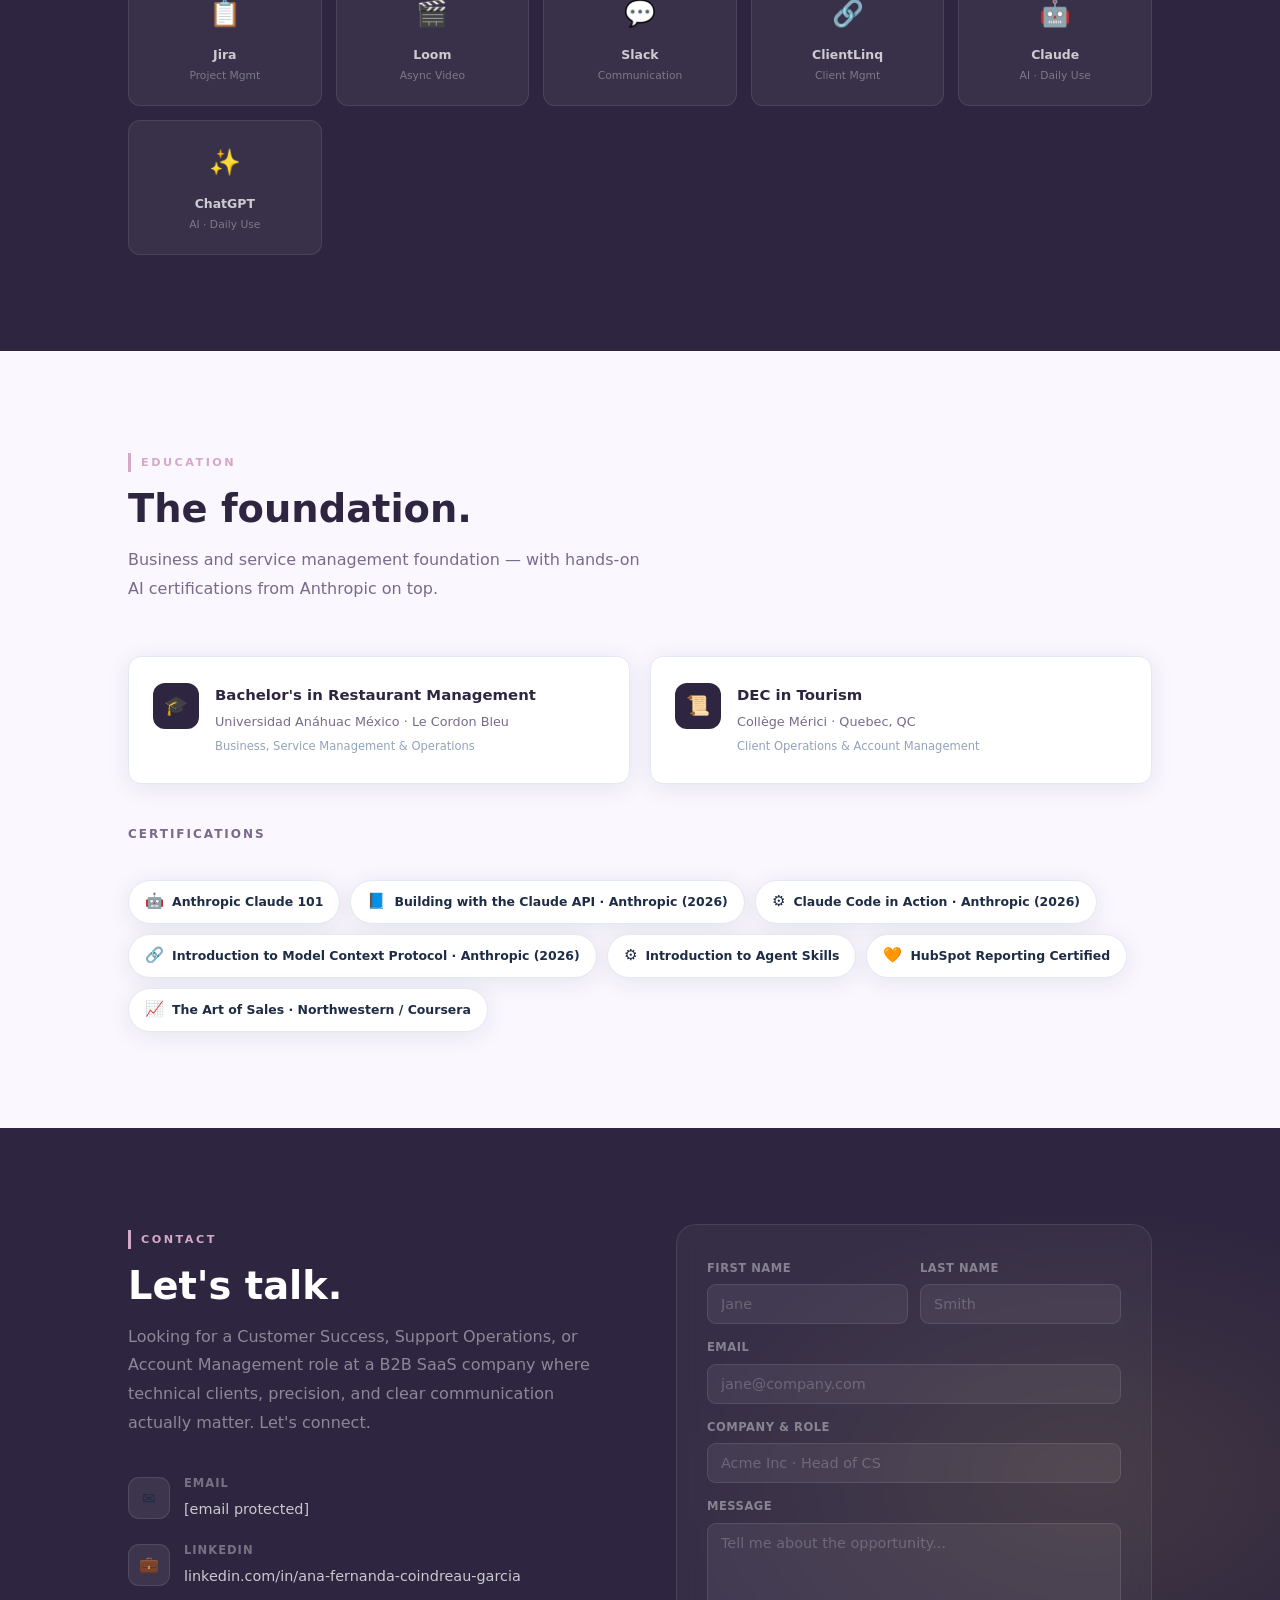
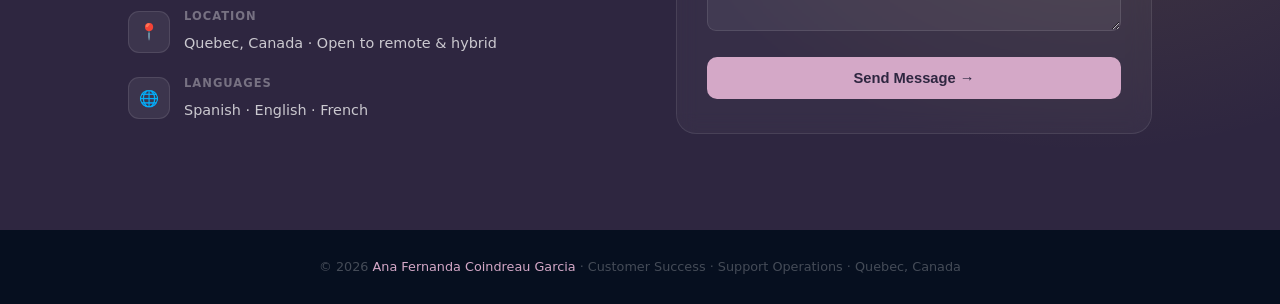
==== commit 3534d432: "Update index.html" ====
--- a/index.html
+++ b/index.html
@@ -724,10 +724,10 @@
           </div>
           <ul class="exp-bullets">
             <li>Serve as sole point of contact for <strong>15+ accounts</strong>, owning all client communication and relationship management end-to-end.</li>
-            <li>Authored company SOPs from the ground up, creating documented workflows that standardized team processes and reduced onboarding time for new staff.</li>
-            <li>Integrated <strong>Claude API and ChatGPT</strong> into daily CS workflows — automating client communications, drafting proposals, and building internal tools that reduced manual work by hours per week.</li>
-             <li>Built a <strong>Python automation tool</strong> for invoice processing that eliminated 5–6 hours of weekly manual work (~280 hours/year) — deployed and running in production.</li>            
-              <li>Designed all client onboarding materials — welcome guides, trip briefings, process documentation — ensuring a consistent and professional first impression.</li>
+            <li>Author company SOPs from the ground up, creating documented workflows that standardize team processes and reduce onboarding time for new staff.</li>
+            <li>Integrate <strong>Claude API and ChatGPT</strong> into daily CS workflows — automating client communications, drafting proposals, and building internal tools that reduce manual work by hours per week.</li>
+             <li>Built and run a <strong>Python automation tool</strong> for invoice processing that eliminates 5–6 hours of weekly manual work (~280 hours/year) — deployed and running in production.</li>            
+              <li>Design all client onboarding materials — welcome guides, trip briefings, process documentation — ensuring a consistent and professional first impression.</li>
             <li>Provide <strong>24/7 trip support</strong>, managing real-time issues and escalations with urgency and calm across time zones and languages.</li>
           </ul>
           <div class="exp-footer">
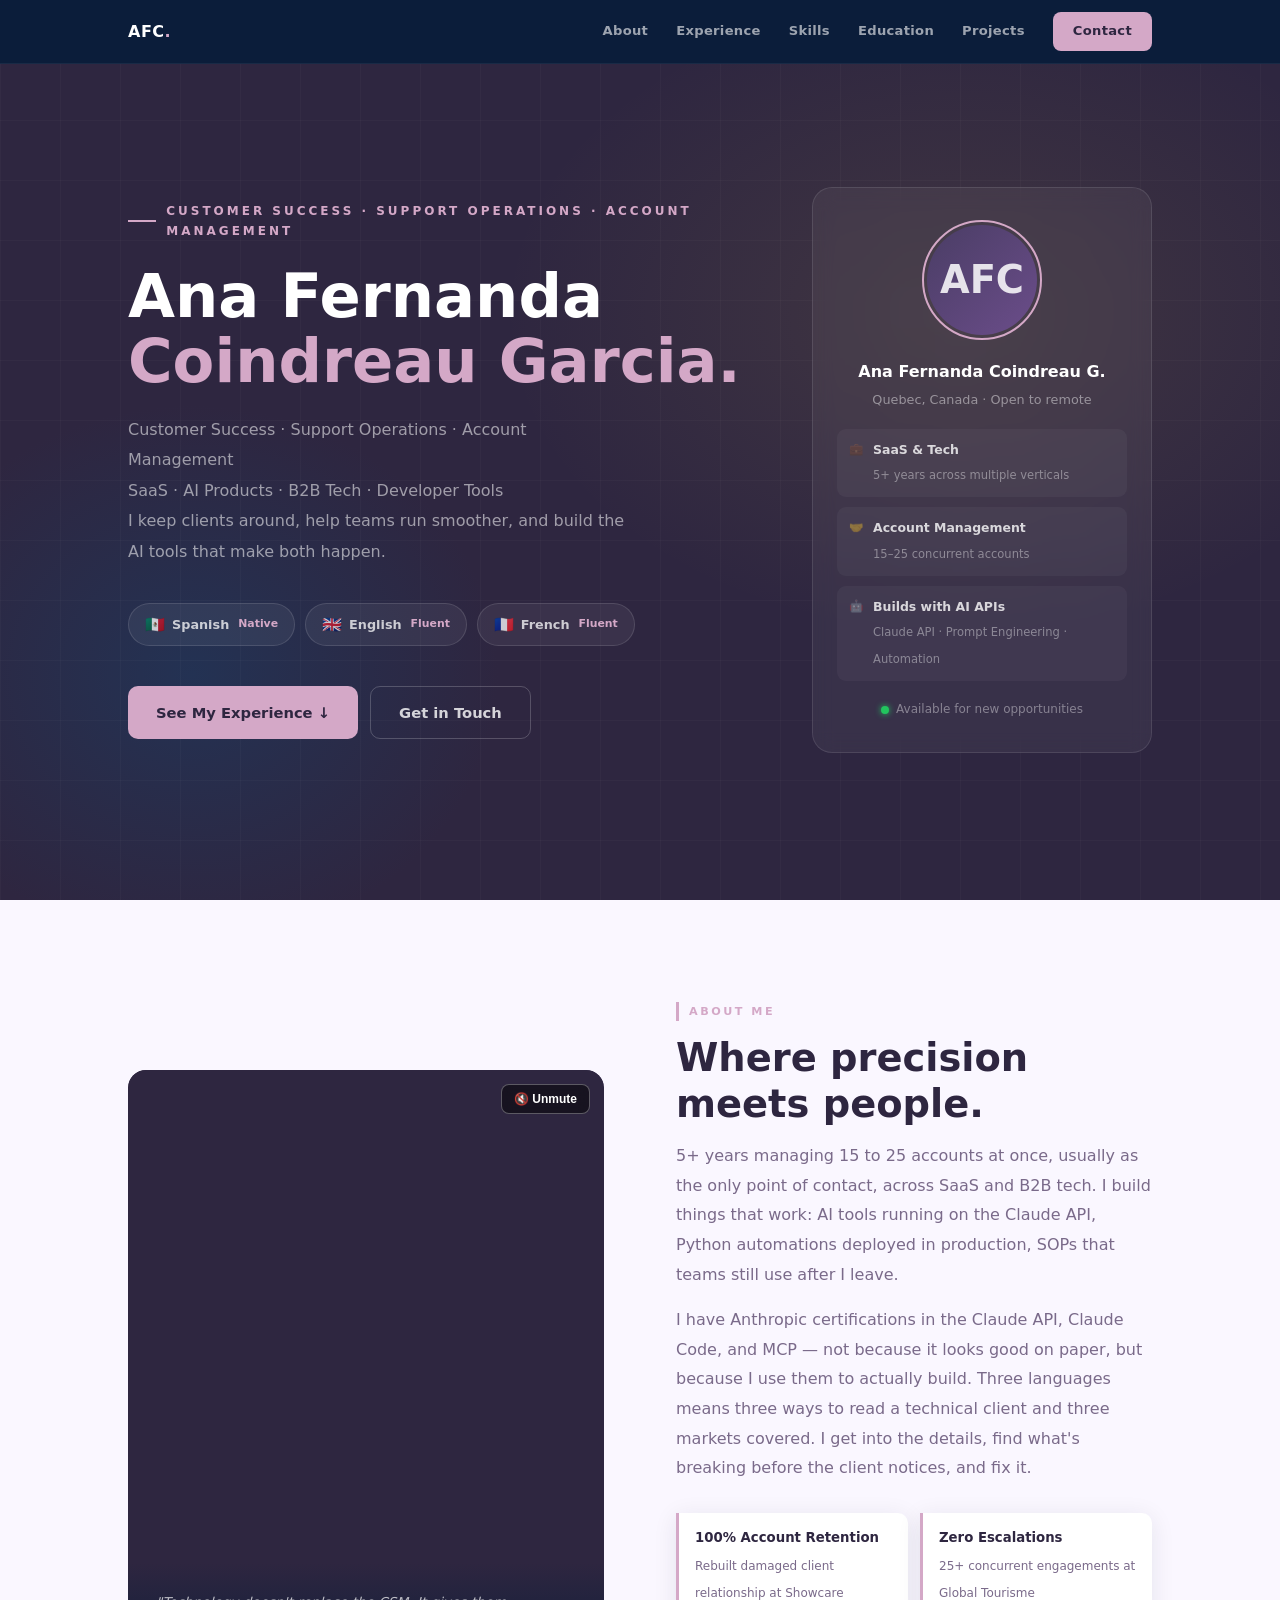
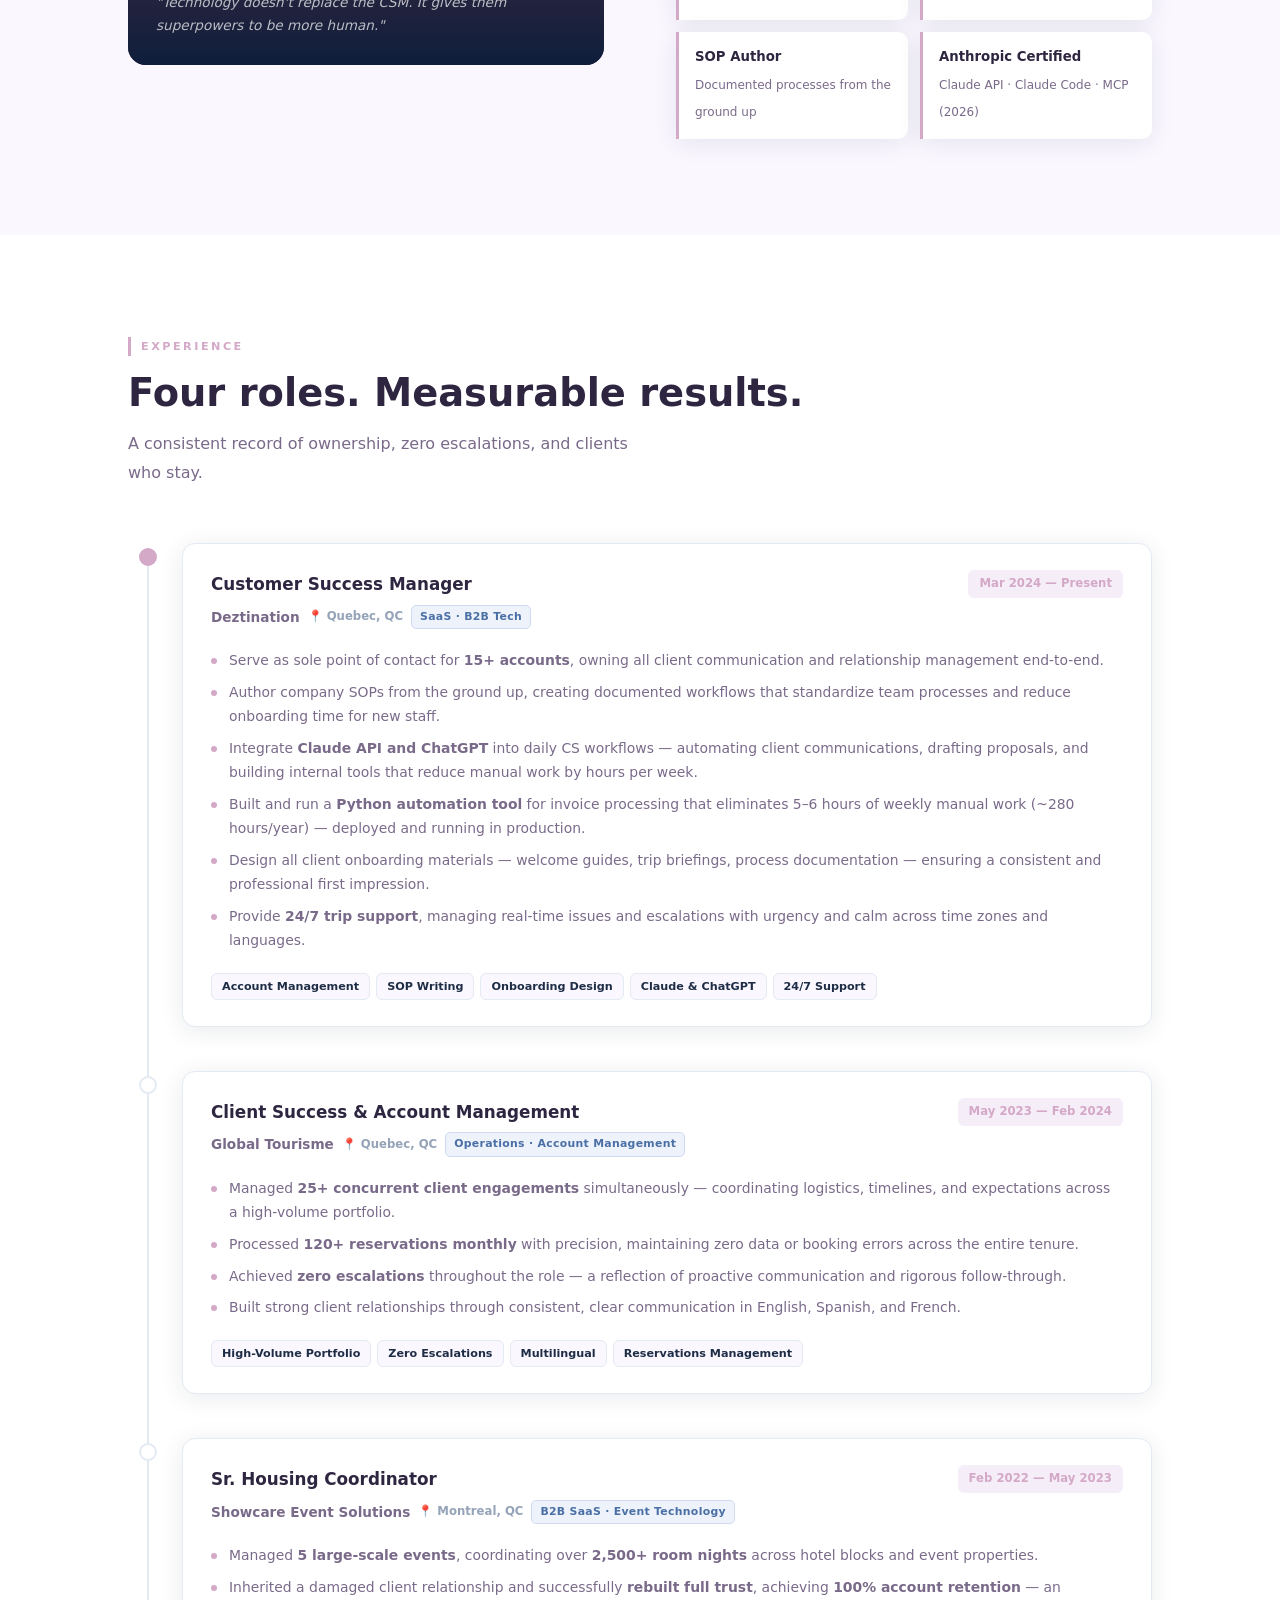
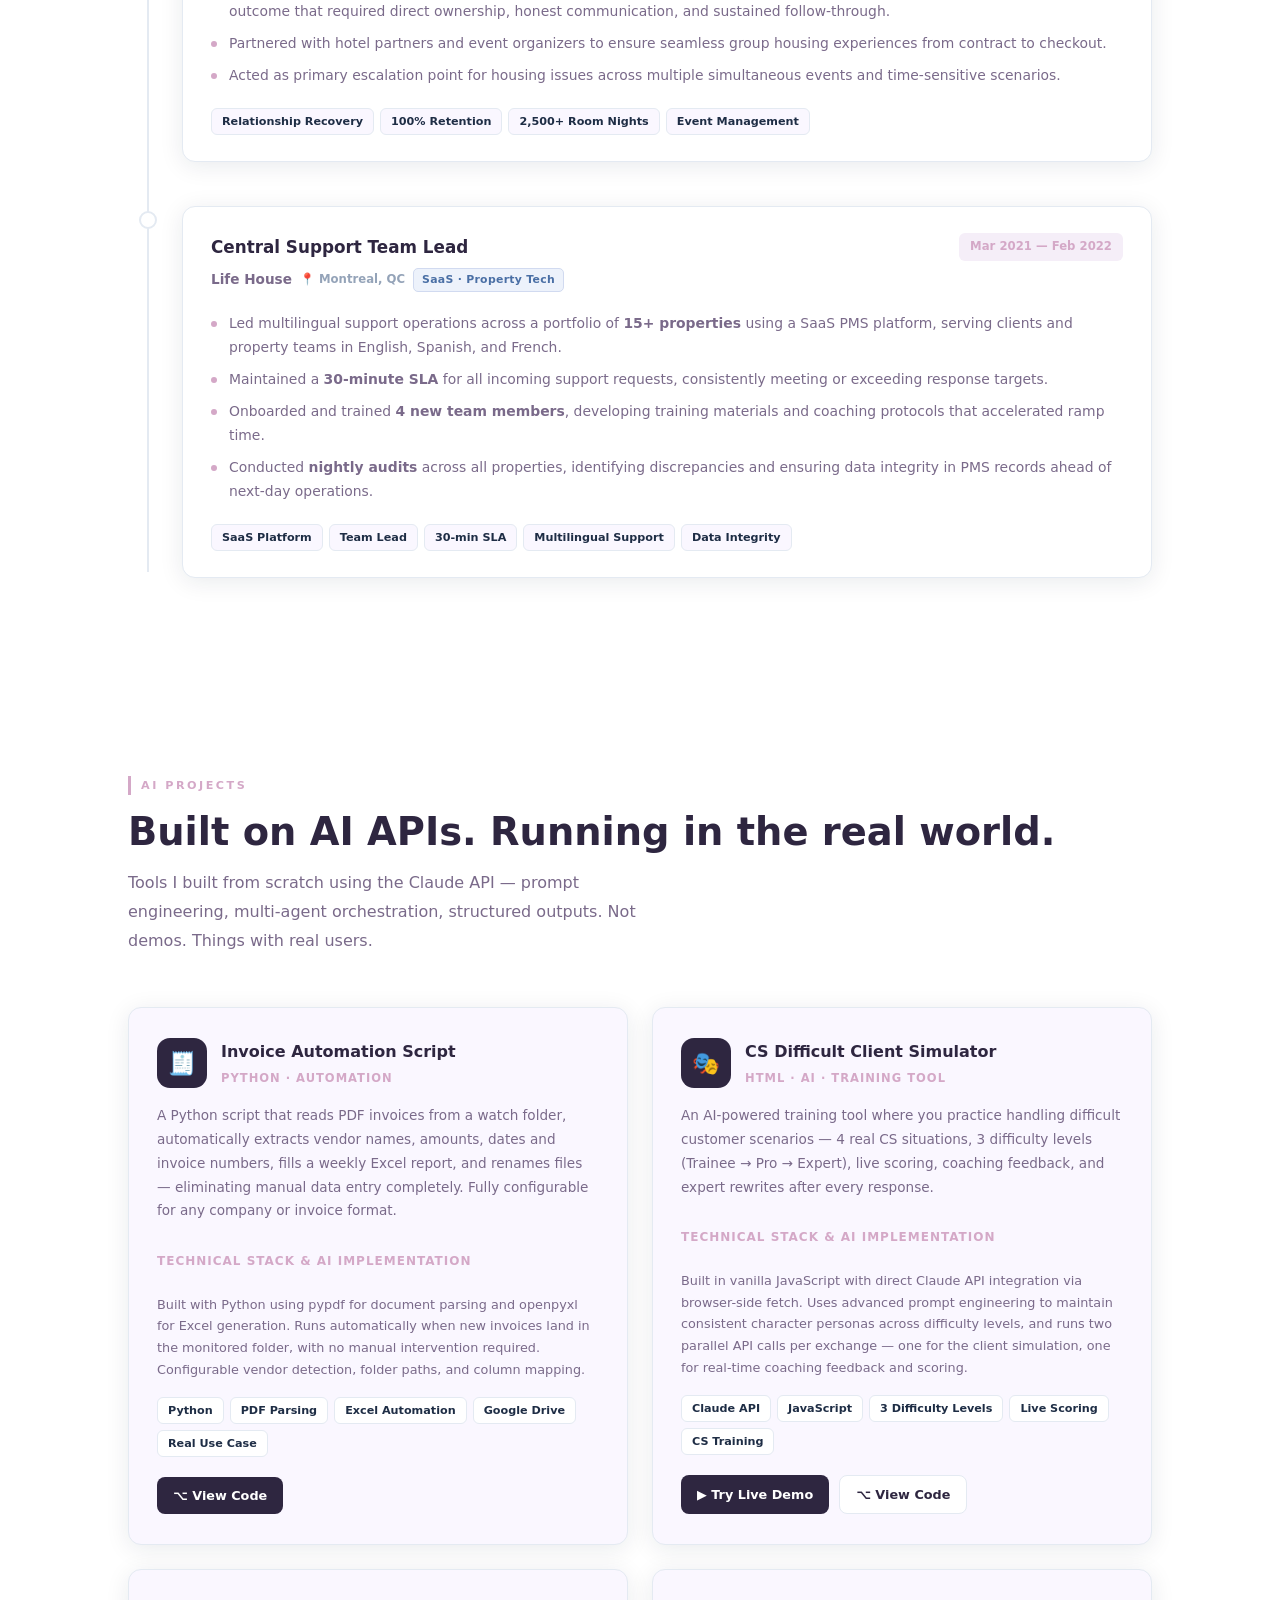
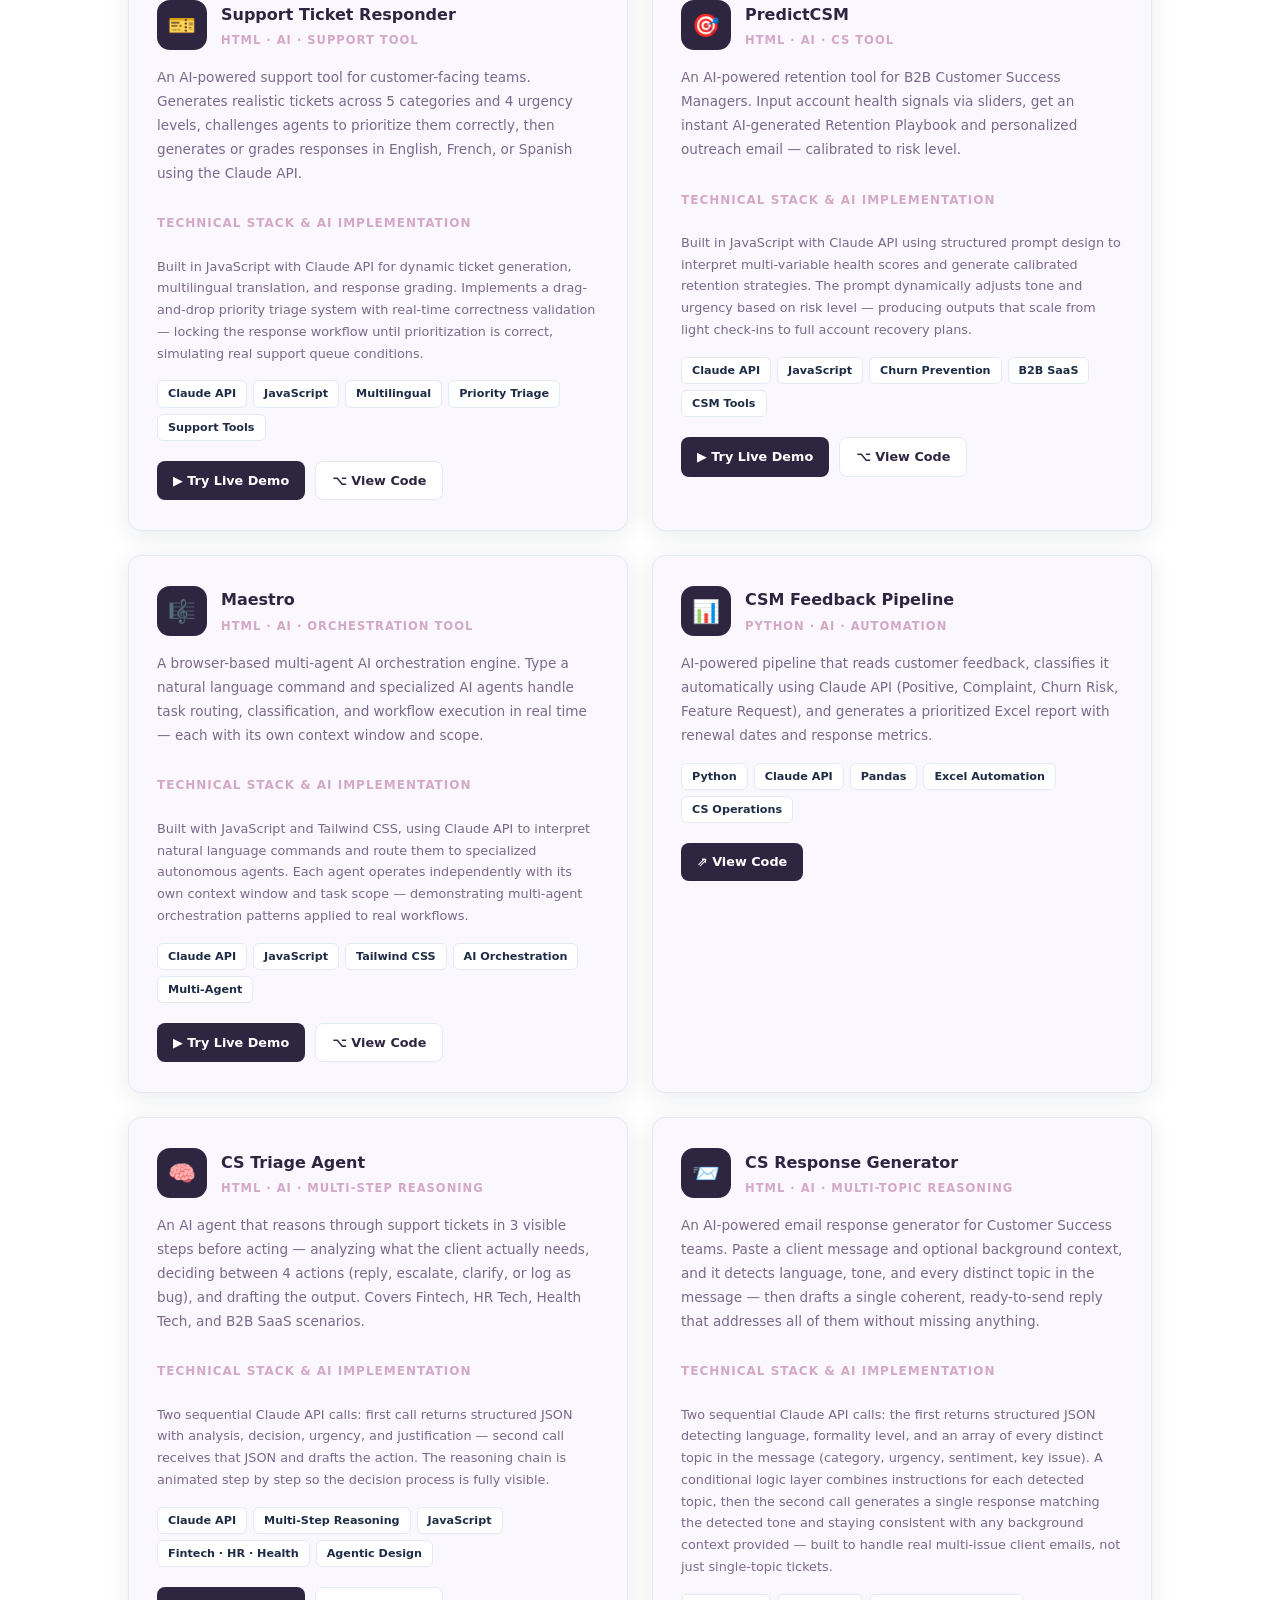
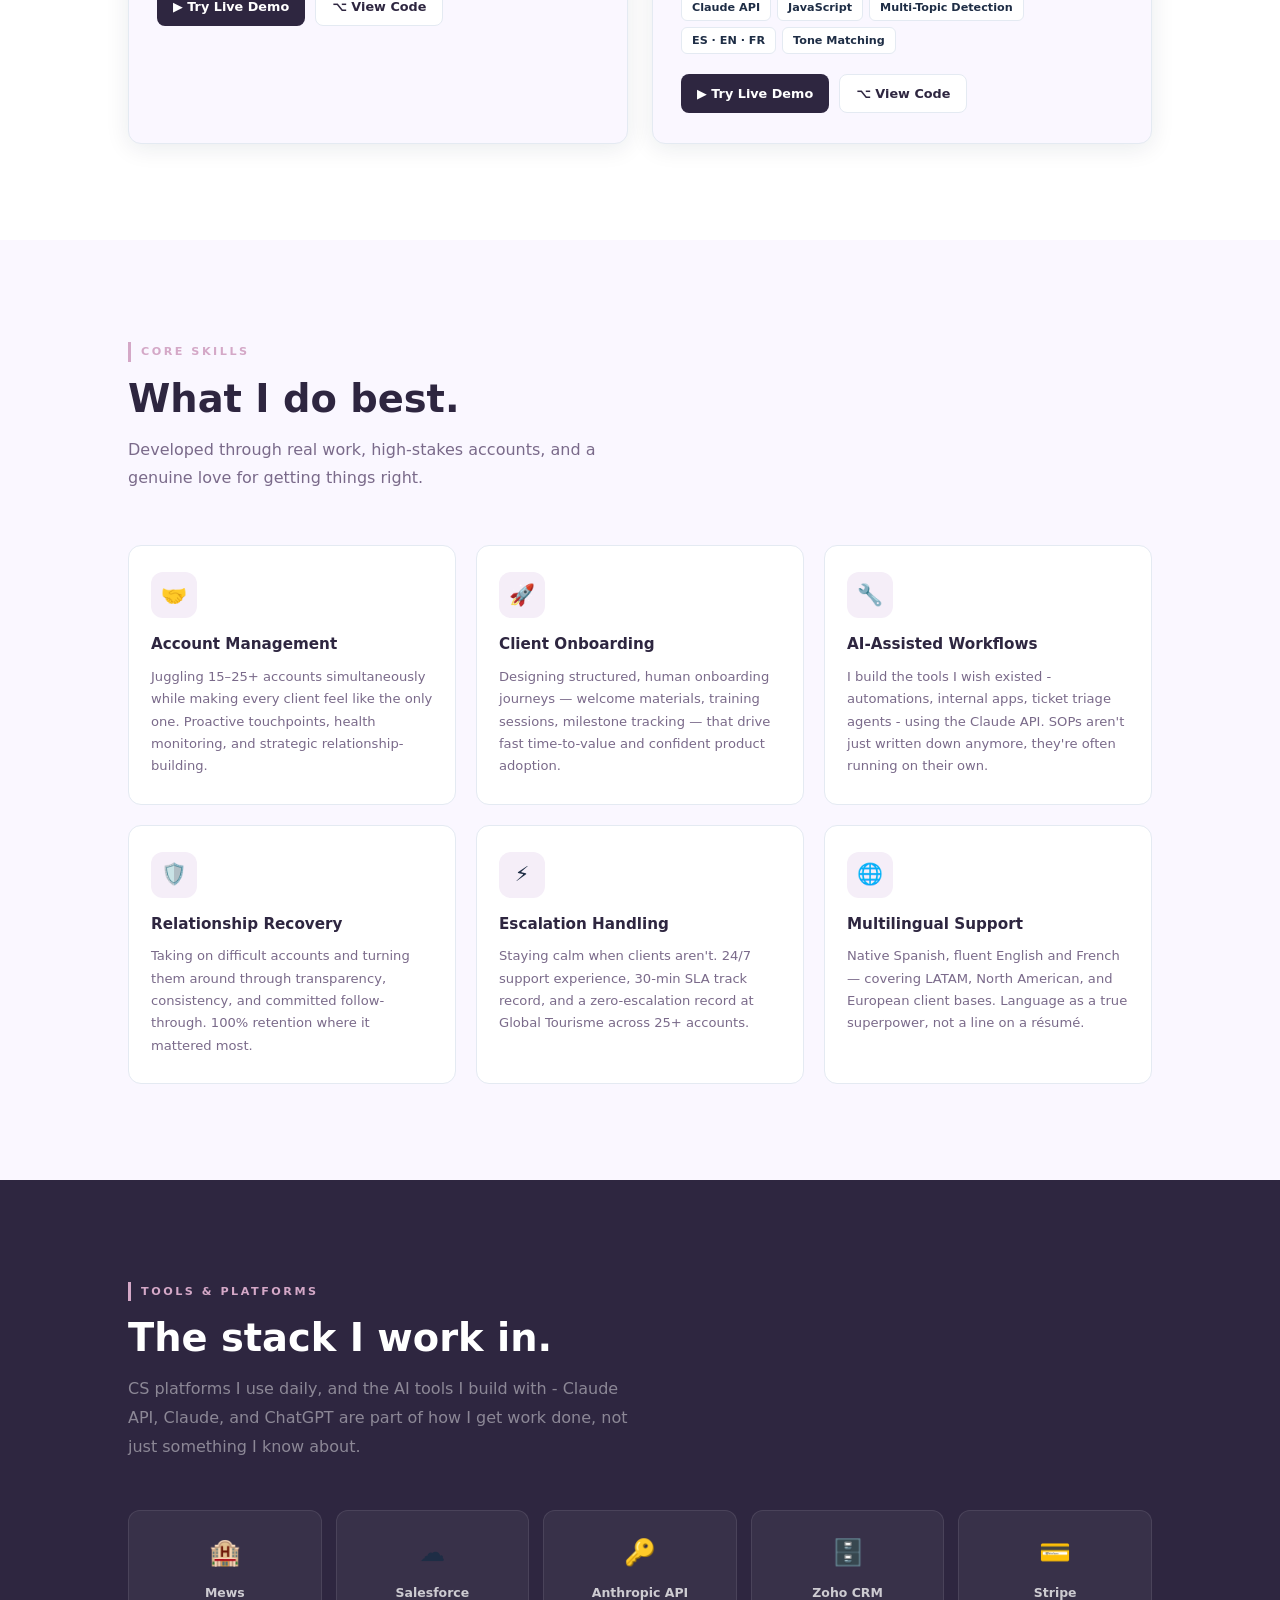
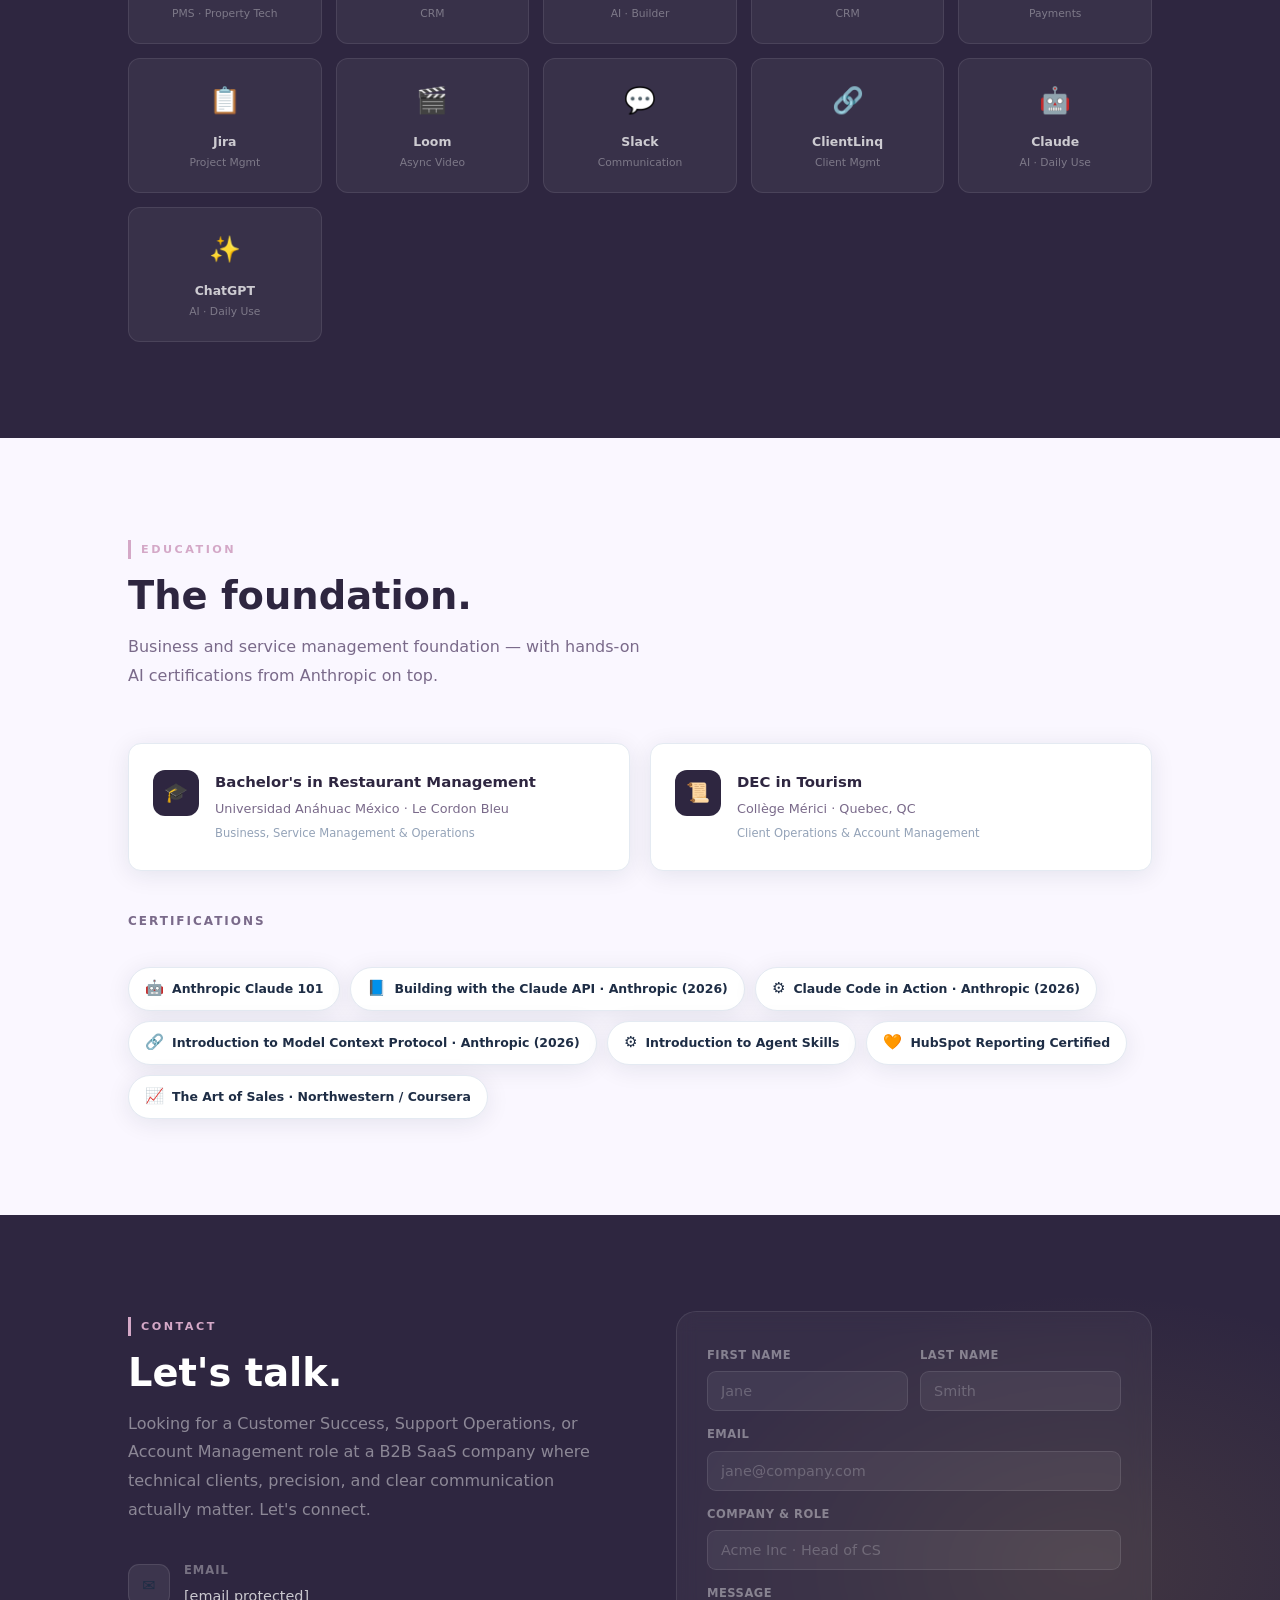
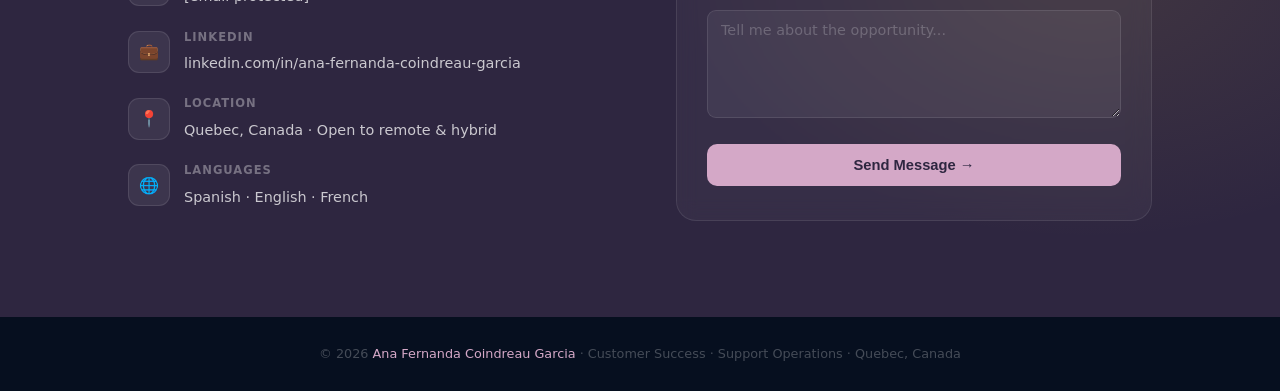
==== commit 121390c2: "Add CS Response Generator project card to portfolio" ====
--- a/index.html
+++ b/index.html
@@ -1021,6 +1021,33 @@
     <a href="https://github.com/Fernanda-Coindreau/Fernanda-Coindreau.github.io/tree/main/cs-triage-agent" target="_blank" class="proj-link secondary">⌥ View Code</a>
   </div>
 </div>
+
+<!-- Project 8 - CS Response Generator -->
+<div class="proj-card fade">
+  <div class="proj-top">
+    <div class="proj-icon">📨</div>
+    <div>
+      <div class="proj-title">CS Response Generator</div>
+      <div class="proj-type">HTML · AI · Multi-Topic Reasoning</div>
+    </div>
+  </div>
+  <p class="proj-desc">
+    An AI-powered email response generator for Customer Success teams. Paste a client message and optional background context, and it detects language, tone, and every distinct topic in the message — then drafts a single coherent, ready-to-send reply that addresses all of them without missing anything.
+  </p>
+  <p style="font-size:.75rem;font-weight:700;letter-spacing:1px;text-transform:uppercase;color:var(--gold);margin:12px 0 6px">Technical Stack & AI Implementation</p>
+  <p style="font-size:.8rem;color:var(--muted);line-height:1.7;">Two sequential Claude API calls: the first returns structured JSON detecting language, formality level, and an array of every distinct topic in the message (category, urgency, sentiment, key issue). A conditional logic layer combines instructions for each detected topic, then the second call generates a single response matching the detected tone and staying consistent with any background context provided — built to handle real multi-issue client emails, not just single-topic tickets.</p>
+  <div class="proj-tags">
+    <span class="proj-tag">Claude API</span>
+    <span class="proj-tag">JavaScript</span>
+    <span class="proj-tag">Multi-Topic Detection</span>
+    <span class="proj-tag">ES · EN · FR</span>
+    <span class="proj-tag">Tone Matching</span>
+  </div>
+  <div class="proj-links">
+    <a href="https://fernanda-coindreau.github.io/cs-response-generator/" target="_blank" class="proj-link primary">▶ Try Live Demo</a>
+    <a href="https://github.com/Fernanda-Coindreau/Fernanda-Coindreau.github.io/tree/main/cs-response-generator" target="_blank" class="proj-link secondary">⌥ View Code</a>
+  </div>
+</div>
     </div>
 
     </div>
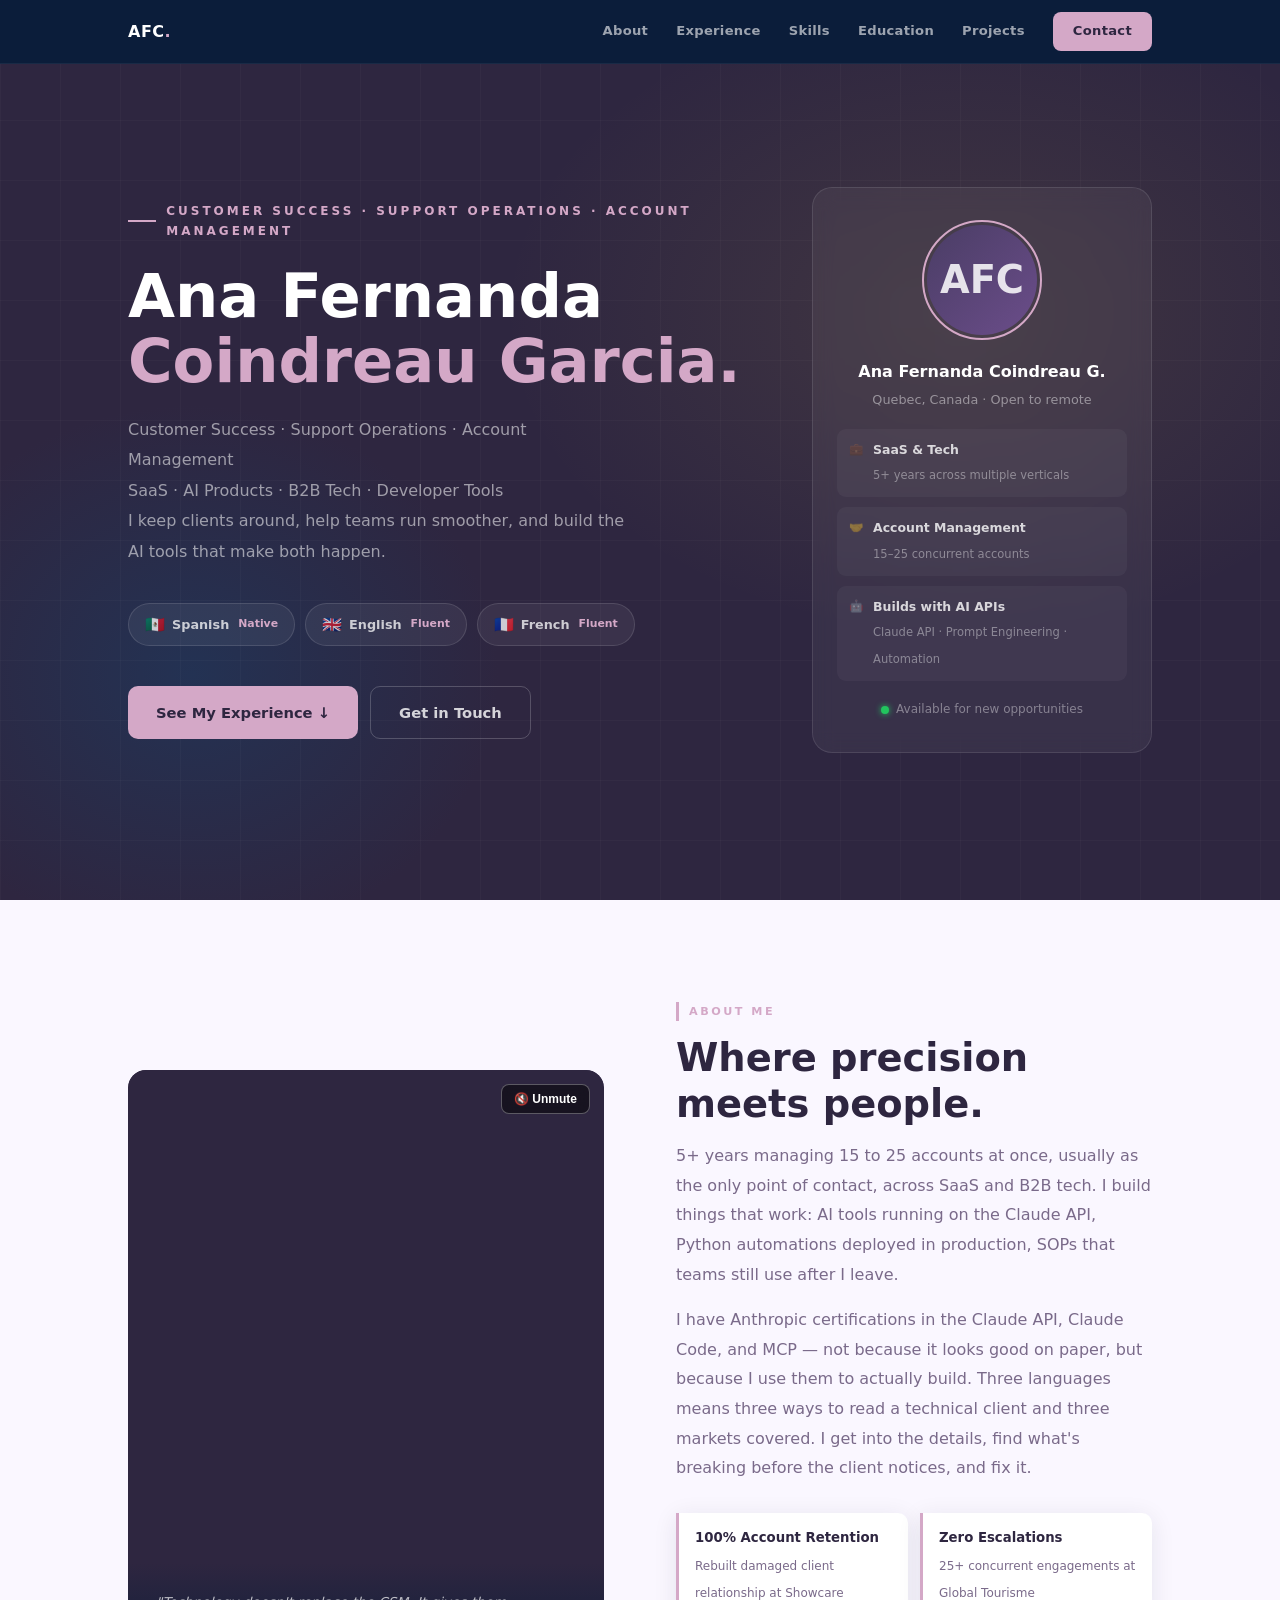
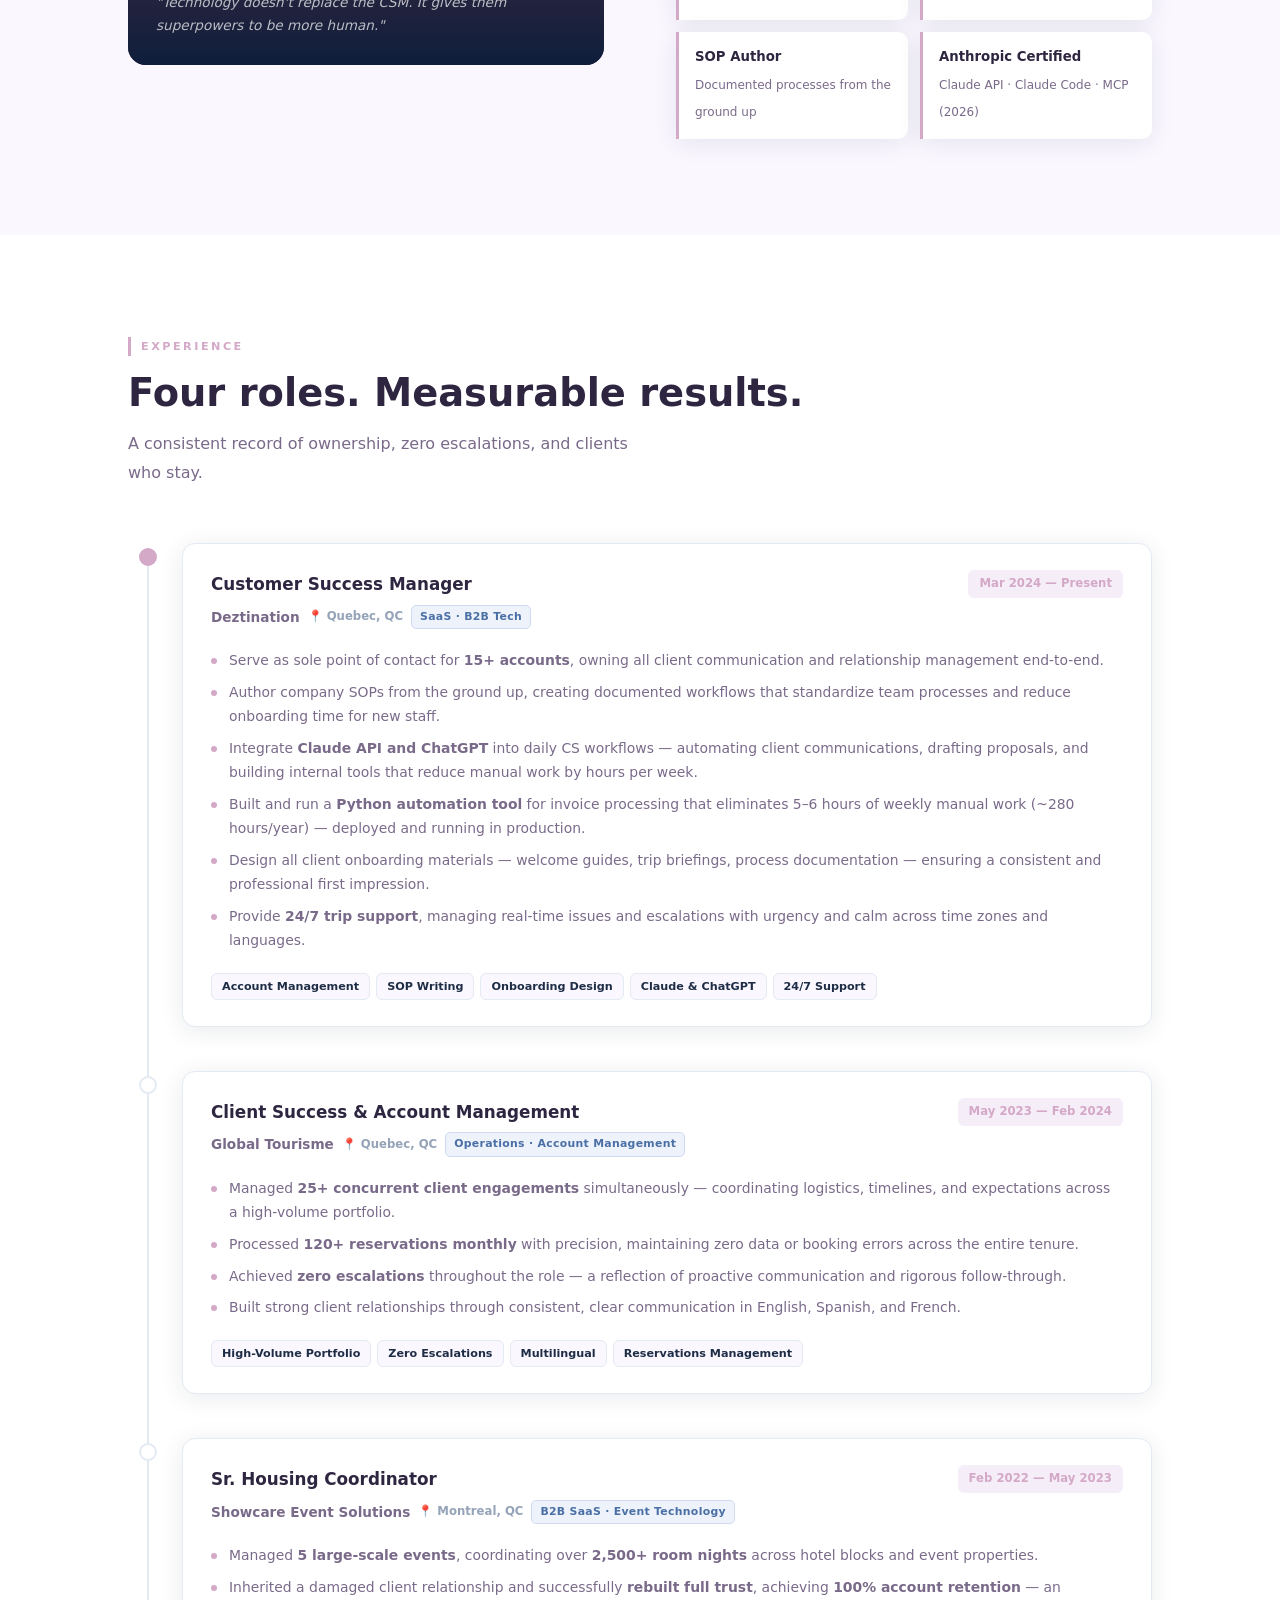
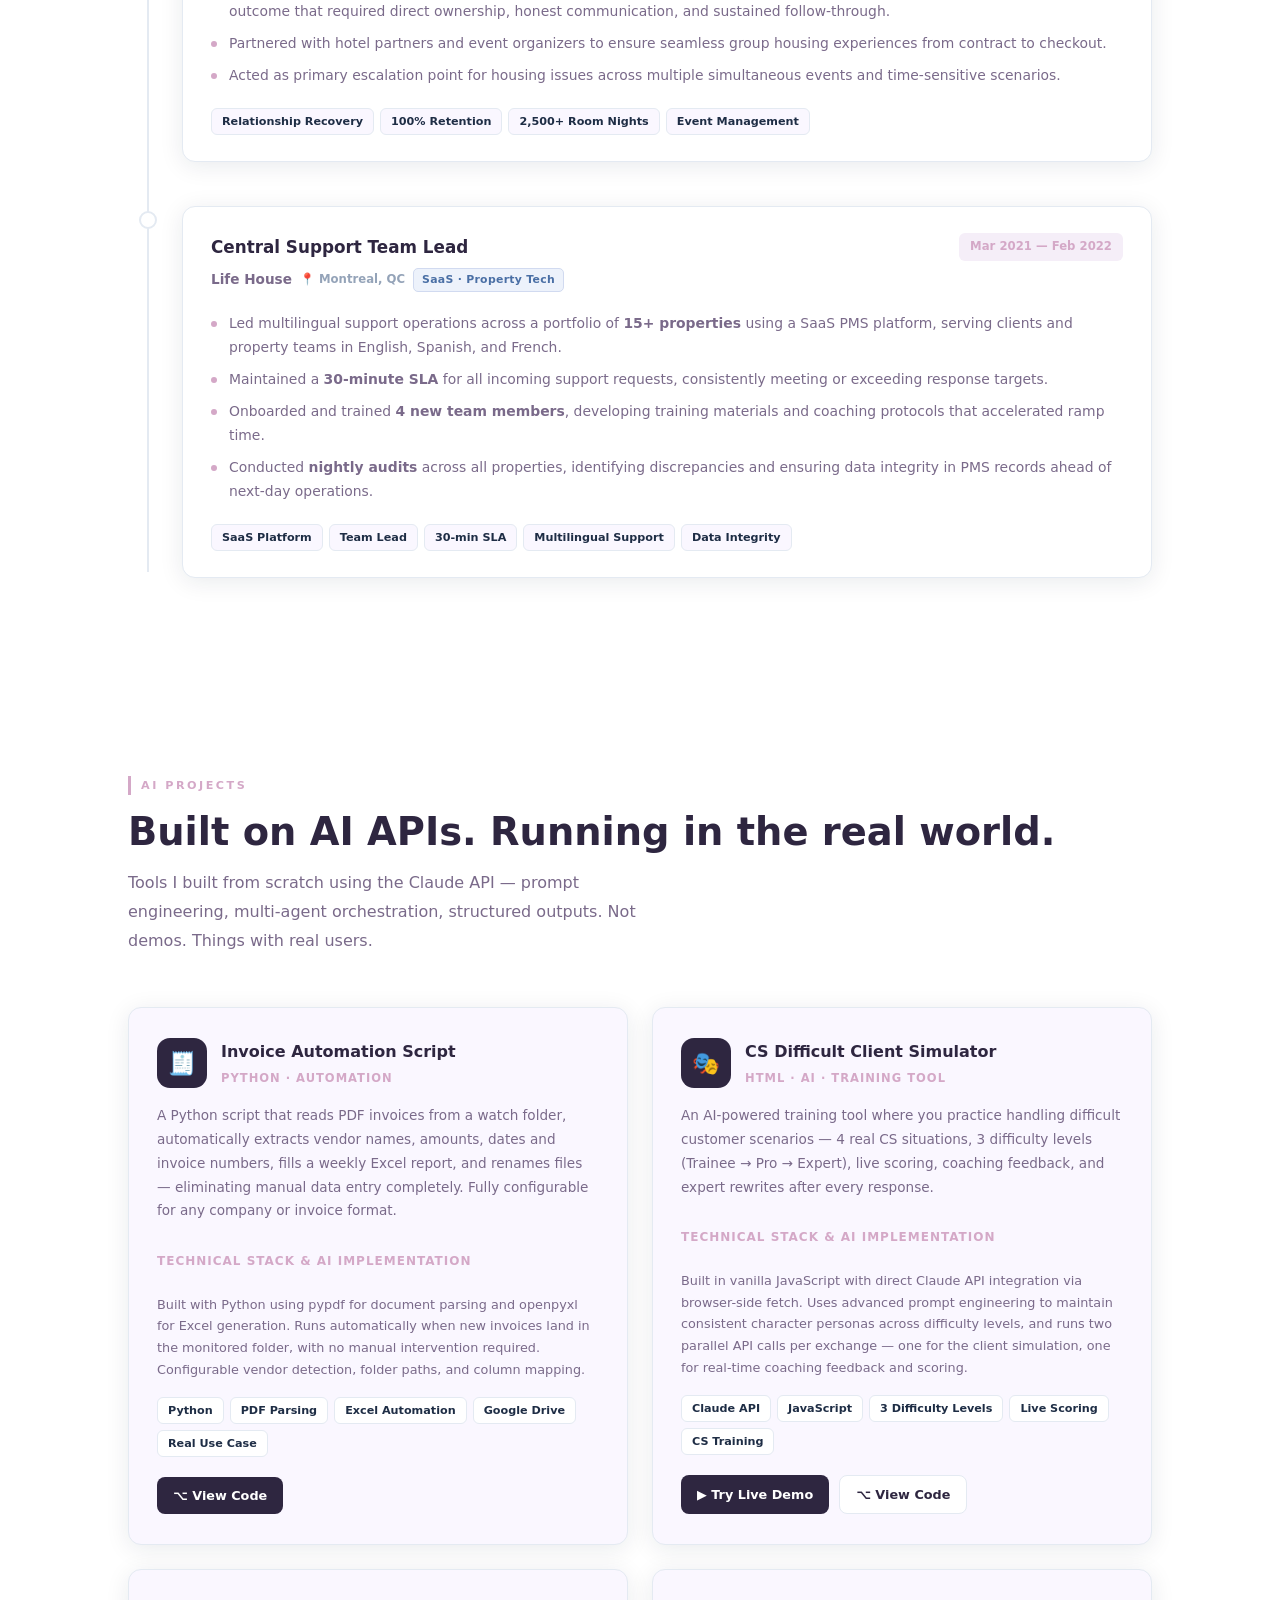
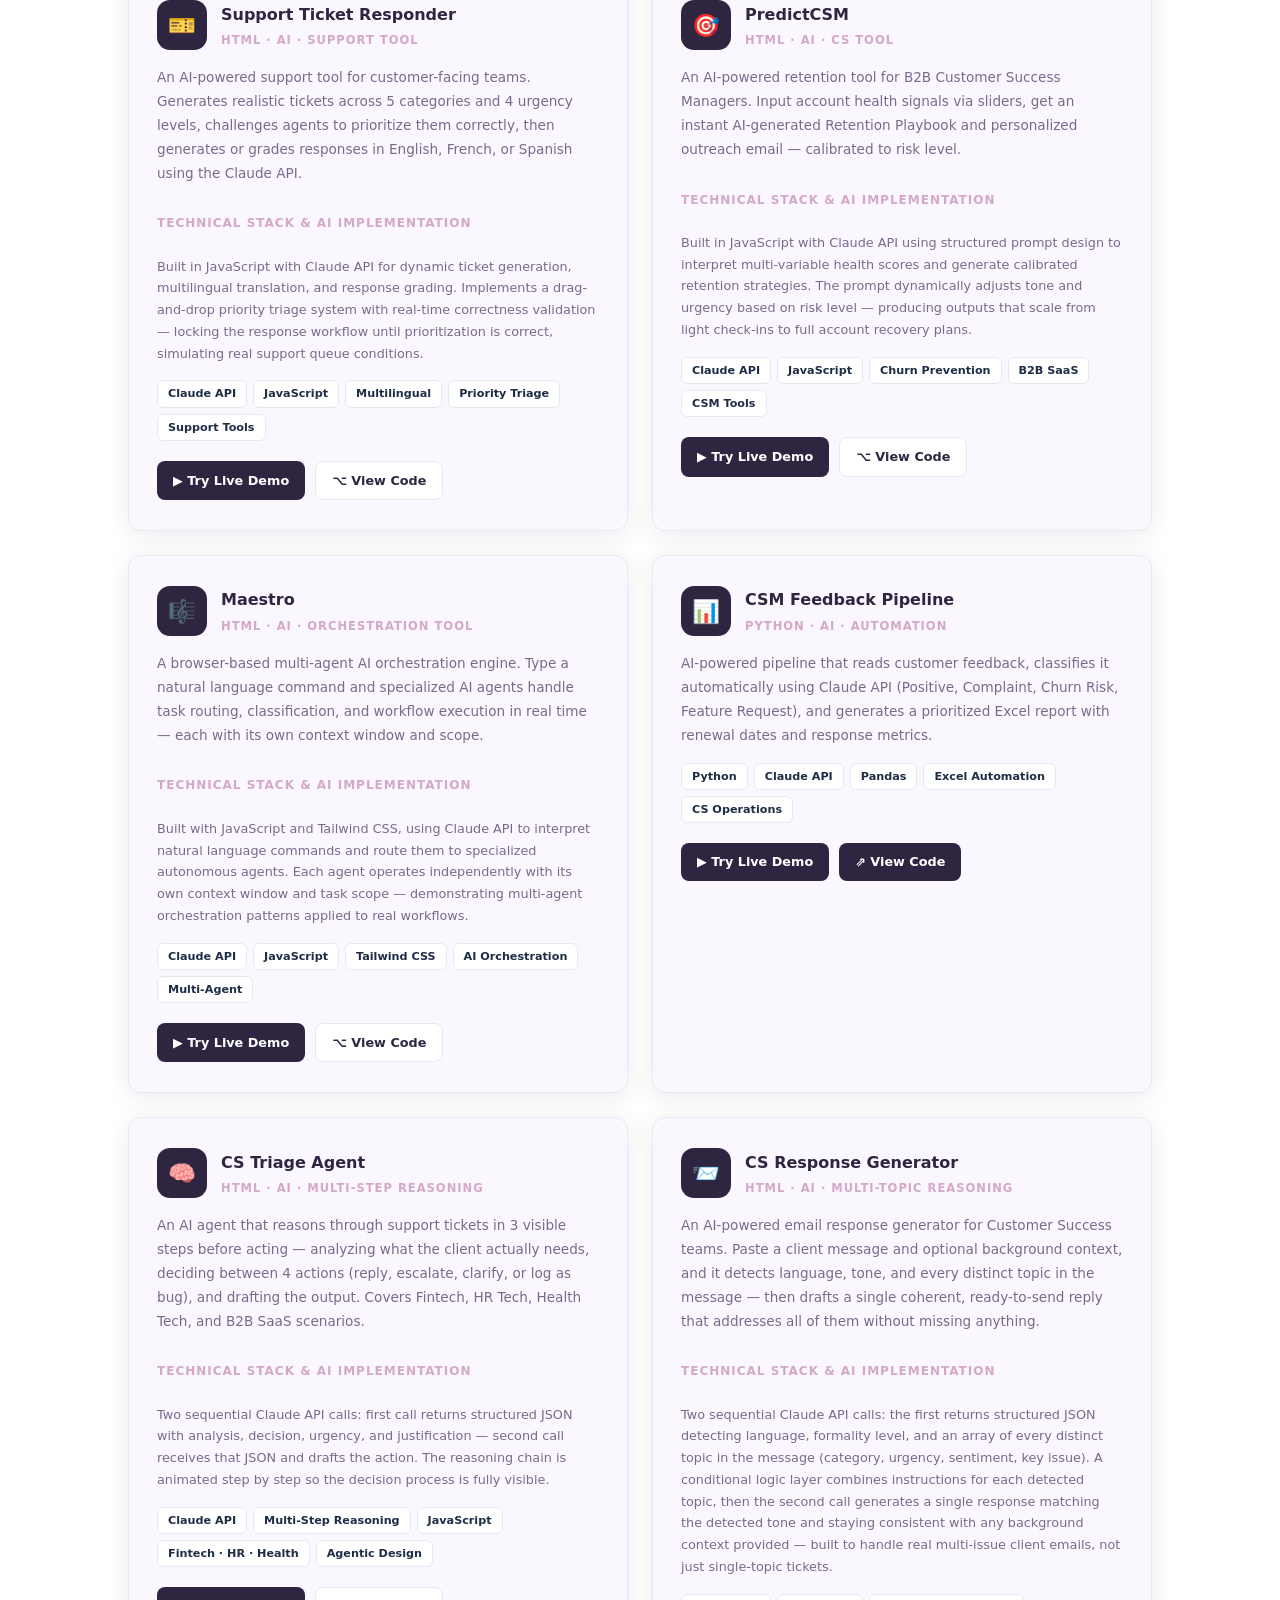
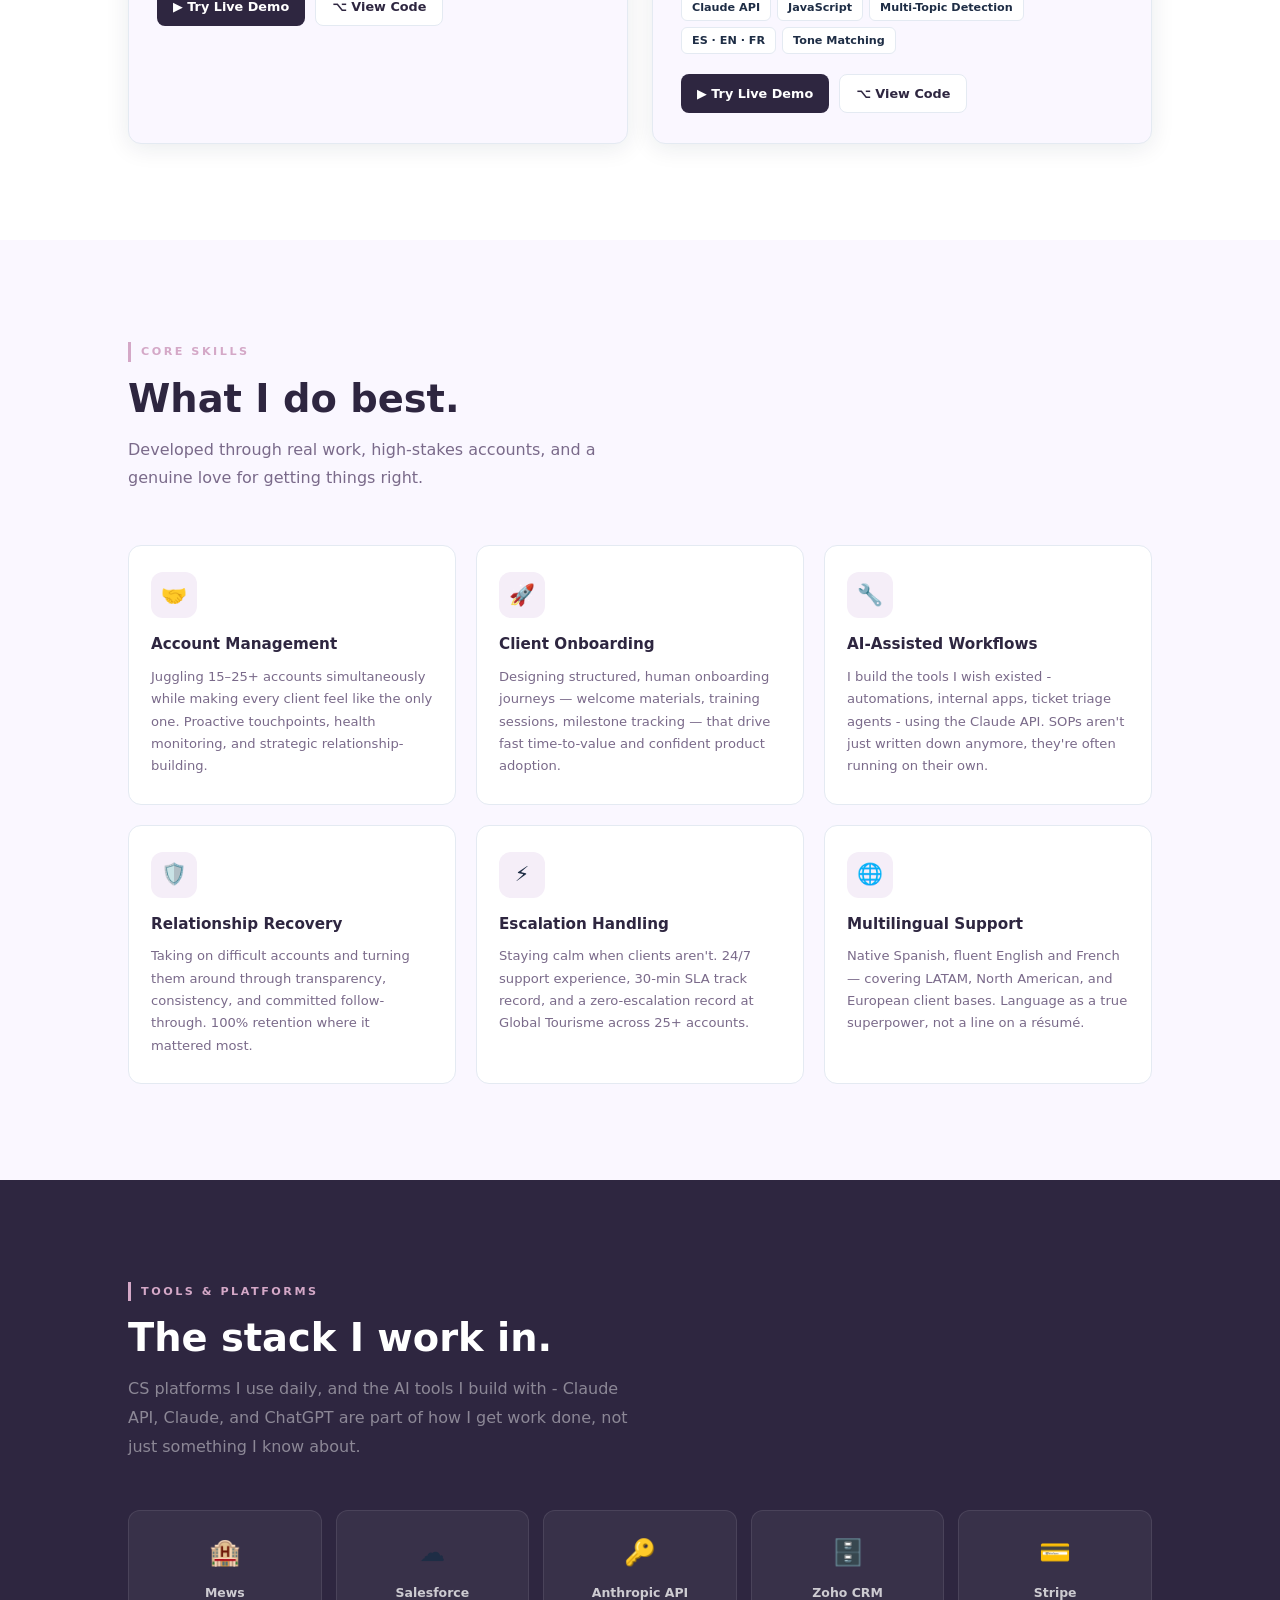
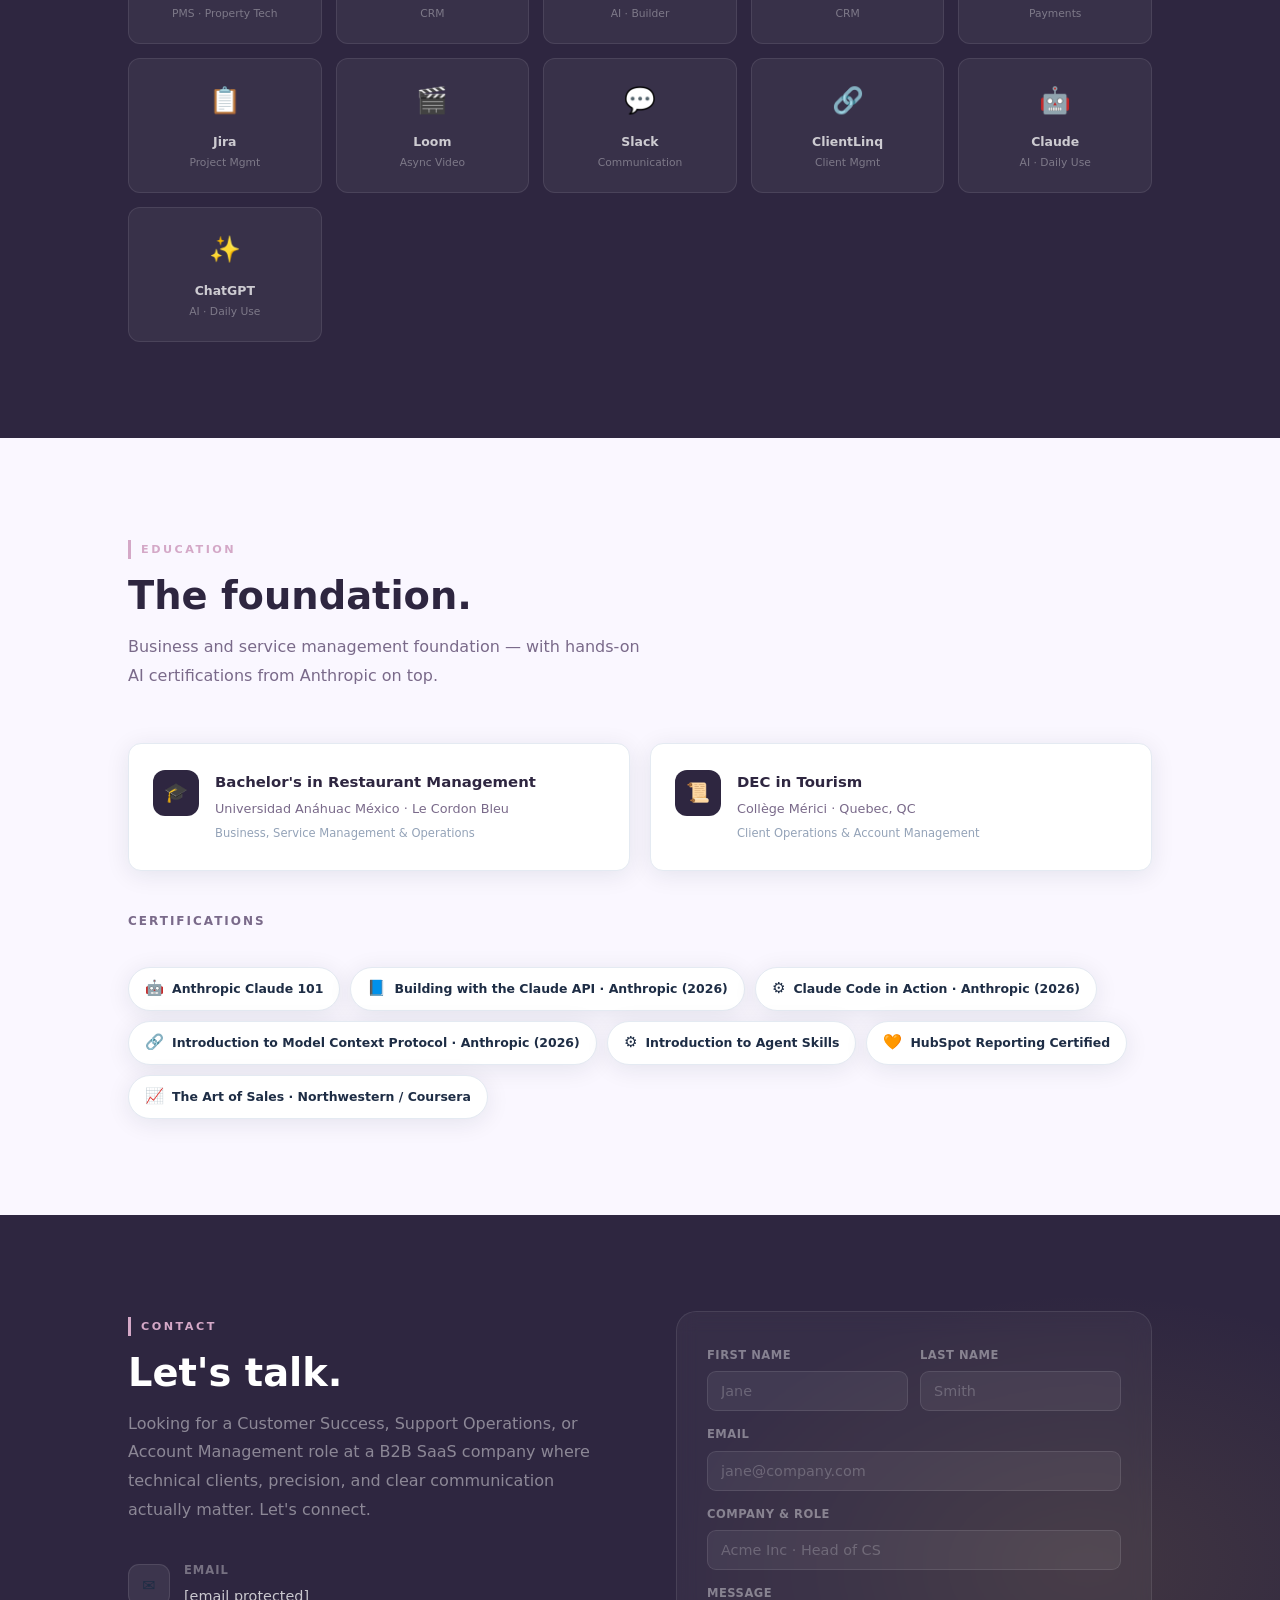
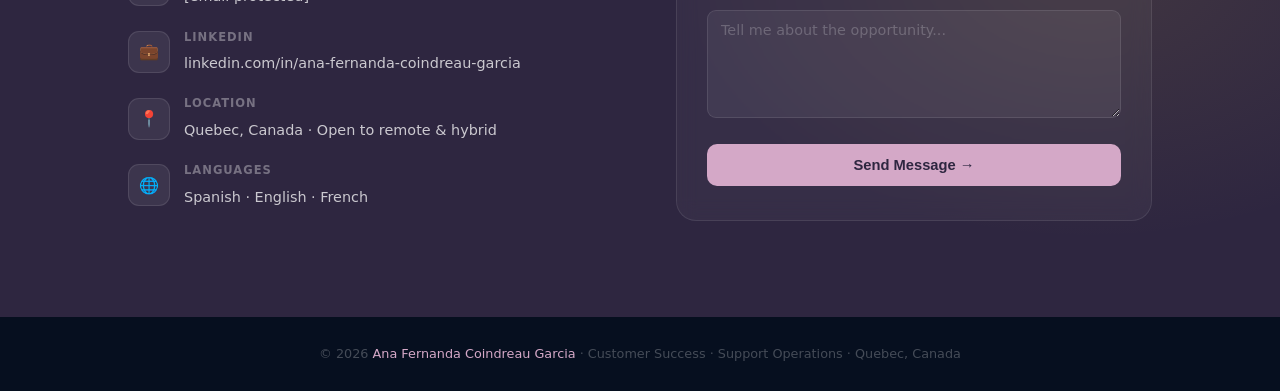
==== commit 6a27c383: "Add Try Live Demo button to CSM Feedback Pipeline card" ====
--- a/index.html
+++ b/index.html
@@ -992,6 +992,7 @@
           <span class="proj-tag">CS Operations</span>
         </div>
         <div class="proj-links">
+          <a href="https://fernanda-coindreau.github.io/csm-feedback-pipeline/" target="_blank" class="proj-link primary">▶ Try Live Demo</a>
           <a href="https://github.com/Fernanda-Coindreau/csm-feedback-pipeline" target="_blank" class="proj-link primary">⇗ View Code</a>
         </div>
       </div>
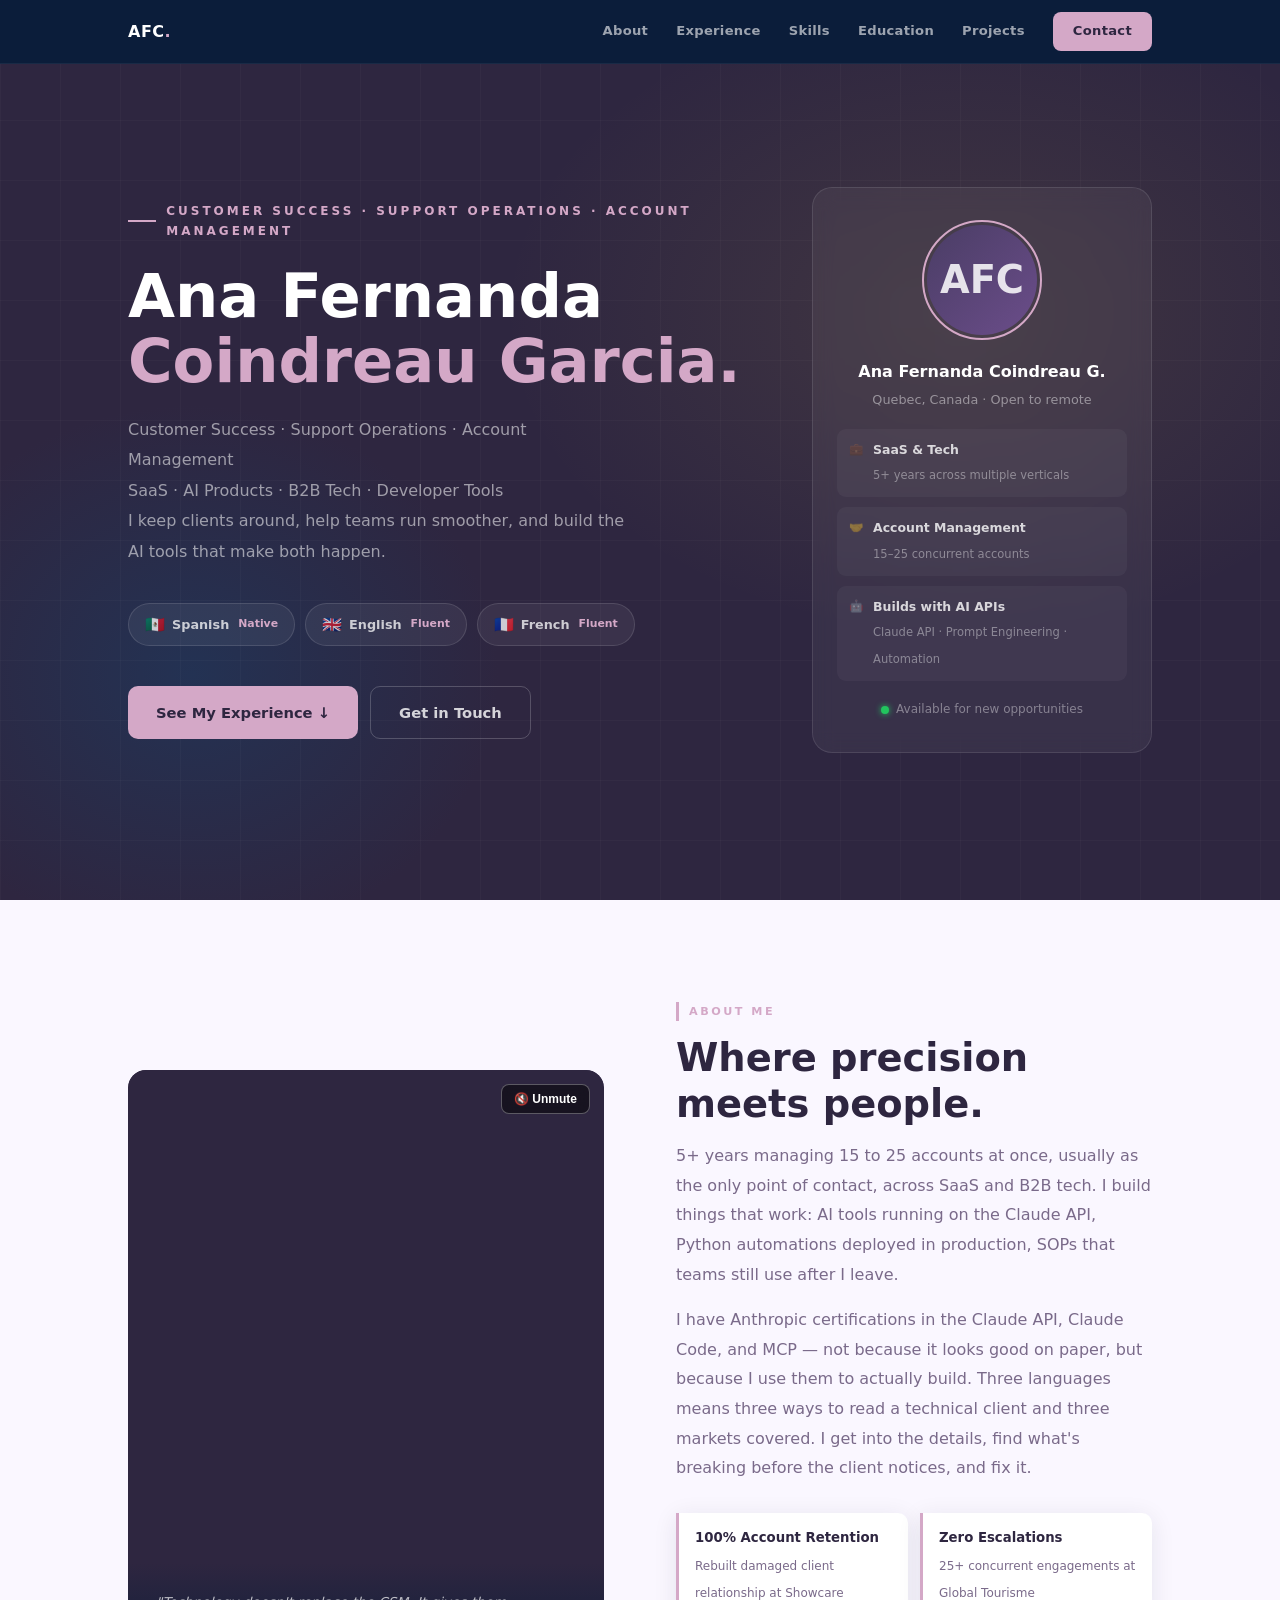
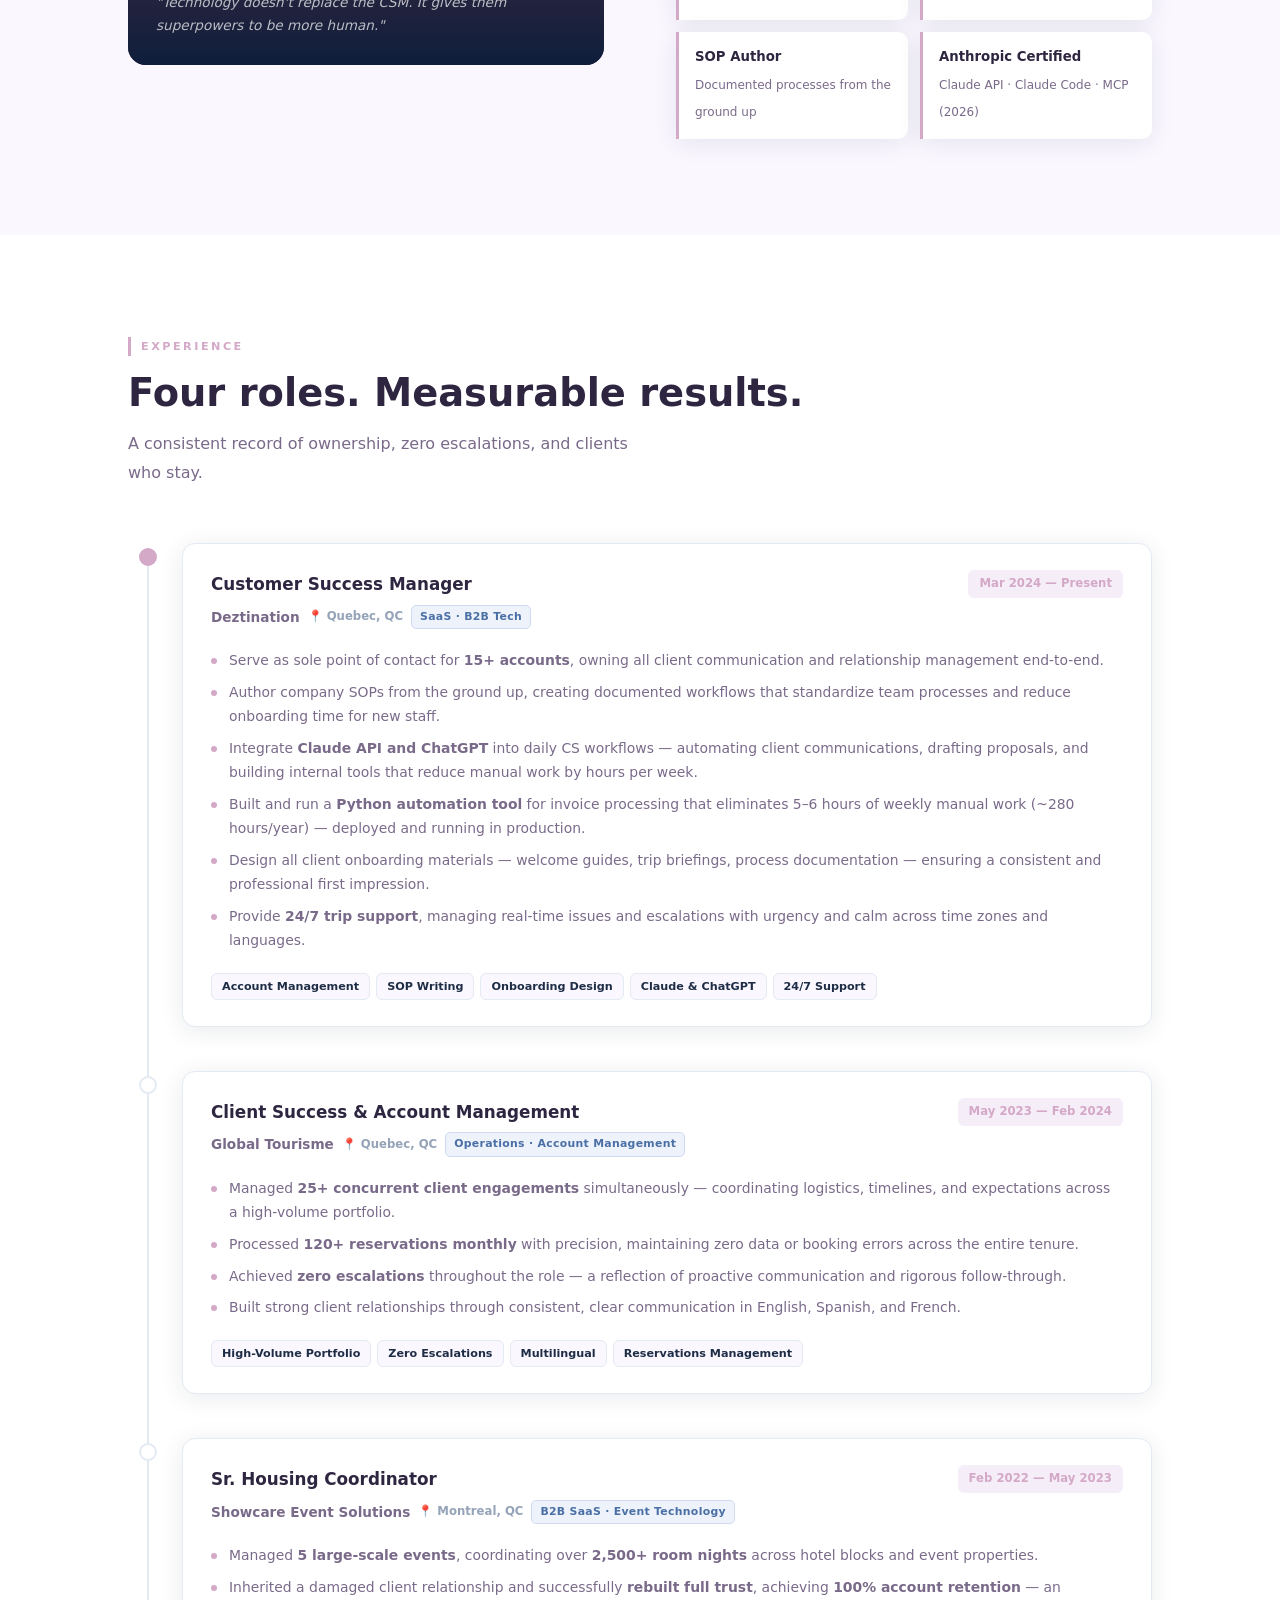
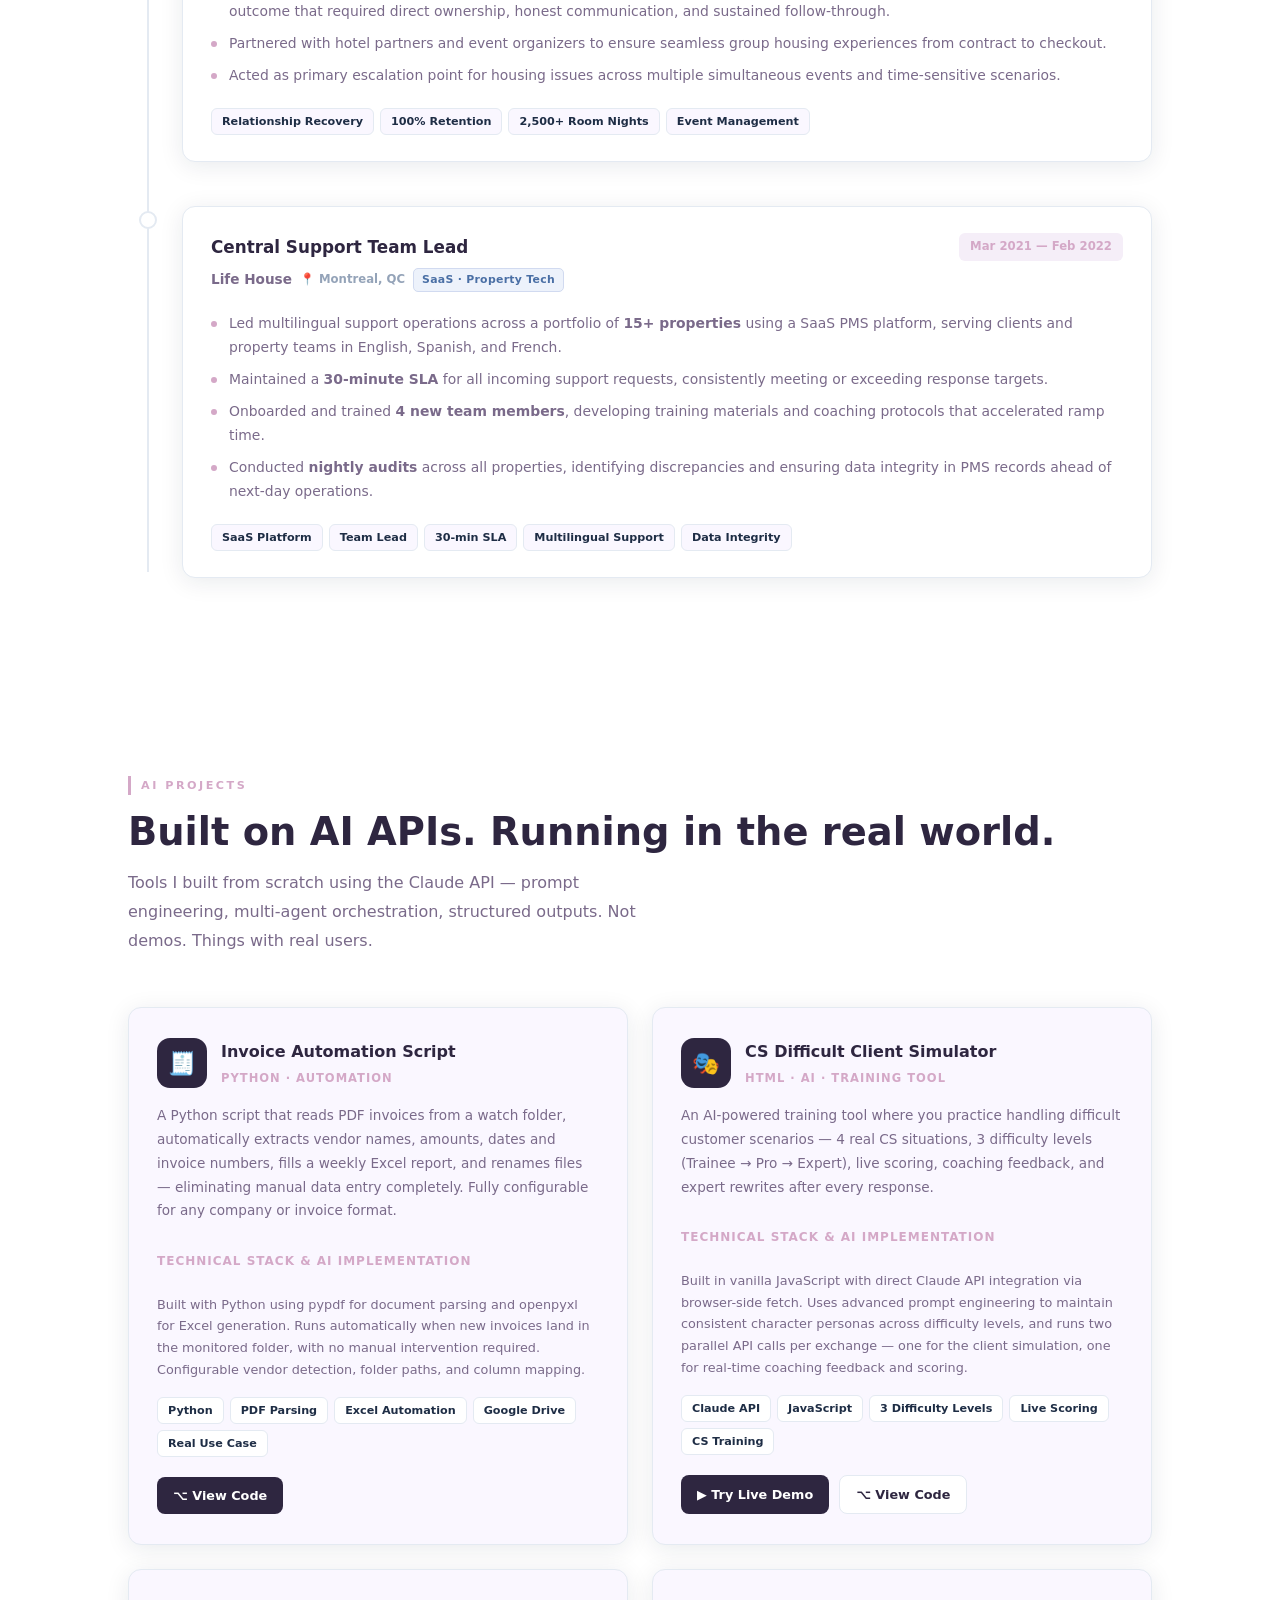
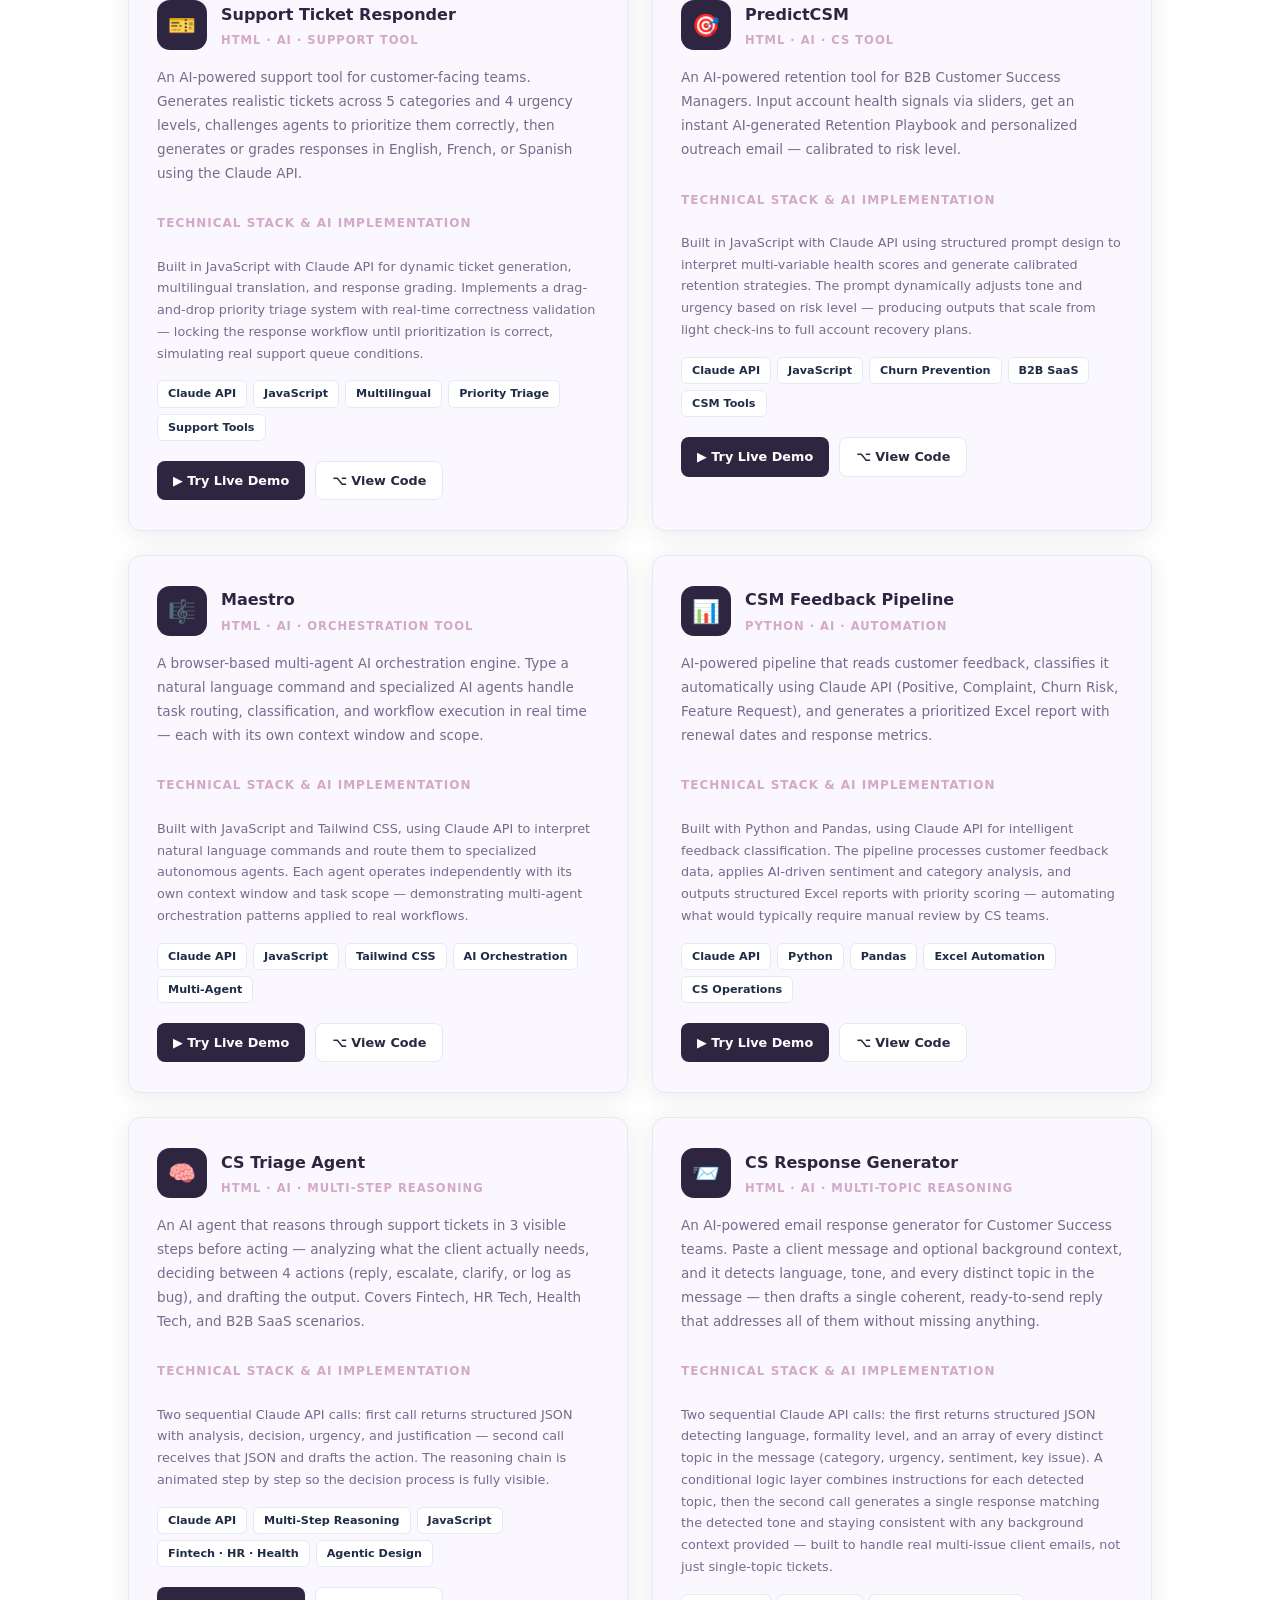
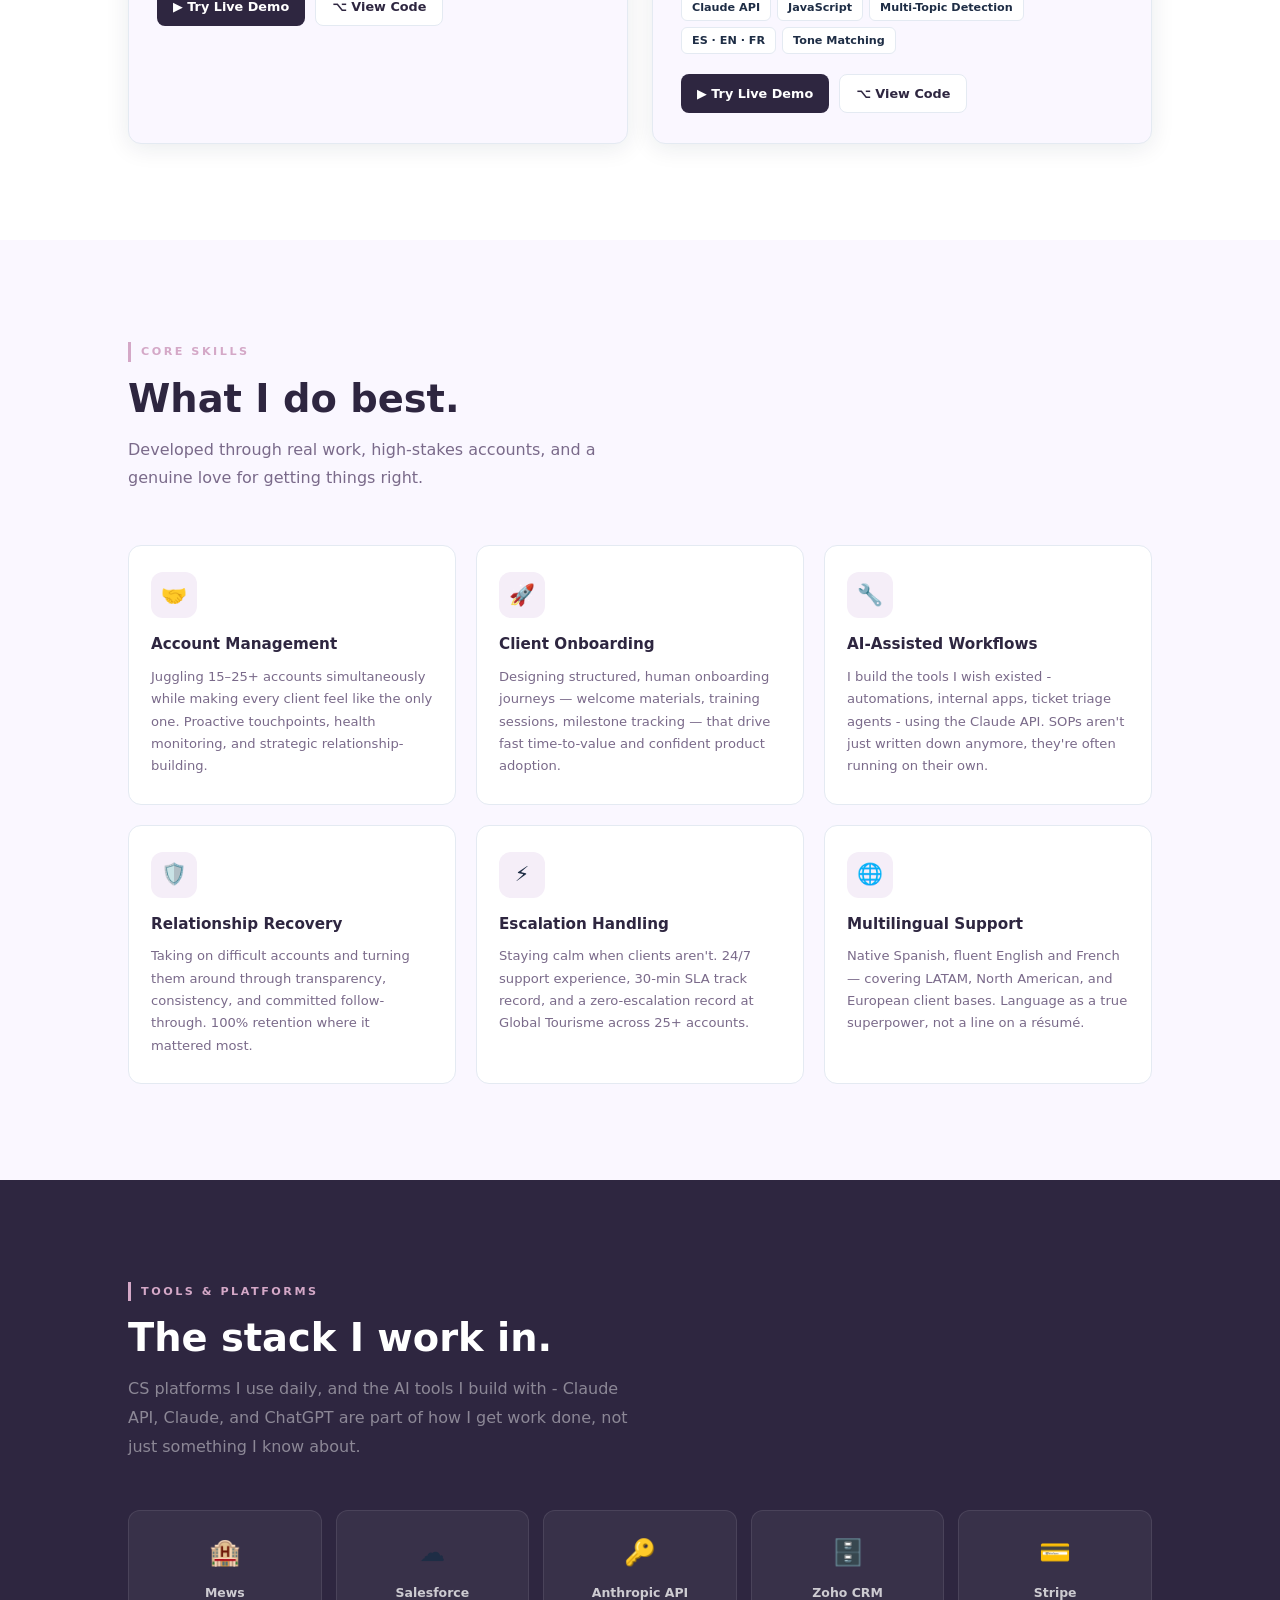
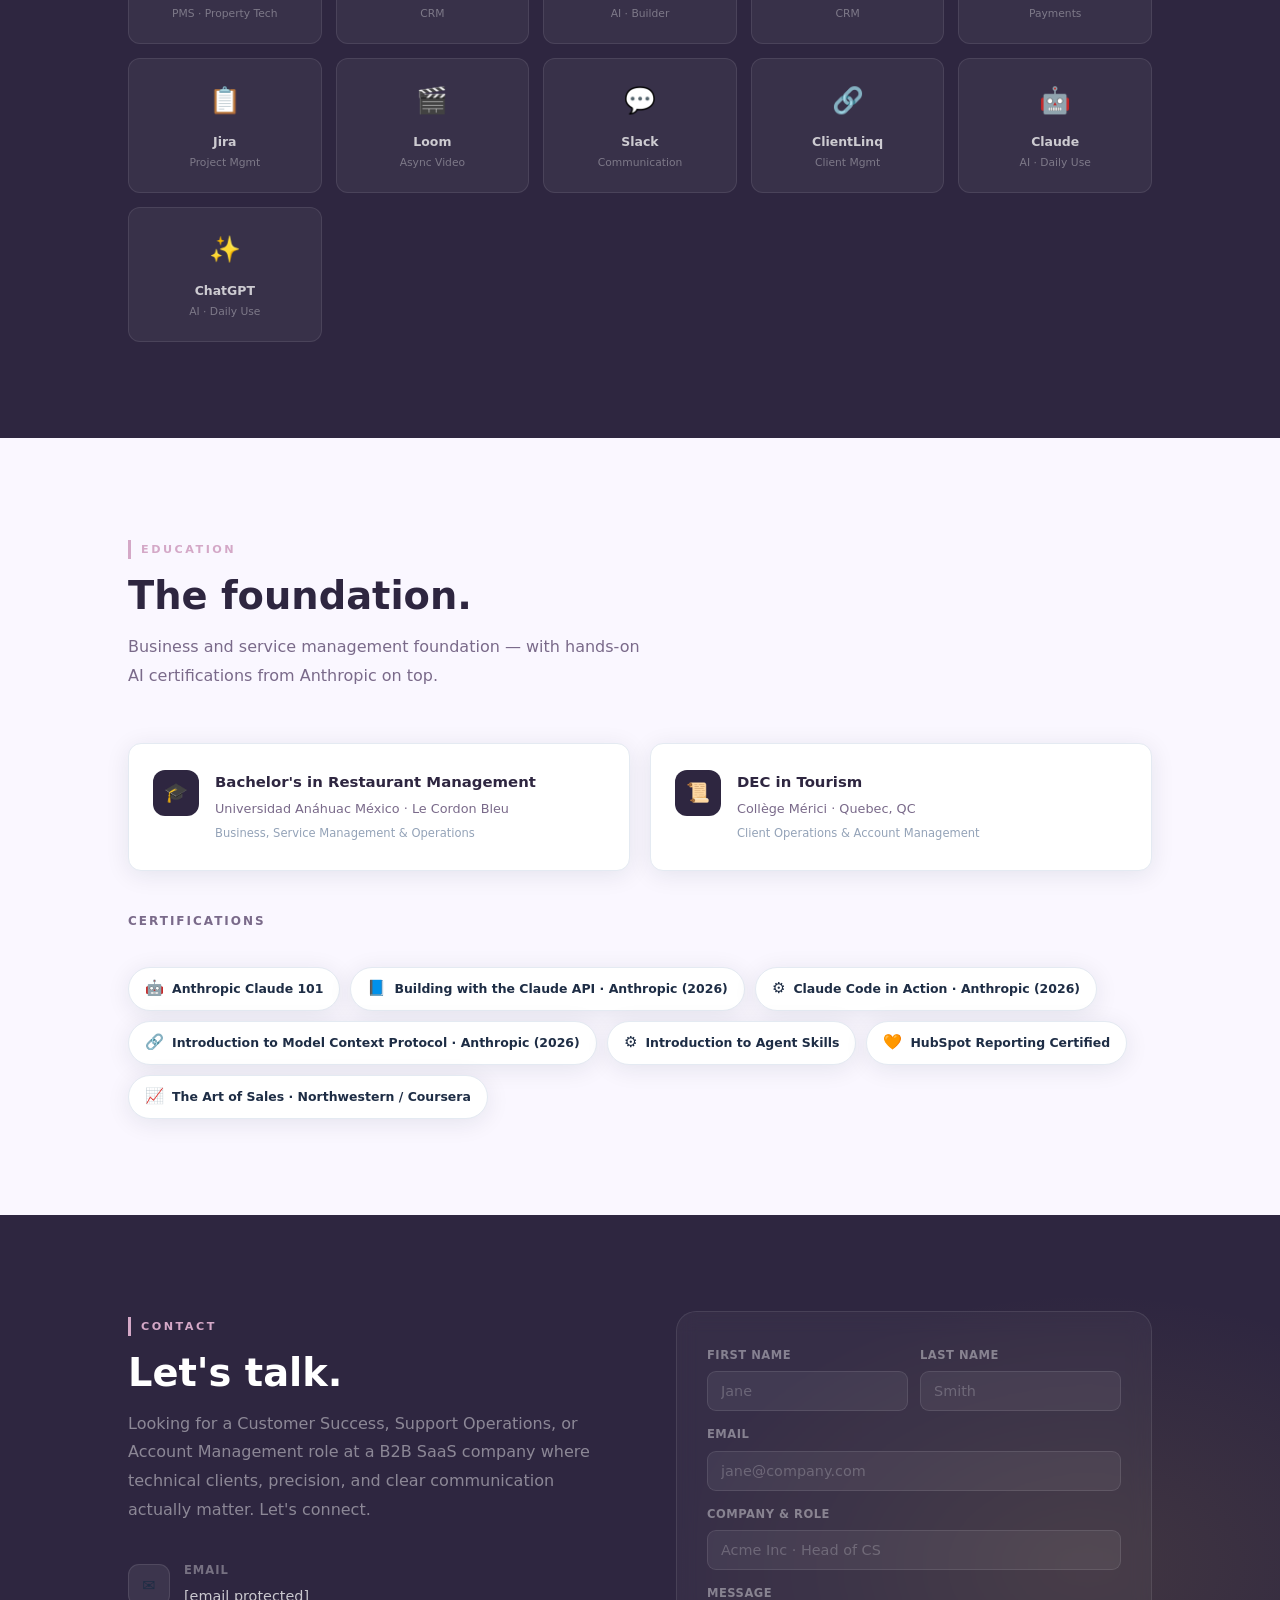
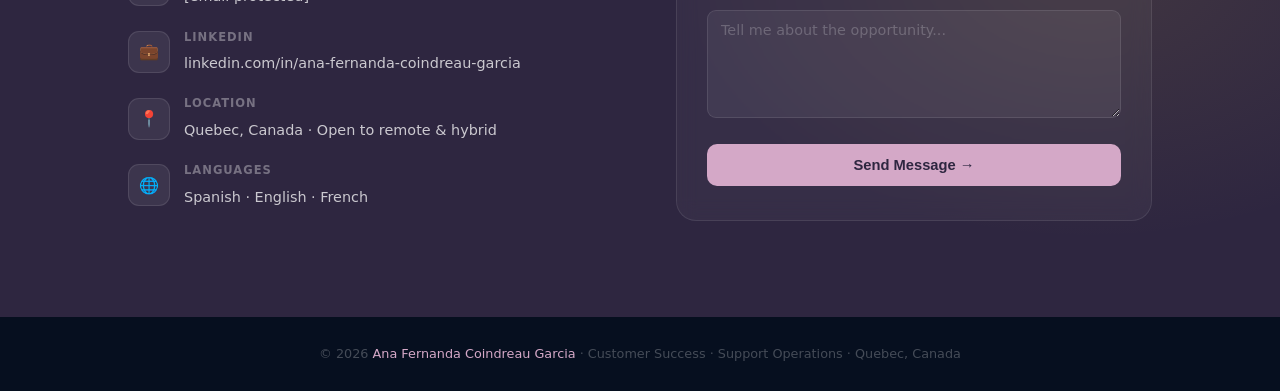
==== commit f56b6ce5: "Update CSM Feedback Pipeline card with Technical Stack section and consistent styling" ====
--- a/index.html
+++ b/index.html
@@ -984,16 +984,18 @@
         <p class="proj-desc">
           AI-powered pipeline that reads customer feedback, classifies it automatically using Claude API (Positive, Complaint, Churn Risk, Feature Request), and generates a prioritized Excel report with renewal dates and response metrics.
         </p>
+        <p style="font-size:.75rem;font-weight:700;letter-spacing:1px;text-transform:uppercase;color:var(--gold);margin:12px 0 6px">Technical Stack & AI Implementation</p>
+        <p style="font-size:.8rem;color:var(--muted);line-height:1.7;">Built with Python and Pandas, using Claude API for intelligent feedback classification. The pipeline processes customer feedback data, applies AI-driven sentiment and category analysis, and outputs structured Excel reports with priority scoring — automating what would typically require manual review by CS teams.</p>
         <div class="proj-tags">
+          <span class="proj-tag">Claude API</span>
           <span class="proj-tag">Python</span>
-          <span class="proj-tag">Claude API</span>
           <span class="proj-tag">Pandas</span>
           <span class="proj-tag">Excel Automation</span>
           <span class="proj-tag">CS Operations</span>
         </div>
         <div class="proj-links">
           <a href="https://fernanda-coindreau.github.io/csm-feedback-pipeline/" target="_blank" class="proj-link primary">▶ Try Live Demo</a>
-          <a href="https://github.com/Fernanda-Coindreau/csm-feedback-pipeline" target="_blank" class="proj-link primary">⇗ View Code</a>
+          <a href="https://github.com/Fernanda-Coindreau/csm-feedback-pipeline" target="_blank" class="proj-link secondary">⌥ View Code</a>
         </div>
       </div>
 <!-- Project 7 - CS Triage Agent -->
